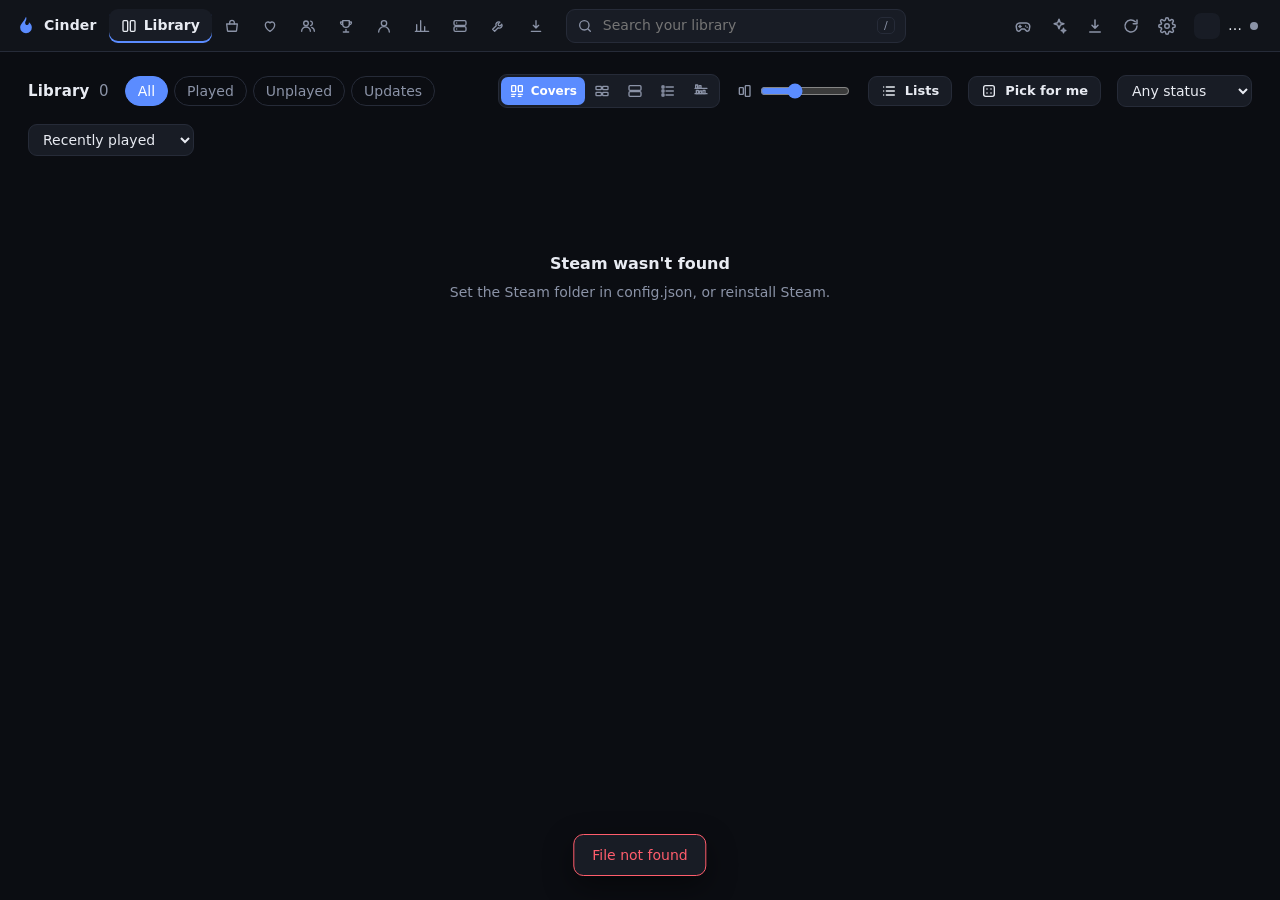
==== ui/index.html @ 08a1b64e "Couch mode, Stats, Storage, ratings/notes/status, launch options - Couch mode (ui/js/couch.js, ui/co" ====
<!doctype html>
<html lang="en">
<head>
<meta charset="utf-8">
<meta name="viewport" content="width=device-width, initial-scale=1">
<title>Cinder</title>
<link rel="stylesheet" href="/ui/app.css">
<link rel="stylesheet" href="/ui/views.css">
<link rel="stylesheet" href="/ui/couch.css">
<link rel="stylesheet" id="theme-css" href="/themes/midnight.css">
<style id="style-vars"></style>
<script>window.CINDER_TOKEN = "{{TOKEN}}";</script>
</head>
<body>
<header class="titlebar" id="titlebar">
  <div class="brand">
    <svg viewBox="0 0 24 24" class="brand-mark" aria-hidden="true"><path d="M12 2c1.5 3.5-1 5-1 7.5 0 1.4 1 2.5 2.3 2.5 1.6 0 2.4-1.3 2.2-3.2C18 10.6 19 13 19 15a7 7 0 0 1-14 0c0-4.6 4.4-6.5 7-13Z"/></svg>
    <span>Cinder</span>
  </div>
  <button class="icon-btn nav-back" id="nav-back" title="Back (Alt+Left)" hidden><svg viewBox="0 0 24 24"><path d="M15 18l-6-6 6-6"/></svg></button>
  <nav class="navtabs" id="nav-top"></nav>
  <label class="search">
    <svg viewBox="0 0 24 24" aria-hidden="true"><circle cx="11" cy="11" r="7"/><path d="m20 20-3.5-3.5"/></svg>
    <input id="search" type="search" placeholder="Search your library" autocomplete="off" spellcheck="false">
    <kbd>/</kbd>
  </label>
  <div class="drag"></div>
  <button class="playing" id="now-playing" hidden title="Now playing (click for the game page)">
    <i></i><span id="np-name"></span><b id="np-time"></b>
  </button>
  <div class="tb-actions">
    <button class="icon-btn" id="btn-couch" title="Couch mode: controller-friendly full screen (F11)"><svg viewBox="0 0 24 24"><path d="M7.5 8h9a4.5 4.5 0 0 1 4.4 5.4l-.7 3.6a2.4 2.4 0 0 1-4.2 1L14 16h-4l-2 2a2.4 2.4 0 0 1-4.2-1l-.7-3.6A4.5 4.5 0 0 1 7.5 8Z"/><path d="M8 11v3M6.5 12.5h3M15.5 12h.01M17.5 13.5h.01"/></svg></button>
    <button class="icon-btn" id="btn-news" title="What's new in Cinder"><svg viewBox="0 0 24 24"><path d="M12 3l1.8 4.7L18.5 9l-4.7 1.8L12 15.5l-1.8-4.7L5.5 9l4.7-1.3z"/><path d="M18 15l.8 2.2L21 18l-2.2.8L18 21l-.8-2.2L15 18l2.2-.8z"/></svg><span class="news-dot" id="news-dot" hidden></span></button>
    <button class="icon-btn" id="btn-downloads" title="Downloads"><svg viewBox="0 0 24 24"><path d="M12 4v11m0 0-4-4m4 4 4-4M5 20h14"/></svg><span class="count-badge" id="dl-badge" hidden></span></button>
    <button class="icon-btn" id="btn-refresh" title="Refresh (F5)"><svg viewBox="0 0 24 24"><path d="M20 12a8 8 0 1 1-2.3-5.7M20 4v5h-5"/></svg></button>
    <button class="icon-btn" id="btn-settings" title="Settings (Ctrl+,)"><svg viewBox="0 0 24 24"><circle cx="12" cy="12" r="3"/><path d="M19.4 15a1.7 1.7 0 0 0 .3 1.8l.1.1a2 2 0 1 1-2.8 2.8l-.1-.1a1.7 1.7 0 0 0-1.8-.3 1.7 1.7 0 0 0-1 1.5V21a2 2 0 1 1-4 0v-.1a1.7 1.7 0 0 0-1.1-1.5 1.7 1.7 0 0 0-1.8.3l-.1.1a2 2 0 1 1-2.8-2.8l.1-.1a1.7 1.7 0 0 0 .3-1.8 1.7 1.7 0 0 0-1.5-1H3a2 2 0 1 1 0-4h.1a1.7 1.7 0 0 0 1.5-1.1 1.7 1.7 0 0 0-.3-1.8l-.1-.1a2 2 0 1 1 2.8-2.8l.1.1a1.7 1.7 0 0 0 1.8.3H9a1.7 1.7 0 0 0 1-1.5V3a2 2 0 1 1 4 0v.1a1.7 1.7 0 0 0 1 1.5 1.7 1.7 0 0 0 1.8-.3l.1-.1a2 2 0 1 1 2.8 2.8l-.1.1a1.7 1.7 0 0 0-.3 1.8V9a1.7 1.7 0 0 0 1.5 1H21a2 2 0 1 1 0 4h-.1a1.7 1.7 0 0 0-1.5 1Z"/></svg></button>
    <button class="user" id="btn-user" title="Status and profile">
      <span class="avatar" id="avatar"></span>
      <span class="user-name" id="user-name">…</span>
      <span class="dot" id="steam-dot" title="Steam status"></span>
    </button>
  </div>
  <div class="winctl">
    <button id="win-min" title="Minimize"><svg viewBox="0 0 12 12"><path d="M2 6h8"/></svg></button>
    <button id="win-max" title="Maximize"><svg viewBox="0 0 12 12"><rect x="2.5" y="2.5" width="7" height="7"/></svg></button>
    <button id="win-close" class="close" title="Close"><svg viewBox="0 0 12 12"><path d="m3 3 6 6M9 3l-6 6"/></svg></button>
  </div>
</header>

<aside class="sidebar" id="sidebar">
  <nav class="navside" id="nav-side"></nav>
  <button class="side-toggle" id="side-toggle" title="Collapse sidebar (Ctrl+B)">
    <svg viewBox="0 0 24 24"><path d="M15 18l-6-6 6-6"/></svg><span>Collapse</span>
  </button>
</aside>

<main id="main">
  <div class="banner" id="banner" hidden>
    <svg viewBox="0 0 24 24" aria-hidden="true"><path d="M12 3v12m0 0-4.5-4.5M12 15l4.5-4.5M4 19h16"/></svg>
    <span id="banner-text"></span>
    <div class="spacer"></div>
    <button class="btn sm primary" id="banner-go"></button>
    <button class="icon-btn" id="banner-x" title="Dismiss"><svg viewBox="0 0 24 24"><path d="M6 6l12 12M18 6 6 18"/></svg></button>
  </div>

  <!-- Library -->
  <section class="view" id="view-library" hidden>
    <section id="recent" class="recent" hidden>
      <h2>Jump back in</h2>
      <div class="recent-row" id="recent-row"></div>
    </section>
    <section class="library">
      <div class="lib-head">
        <h2>Library <span class="count" id="count"></span></h2>
        <span class="list-chip" id="list-chip" hidden><span id="list-chip-name"></span>
          <button id="list-chip-x" title="Show all games"><svg viewBox="0 0 24 24"><path d="M6 6l12 12M18 6 6 18"/></svg></button></span>
        <div class="chips" id="filters">
          <button data-filter="all" class="on">All</button>
          <button data-filter="favorites" id="chip-favorites" hidden>Favorites</button>
          <button data-filter="installed" id="chip-installed" hidden>Installed</button>
          <button data-filter="played">Played</button>
          <button data-filter="unplayed">Unplayed</button>
          <button data-filter="updates">Updates</button>
          <button data-filter="hidden" id="chip-hidden" hidden>Hidden</button>
        </div>
        <div class="spacer"></div>
        <div class="lib-views" id="lib-views" role="group" aria-label="Library layout"></div>
        <label class="lib-zoom" id="lib-zoom-wrap" title="Cover size"><svg viewBox="0 0 24 24"><rect x="5" y="7" width="6" height="10" rx="1"/><rect x="14" y="4" width="7" height="16" rx="1"/></svg>
          <input type="range" id="lib-zoom" min="110" max="300" step="5"></label>
        <button class="btn sm" id="btn-lists" title="Your lists and Steam collections"><svg viewBox="0 0 24 24"><path d="M8 6h12M8 12h12M8 18h12M4 6h.01M4 12h.01M4 18h.01"/></svg>Lists</button>
        <button class="btn sm" id="btn-random" title="Pick a random installed game"><svg viewBox="0 0 24 24"><rect x="4" y="4" width="16" height="16" rx="3"/><circle cx="9" cy="9" r="1.2" class="fill"/><circle cx="15" cy="15" r="1.2" class="fill"/><circle cx="15" cy="9" r="1.2" class="fill"/><circle cx="9" cy="15" r="1.2" class="fill"/></svg>Pick for me</button>
        <select id="status-filter" title="Your status">
          <option value="">Any status</option><option value="playing">Playing</option><option value="backlog">Backlog</option>
          <option value="beaten">Beaten</option><option value="completed">100%</option><option value="dropped">Dropped</option>
          <option value="rated">Rated by you</option><option value="noted">Has notes</option>
        </select>
        <select id="sort" title="Sort">
          <option value="recent">Recently played</option>
          <option value="name">Name</option>
          <option value="playtime">Play time</option>
          <option value="size">Size on disk</option>
          <option value="ach">Achievements</option>
          <option value="rating">Your rating</option>
          <option value="updated">Recently updated</option>
        </select>
      </div>
      <div class="grid" id="grid"></div>
      <div class="empty" id="empty" hidden></div>
    </section>
  </section>

  <section class="view" id="view-store" hidden></section>
  <section class="view" id="view-wishlist" hidden></section>
  <section class="view" id="view-friends" hidden></section>
  <section class="view" id="view-achievements" hidden></section>
  <section class="view" id="view-profile" hidden></section>
  <section class="view" id="view-stats" hidden></section>
  <section class="view" id="view-storage" hidden></section>
  <section class="view" id="view-workshop" hidden></section>
  <section class="view" id="view-downloads" hidden></section>
</main>

<!-- Library game page -->
<div class="overlay" id="detail" hidden>
  <div class="detail">
    <div class="hero"><img id="d-hero" alt="" data-fail="hide"></div>
    <button class="icon-btn d-close" data-close title="Close (Esc)"><svg viewBox="0 0 24 24"><path d="M6 6l12 12M18 6 6 18"/></svg></button>
    <div class="d-body">
      <div class="d-title">
        <img id="d-logo" alt="" data-fail="logo">
        <h1 id="d-name"></h1>
      </div>
      <div class="d-actions">
        <button class="btn primary" id="d-play"></button>
        <button class="btn primary" id="d-update" hidden></button>
        <button class="btn" id="d-folder" title="Open install folder">Folder</button>
        <button class="btn" id="d-props" title="Steam game properties">Properties</button>
        <button class="btn" id="d-store" title="Store page">Store page</button>
        <button class="btn" id="d-fav" title="Keep it at the top of your library"></button>
        <button class="btn" id="d-hide" title="Hide it from your library"></button>
        <button class="btn" id="d-lists" title="Add to one of your lists">Add to list</button>
        <button class="btn" id="d-workshop" title="Mods, maps and more from the Steam Workshop" hidden></button>
        <button class="btn danger" id="d-uninstall">Uninstall</button>
      </div>
      <nav class="d-tabs" id="d-tabs">
        <button data-dtab="overview" class="on">Overview</button>
        <button data-dtab="achievements">Achievements</button>
        <button data-dtab="news">News</button>
        <button data-dtab="dlc">DLC</button>
        <button data-dtab="workshop" id="d-tab-workshop" hidden>Workshop</button>
      </nav>
      <div class="d-pane" id="d-pane" hidden></div>
      <div id="d-overview">
      <dl class="d-stats">
        <div><dt>Play time</dt><dd id="d-playtime"></dd></div>
        <div><dt>Last played</dt><dd id="d-last"></dd></div>
        <div><dt>Size</dt><dd id="d-size"></dd></div>
        <div><dt>App ID</dt><dd id="d-appid"></dd></div>
      </dl>
      <p class="d-path" id="d-path"></p>
      <div class="d-mine">
        <div class="d-mine-row">
          <div class="d-rate" id="d-rate" title="Your rating"></div>
          <div class="seg d-status" id="d-status"></div>
        </div>
        <textarea class="text d-note" id="d-note" rows="3" placeholder="Notes: where you left off, mods you use, codes…" maxlength="4000"></textarea>
        <div class="d-lopts" id="d-lopts-row">
          <label for="d-lopts">Launch options</label>
          <input class="text" id="d-lopts" placeholder="e.g. -novid -high -fullscreen" maxlength="1000" spellcheck="false">
          <button class="btn sm" id="d-lopts-save">Save</button>
          <small id="d-lopts-state"></small>
        </div>
      </div>
      </div>
    </div>
  </div>
</div>

<!-- Couch mode -->
<div id="couch" hidden></div>

<!-- What's new -->
<div class="overlay" id="news" hidden>
  <div class="panel news-panel">
    <div class="news-head"><div><h2>What's new</h2><small id="news-sub"></small></div>
      <button class="icon-btn" data-close title="Close (Esc)"><svg viewBox="0 0 24 24"><path d="M6 6l12 12M18 6 6 18"/></svg></button></div>
    <div class="news-body" id="news-body"></div>
  </div>
</div>

<!-- Workshop item -->
<div class="overlay" id="ws-item" hidden>
  <div class="panel ws-panel">
    <button class="icon-btn d-close" data-close title="Close (Esc)"><svg viewBox="0 0 24 24"><path d="M6 6l12 12M18 6 6 18"/></svg></button>
    <div id="ws-item-body"></div>
  </div>
</div>

<!-- Screenshot viewer -->
<div class="overlay lightbox" id="lightbox" hidden>
  <button class="icon-btn lb-prev" id="lb-prev" title="Previous"><svg viewBox="0 0 24 24"><path d="M15 18l-6-6 6-6"/></svg></button>
  <img id="lb-img" alt="">
  <button class="icon-btn lb-next" id="lb-next" title="Next"><svg viewBox="0 0 24 24"><path d="m9 18 6-6-6-6"/></svg></button>
</div>

<!-- Settings -->
<div class="overlay" id="settings" hidden>
  <div class="panel settings">
    <nav class="set-nav" id="set-nav">
      <h2>Settings</h2>
      <button data-pane="appearance" class="on">Appearance</button>
      <button data-pane="general">General</button>
      <button data-pane="steam">Steam</button>
      <button data-pane="account">Account</button>
      <button data-pane="updates">Updates</button>
      <p class="about">Cinder <span id="version"></span><br>Not affiliated with Valve</p>
    </nav>
    <div class="set-body">
      <button class="icon-btn set-close" data-close title="Close (Esc)"><svg viewBox="0 0 24 24"><path d="M6 6l12 12M18 6 6 18"/></svg></button>

      <!-- Appearance -->
      <div class="pane" data-pane="appearance">
        <h3>Theme</h3>
        <div class="themes" id="themes"></div>
        <button class="link" id="open-themes">Open my themes folder</button>

        <h3>Quick style</h3>
        <div class="row"><div><strong>Accent color</strong><small>Overrides the theme's accent.</small></div>
          <div class="accents" id="st-accent"></div></div>
        <div class="row"><div><strong>Navigation</strong></div>
          <div class="seg" data-style="nav"><button data-v="top">Top bar</button><button data-v="side">Sidebar</button></div></div>
        <div class="row"><div><strong>Cover art</strong></div>
          <div class="seg" data-style="covers"><button data-v="portrait">Tall</button><button data-v="wide">Wide</button></div></div>
        <div class="row"><div><strong>Corners</strong></div>
          <div class="seg" data-style="radius"><button data-v="sharp">Sharp</button><button data-v="soft">Soft</button><button data-v="round">Round</button></div></div>
        <div class="row"><div><strong>Density</strong></div>
          <div class="seg" data-style="density"><button data-v="compact">Compact</button><button data-v="cozy">Cozy</button><button data-v="roomy">Roomy</button></div></div>
        <div class="row"><div><strong>Font</strong></div>
          <div class="seg" data-style="font"><button data-v="segoe">Segoe</button><button data-v="bahnschrift">Bahnschrift</button><button data-v="cascadia">Cascadia</button><button data-v="system">System</button></div></div>
        <div class="row"><div><strong>Background</strong><small>"Game art" uses your last played game.</small></div>
          <div class="seg" data-style="bg"><button data-v="solid">Solid</button><button data-v="glow">Glow</button><button data-v="art">Game art</button></div></div>
        <div class="row"><div><strong>Cover size</strong></div>
          <input type="range" id="set-size" min="120" max="280" step="10"></div>
        <div class="row"><div><strong>Effects</strong></div>
          <div class="checks">
            <label><input type="checkbox" data-style-bool="glow"> Shadows</label>
            <label><input type="checkbox" data-style-bool="blur"> Blur</label>
            <label><input type="checkbox" data-style-bool="motion"> Animations</label>
          </div></div>
        <div class="row"><div><strong>Library extras</strong></div>
          <div class="checks">
            <label><input type="checkbox" data-style-bool="recent"> "Jump back in" row</label>
            <label><input type="checkbox" data-style-bool="labels"> Names under covers</label>
          </div></div>
        <h3>Game cards</h3>
        <div class="row"><div><strong>Under each cover</strong></div>
          <select data-style-select="cardSub">
            <option value="playtime">Play time</option><option value="last">Last played</option>
            <option value="both">Play time and last played</option><option value="ach">Achievements</option>
            <option value="size">Size on disk</option><option value="mine">Your rating and status</option><option value="none">Nothing</option>
          </select></div>
        <div class="row"><div><strong>Play time</strong><small id="fmt-play-ex"></small></div>
          <div class="seg" data-style="playFmt"><button data-v="hours">733 hrs</button><button data-v="hm">733h 20m</button><button data-v="days">30d 13h</button><button data-v="decimal">733.3 h</button></div></div>
        <div class="row"><div><strong>Download speed</strong><small id="fmt-speed-ex"></small></div>
          <div class="seg" data-style="speedFmt"><button data-v="MB">MB/s</button><button data-v="Mbps">Mbps</button><button data-v="both">Both</button></div></div>
        <div class="row"><div><strong>Dates</strong><small id="fmt-date-ex"></small></div>
          <div class="seg" data-style="dateFmt"><button data-v="relative">2 days ago</button><button data-v="short">Oct 26, 2026</button><button data-v="numeric">Numeric</button><button data-v="iso">2026-10-26</button></div></div>
        <div class="row"><div><strong>Achievement progress on covers</strong><small>A trophy badge with your progress; gold at 100%.</small></div>
          <div class="seg" data-style="achBadge"><button data-v="lists">In lists</button><button data-v="always">Always</button><button data-v="never">Never</button></div></div>
        <div class="row"><div><strong>Game names</strong></div>
          <div class="seg" data-style="nameLines"><button data-v="1">One line</button><button data-v="2">Up to two lines</button></div></div>
        <div class="row"><div><strong>Clean up names</strong><small>Hide ™, ® and © in game names.</small></div>
          <label class="switch"><input type="checkbox" data-style-bool="cleanNames"><span></span></label></div>
        <div class="row save-theme">
          <div><strong>Save as theme</strong><small>Turns your current look into a theme file you can share.</small></div>
          <div class="btns"><input id="theme-name" class="text sm" placeholder="Theme name" maxlength="40">
            <button class="btn sm primary" id="theme-save">Save</button>
            <button class="btn sm" id="style-reset">Reset</button></div>
        </div>
      </div>

      <!-- General -->
      <div class="pane" data-pane="general" hidden>
        <h3>General</h3>
        <div class="row"><div><strong>Open Cinder to</strong></div>
          <select id="set-start">
            <option value="library">Library</option><option value="store">Store</option>
            <option value="wishlist">Wishlist</option><option value="friends">Friends</option><option value="achievements">Achievements</option><option value="profile">Profile</option>
          </select></div>
        <div class="row"><div><strong>Start Cinder when Windows starts</strong><small id="startup-note">Opens quietly in the tray, ready when you are.</small></div>
          <label class="switch"><input type="checkbox" id="set-startup"><span></span></label></div>
        <div class="row"><div><strong>Closing Cinder keeps it in the tray</strong><small>Like Steam: the window closes, Cinder stays by the clock. Right-click the tray icon to quit.</small></div>
          <label class="switch"><input type="checkbox" id="set-tray"><span></span></label></div>
        <h3>While you play</h3>
        <div class="row"><div><strong>When a game starts</strong><small>Works for games launched from Cinder or Steam.</small></div>
          <select id="set-playing">
            <option value="minimize">Minimize Cinder</option>
            <option value="tray">Hide Cinder to the tray</option>
            <option value="nothing">Leave Cinder open</option>
          </select></div>
        <div class="row"><div><strong>Bring Cinder back when the game closes</strong></div>
          <label class="switch"><input type="checkbox" id="set-restore"><span></span></label></div>
        <h3>Window</h3>
        <div class="row"><div><strong>Borderless window</strong><small>Custom title bar with snapping. Takes effect next time Cinder opens.</small></div>
          <label class="switch"><input type="checkbox" id="set-frameless"><span></span></label></div>
        <h3>Shortcuts</h3>
        <dl class="keys">
          <div><dt><kbd>/</kbd></dt><dd>Search</dd></div>
          <div><dt><kbd>Ctrl</kbd> <kbd>1</kbd>–<kbd>6</kbd></dt><dd>Switch tabs</dd></div>
          <div><dt><kbd>Alt</kbd> <kbd>←</kbd></dt><dd>Back</dd></div>
          <div><dt><kbd>F5</kbd></dt><dd>Refresh</dd></div>
          <div><dt><kbd>Ctrl</kbd> <kbd>B</kbd></dt><dd>Collapse / expand the sidebar</dd></div>
          <div><dt><kbd>Ctrl</kbd> <kbd>,</kbd></dt><dd>Settings</dd></div>
          <div><dt>Drag title bar to top</dt><dd>Maximize (left/right edge snaps half)</dd></div>
        </dl>
      </div>

      <!-- Steam -->
      <div class="pane" data-pane="steam" hidden>
        <h3>Steam</h3>
        <div class="row"><div><strong>Block Steam client updates</strong><small>Keeps steam.cfg in your Steam folder so the client stays on its current build.</small></div>
          <label class="switch"><input type="checkbox" id="set-freeze"><span></span></label></div>
        <div class="row"><div><strong>Only run Steam when needed</strong><small>Steam stays closed while you browse in Cinder (saves about 800 MB). Play, Update, status changes and Steam's own windows start it in the background. Once no game is running, nothing is downloading and no Steam window is open, Cinder closes it after the time below. While Steam is closed, friends see you as offline and messages wait until it runs again.</small></div>
          <label class="switch"><input type="checkbox" id="set-ondemand"><span></span></label></div>
        <div class="row" id="row-idle"><div><strong>Close Steam after</strong><small>How long Steam waits with nothing to do before closing. Cloud saves finish syncing first.</small></div>
          <select id="set-idle"><option value="2">2 minutes</option><option value="5">5 minutes</option><option value="10">10 minutes</option><option value="30">30 minutes</option><option value="60">1 hour</option></select></div>
        <div class="row" id="row-autostart"><div><strong>Start Steam in the background</strong><small>Launches Steam silently with update-blocking flags when Cinder opens.</small></div>
          <label class="switch"><input type="checkbox" id="set-autostart"><span></span></label></div>
        <div class="row"><div><strong>Keep Steam's window hidden when launching games</strong><small>Hides Steam's library window and its "Starting game" popup when you launch a game. If a Steam popup is still open after 10 seconds it probably needs you (cloud save conflict, launch options, shader processing), so Cinder shows it again.</small></div>
          <label class="switch"><input type="checkbox" id="set-quiet"><span></span></label></div>
        <div class="row"><div><strong>Update games from Cinder</strong><small>Update buttons and download pause/resume go through Steam's own interface, so no Steam window opens. The first time you use it, Steam restarts once in the background. This switches on Steam's local debugging connection, which only programs on this PC can reach.</small></div>
          <label class="switch"><input type="checkbox" id="set-bridge"><span></span></label></div>
        <div class="row"><div><strong>Steam status</strong><small id="steam-info"></small></div>
          <div class="btns">
            <button class="btn sm" data-act="steam_start">Start</button>
            <button class="btn sm" data-act="steam_open">Open Steam</button>
            <button class="btn sm" data-act="steam_exit">Exit Steam</button>
          </div></div>
      </div>

      <!-- Account -->
      <div class="pane" data-pane="account" hidden>
        <h3>Account</h3>
        <div class="row"><div><strong>Store region</strong><small>Prices and availability in the Store and Wishlist tabs.</small></div>
          <select id="set-region"></select></div>
        <div class="row col"><div><strong>Steam Web API key <span class="pill" id="key-state"></span></strong>
          <small>Optional. Adds live friend status, your Steam level and owned-but-not-installed games.
          Get one at steamcommunity.com/dev/apikey (any domain name works). It stays on this PC.</small></div>
          <div class="btns"><input id="set-key" class="text" type="password" placeholder="Paste key" autocomplete="off" spellcheck="false">
            <button class="btn sm primary" id="key-save">Save</button>
            <button class="btn sm" id="key-clear">Remove</button>
            <button class="btn sm" id="key-get">Get a key</button></div></div>
        <div class="row"><div><strong>Wishlist sale alerts</strong><small>Checks your wishlist every few hours and shows a Windows notification when something goes on sale.</small></div>
          <label class="switch"><input type="checkbox" id="set-sales"><span></span></label></div>
        <p class="note">Cinder never asks for your Steam password. Buying, chat and wishlist changes open in the real Steam client.</p>
      </div>

      <!-- Updates -->
      <div class="pane" data-pane="updates" hidden>
        <h3>Updates</h3>
        <div class="row">
          <div><strong>Cinder <span id="u-cur"></span></strong><small id="u-cinder">Not checked yet</small>
            <div class="bar" id="u-bar" hidden><i></i></div></div>
          <div class="btns"><button class="btn sm" id="u-check">Check</button>
            <button class="btn sm primary" id="u-go" hidden>Update</button></div>
        </div>
        <div class="row" id="steam-upd-row" hidden>
          <div><strong>Steam client</strong><small id="u-steam">Not checked yet</small></div>
          <div class="btns"><button class="btn sm" id="s-check">Check</button>
            <button class="btn sm" id="s-go">Update Steam now</button></div>
        </div>
        <div class="row">
          <div><strong>Check for updates when Cinder opens</strong><small>Only checks. Nothing installs until you click Update.</small></div>
          <label class="switch"><input type="checkbox" id="set-checkupd"><span></span></label>
        </div>
        <button class="link" id="steam-upd-toggle">Show Steam client update controls</button>
      </div>
    </div>
  </div>
</div>

<div class="rz rz-n" data-edge="n"></div><div class="rz rz-s" data-edge="s"></div>
<div class="rz rz-e" data-edge="e"></div><div class="rz rz-w" data-edge="w"></div>
<div class="rz rz-ne" data-edge="ne"></div><div class="rz rz-nw" data-edge="nw"></div>
<div class="rz rz-se" data-edge="se"></div><div class="rz rz-sw" data-edge="sw"></div>

<!-- Downloads -->
</div>

<!-- Profile: Edit on Steam menu + customize panel -->
<div class="menu lists" id="steam-edit-menu" hidden></div>
<div class="overlay" id="profile-edit" hidden>
  <div class="panel pe">
    <div class="panel-head"><h2>Customize your profile</h2>
      <button class="icon-btn" data-pe-cancel title="Close"><svg viewBox="0 0 24 24"><path d="M6 6l12 12M18 6 6 18"/></svg></button></div>
    <p class="hint">This changes how your profile looks in Cinder. To change what friends see on Steam, use Edit on Steam.</p>
    <div id="pe-body"></div>
    <div class="pe-foot"><button class="btn" data-pe-cancel>Cancel</button><button class="btn primary" id="pe-save">Save</button></div>
  </div>
</div>

<!-- Lists -->
<div class="menu lists" id="lists-menu" hidden></div>
<div class="menu lists" id="list-picker" hidden></div>

<!-- Right-click menu on games -->
<div class="menu ctx" id="card-menu" hidden></div>

<!-- Status menu (opened from your name in the top bar) -->
<div class="menu" id="status-menu" hidden>
  <div class="menu-head"><span class="avatar" id="sm-avatar"></span>
    <div><strong id="sm-name"></strong><small id="sm-state"></small></div></div>
  <div class="menu-list" id="sm-list"></div>
  <hr>
  <button data-sm="profile">View profile</button>
  <button data-sm="friends">Open Steam friends</button>
</div>

<div class="toast" id="toast" role="status"></div>

<script src="/ui/js/core.js"></script>
<script src="/ui/js/style.js"></script>
<script src="/ui/js/library.js"></script>
<script src="/ui/js/lists.js"></script>
<script src="/ui/js/mine.js"></script>
<script src="/ui/js/store.js"></script>
<script src="/ui/js/wishlist.js"></script>
<script src="/ui/js/friends.js"></script>
<script src="/ui/js/achhub.js"></script>
<script src="/ui/js/profile.js"></script>
<script src="/ui/js/downloads.js"></script>
<script src="/ui/js/workshop.js"></script>
<script src="/ui/js/stats.js"></script>
<script src="/ui/js/storage.js"></script>
<script src="/ui/js/news.js"></script>
<script src="/ui/js/couch.js"></script>
<script src="/ui/js/settings.js"></script>
<script src="/ui/js/activity.js"></script>
<script src="/ui/js/gamepage.js"></script>
<script src="/ui/js/main.js"></script>
</body>
</html>
---- ui/app.css ----
/* Base layout and shared components. Colors come from the active theme; quick-style sets the rest. */
:root {
  --bg: #0b0d12; --bg-elev: #12151c; --surface: #181c25; --surface-hover: #202533;
  --border: #262b38; --text: #e8ebf2; --text-dim: #8b93a7; --accent: #5b8cff;
  --accent-text: #fff; --danger: #ff5d6c; --ok: #3ddc97; --warn: #f5b83d; --shadow: rgba(0,0,0,.45);
  --radius: 12px; --card-radius: 10px; --panel-radius: 16px;
  --font: "Segoe UI Variable Text", "Segoe UI", system-ui, sans-serif;
  --card-w: 180px; --gap: 1; --pad: 28px; --bar-h: 52px; --side-w: 210px;
  --bg-art: none;
}
* { box-sizing: border-box; }
html, body { margin: 0; height: 100%; }
body {
  background: var(--bg); color: var(--text); font: 14px/1.45 var(--font);
  overflow: hidden; -webkit-font-smoothing: antialiased; user-select: none;
  display: grid; grid-template-rows: var(--bar-h) 1fr; grid-template-columns: auto 1fr;
  grid-template-areas: "top top" "side main";
}
button, input, select { font: inherit; color: inherit; }
button { cursor: pointer; background: none; border: 0; padding: 0; }
svg { width: 18px; height: 18px; fill: none; stroke: currentColor; stroke-width: 2; stroke-linecap: round; stroke-linejoin: round; flex: none; }
svg.fill, svg .fill { fill: currentColor; stroke: none; }
[hidden] { display: none !important; }
/* Scrollbars follow the theme: a thin accent-tinted thumb on a clear track. */
:root { color-scheme: dark; --scroll-thumb: color-mix(in srgb, var(--text-dim) 35%, transparent); }
* { scrollbar-width: thin; scrollbar-color: var(--scroll-thumb) transparent; }
*:hover { --scroll-thumb: color-mix(in srgb, var(--text-dim) 55%, transparent); }
/* Horizontal rows: drag to scroll. */
.srow-items, .recent-row, .sp-thumbs, .shelf-row { cursor: grab; }
.srow-items img, .recent-row img, .sp-thumbs img, .shelf-row img { -webkit-user-drag: none; }
.dragging, .gliding { scroll-snap-type: none !important; scroll-behavior: auto !important; }
.dragging { cursor: grabbing; }
.dragging > * { pointer-events: none; }
/* Horizontal rows scroll with their arrows, so their bar only shows while you hover the row. */
.srow-items, .recent-row, .sp-thumbs, .shelf-row { scrollbar-color: transparent transparent; }
.srow-items:hover, .recent-row:hover, .sp-thumbs:hover { scrollbar-color: color-mix(in srgb, var(--accent) 60%, transparent) transparent; }
:focus-visible { outline: 2px solid var(--accent); outline-offset: 2px; }

/* Background styles */
body.bg-glow { background: radial-gradient(1200px 600px at 85% -10%, color-mix(in srgb, var(--accent) 18%, transparent), transparent 60%), var(--bg); }
body.bg-art::before {
  content: ""; position: fixed; inset: -60px; z-index: -1; pointer-events: none;
  background: var(--bg-art) center / cover no-repeat; filter: blur(48px) saturate(1.2); opacity: .22;
  transform: translateZ(0); will-change: transform;  /* own GPU layer: scrolling doesn't repaint the blur */
}

/* ---------- Title bar ---------- */
.titlebar {
  grid-area: top; display: flex; align-items: center; gap: 12px; padding-left: 16px; min-width: 0;
  background: color-mix(in srgb, var(--bg-elev) 92%, transparent); border-bottom: 1px solid var(--border); z-index: 5;
}
.brand { display: flex; align-items: center; gap: 8px; font-weight: 650; letter-spacing: .2px; flex: none; }
.brand-mark { width: 20px; height: 20px; fill: var(--accent); stroke: none; }
.navtabs { display: flex; gap: 2px; flex: none; }
.navtabs button {
  display: flex; align-items: center; gap: 7px; height: 34px; padding: 0 12px; border-radius: 9px;
  color: var(--text-dim); font-weight: 600; transition: background .15s, color .15s;
}
.navtabs button svg { width: 16px; height: 16px; }
.navtabs button:hover { color: var(--text); background: var(--surface-hover); }
.navtabs button.on { color: var(--text); background: var(--surface); box-shadow: inset 0 -2px 0 var(--accent); }
body.nav-side .navtabs { display: none; }
.search {
  display: flex; align-items: center; gap: 8px; width: min(340px, 28vw); min-width: 150px;
  height: 34px; padding: 0 10px; background: var(--surface); border: 1px solid var(--border);
  border-radius: 9px; color: var(--text-dim); transition: border-color .15s;
}
.search:focus-within { border-color: var(--accent); }
.search svg { width: 16px; height: 16px; }
.search input { flex: 1; min-width: 0; background: none; border: 0; outline: 0; color: var(--text); }
.search input::-webkit-search-cancel-button { display: none; }
kbd { font: 11px var(--font); padding: 1px 6px; border: 1px solid var(--border); border-radius: 5px; color: var(--text-dim); }
.drag { flex: 1; align-self: stretch; min-width: 12px; }
.tb-actions { display: flex; align-items: center; gap: 2px; padding-right: 12px; }
.icon-btn {
  width: 34px; height: 34px; display: grid; place-items: center; border-radius: 9px; color: var(--text-dim);
  transition: background .15s, color .15s; flex: none;
}
.icon-btn:hover { background: var(--surface-hover); color: var(--text); }
.user { display: flex; align-items: center; gap: 8px; height: 34px; padding: 0 10px 0 4px; margin-left: 4px; border-radius: 9px; transition: background .15s; }
.user:hover { background: var(--surface-hover); }
.avatar {
  width: 26px; height: 26px; border-radius: 7px; background: var(--surface) center/cover;
  display: grid; place-items: center; font-size: 12px; font-weight: 700; color: var(--text-dim);
}
.user-name { max-width: 140px; overflow: hidden; text-overflow: ellipsis; white-space: nowrap; }
.dot { width: 8px; height: 8px; border-radius: 50%; background: var(--text-dim); }
.dot.on, .dot[data-p="online"] { background: var(--ok); box-shadow: 0 0 8px var(--ok); }
.dot[data-p="away"] { background: var(--warn); box-shadow: 0 0 8px var(--warn); }
.dot[data-p="invisible"] { background: transparent; box-shadow: inset 0 0 0 2px var(--text-dim); }
.dot[data-p="offline"], .dot[data-p="closed"] { background: var(--text-dim); box-shadow: none; }

/* Status menu */
.menu {
  position: fixed; top: calc(var(--bar-h) - 4px); right: 12px; z-index: 30; width: 248px; padding: 8px;
  background: var(--bg-elev); border: 1px solid var(--border); border-radius: var(--radius);
  box-shadow: 0 18px 50px var(--shadow); animation: rise .15s ease;
}
.menu-head { display: flex; align-items: center; gap: 10px; padding: 6px 8px 10px; }
.menu-head .avatar { width: 34px; height: 34px; border-radius: 9px; }
.menu-head strong { display: block; }
.menu-head small { color: var(--text-dim); font-size: 12px; }
.menu-list { display: flex; flex-direction: column; }
.menu button {
  display: flex; align-items: center; gap: 10px; width: 100%; min-height: 34px; padding: 6px 10px; border-radius: 8px;
  text-align: left; color: var(--text); font-weight: 500; line-height: 1.25; transition: background .12s;
}
.menu button:hover { background: var(--surface-hover); }
.menu button .dot { flex: none; }
.menu button .check { margin-left: auto; color: var(--accent); visibility: hidden; }
.menu button.on .check { visibility: visible; }
.menu button small { color: var(--text-dim); font-size: 11px; font-weight: 400; }
.menu hr { border: 0; border-top: 1px solid var(--border); margin: 6px 4px; }
.winctl { display: none; align-self: stretch; }
body.native .winctl { display: flex; }
.winctl button { width: 46px; display: grid; place-items: center; color: var(--text-dim); }
.winctl svg { width: 12px; height: 12px; stroke-width: 1.2; }
.winctl button:hover { background: var(--surface-hover); color: var(--text); }
.winctl .close:hover { background: #e81123; color: #fff; }

/* Resize edges for the borderless window */
.rz { position: fixed; z-index: 50; display: none; }
body.native:not(.win-max) .rz { display: block; }
.rz-n, .rz-s { left: 8px; right: 8px; height: 5px; cursor: ns-resize; }
.rz-n { top: 0; } .rz-s { bottom: 0; }
.rz-e, .rz-w { top: 8px; bottom: 8px; width: 5px; cursor: ew-resize; }
.rz-e { right: 0; } .rz-w { left: 0; }
.rz-ne, .rz-nw, .rz-se, .rz-sw { width: 10px; height: 10px; }
.rz-ne { top: 0; right: 0; cursor: nesw-resize; } .rz-sw { bottom: 0; left: 0; cursor: nesw-resize; }
.rz-nw { top: 0; left: 0; cursor: nwse-resize; } .rz-se { bottom: 0; right: 0; cursor: nwse-resize; }

/* ---------- Sidebar navigation ---------- */
.sidebar {
  grid-area: side; display: none; flex-direction: column; width: var(--side-w); padding: 14px 10px 12px;
  border-right: 1px solid var(--border); background: color-mix(in srgb, var(--bg-elev) 70%, transparent);
  overflow: hidden; transition: width .22s cubic-bezier(.2, .8, .2, 1), padding .22s cubic-bezier(.2, .8, .2, 1);
}
body.nav-side .sidebar { display: flex; }
.navside { display: flex; flex-direction: column; gap: 2px; }
.navside button, .side-toggle {
  display: flex; align-items: center; gap: 12px; height: 40px; padding: 0 12px; border-radius: 10px;
  color: var(--text-dim); font-weight: 600; text-align: left; white-space: nowrap;
  transition: background .15s, color .15s, padding .22s cubic-bezier(.2, .8, .2, 1);
}
.navside button span, .side-toggle span { transition: opacity .15s ease; }
.navside button:hover, .side-toggle:hover { background: var(--surface-hover); color: var(--text); }
.navside button.on { background: var(--surface); color: var(--text); box-shadow: inset 3px 0 0 var(--accent); }
.navside button.on svg { color: var(--accent); }
.side-toggle { margin-top: auto; font-weight: 500; font-size: 13px; }
.side-toggle svg { transition: transform .22s cubic-bezier(.2, .8, .2, 1); }
/* Collapsed: icons only */
body.side-collapsed { --side-w: 60px; }
body.side-collapsed .sidebar { padding-left: 8px; padding-right: 8px; }
body.side-collapsed .navside button, body.side-collapsed .side-toggle { padding: 0 12px; }
body.side-collapsed .navside button span, body.side-collapsed .side-toggle span { opacity: 0; pointer-events: none; }
body.side-collapsed .side-toggle svg { transform: rotate(180deg); }

/* ---------- Main ---------- */
main { grid-area: main; overflow-y: auto; overflow-x: hidden; padding: calc(var(--pad) * .8) var(--pad) 48px; scroll-behavior: smooth; min-width: 0; }
h1 { font-size: 24px; font-weight: 700; margin: 0; letter-spacing: -.2px; }
h2 { font-size: 15px; font-weight: 650; margin: 0; letter-spacing: .2px; }
.count { color: var(--text-dim); font-weight: 500; margin-left: 4px; }
.spacer { flex: 1; }
.page-head { display: flex; align-items: center; gap: 12px; margin-bottom: calc(20px * var(--gap)); flex-wrap: wrap; }
.page-head .count { font-size: 14px; }
.note { color: var(--text-dim); font-size: 13px; padding: 10px 14px; border: 1px dashed var(--border); border-radius: var(--radius); margin: 0 0 18px; }
.note.warn { border-style: solid; border-color: color-mix(in srgb, var(--warn) 50%, transparent); color: var(--text); }
.state { padding: 70px 20px; text-align: center; color: var(--text-dim); display: flex; flex-direction: column; align-items: center; gap: 10px; max-width: 520px; margin: 0 auto; }
.state strong { color: var(--text); font-size: 16px; }
.state.err strong { color: var(--danger); }
.spinner { width: 26px; height: 26px; border-radius: 50%; border: 3px solid var(--border); border-top-color: var(--accent); animation: spin .8s linear infinite; }
@keyframes spin { to { transform: rotate(360deg); } }
.view { animation: viewin .2s ease; }
@keyframes viewin { from { opacity: 0; transform: translateY(6px); } }

.banner {
  display: flex; align-items: center; gap: 12px; padding: 10px 12px 10px 16px; margin-bottom: 22px;
  border-radius: var(--radius); background: var(--surface); border: 1px solid var(--accent); animation: rise .25s ease;
}
.banner > svg { color: var(--accent); }
.banner span { font-weight: 500; }

/* Library */
.recent { margin-bottom: calc(28px * var(--gap)); }
.recent h2 { margin-bottom: 12px; }
body.hide-recent .recent { display: none !important; }
.recent-row { display: grid; grid-auto-flow: column; grid-auto-columns: minmax(260px, 380px); gap: calc(14px * var(--gap)); overflow-x: auto; padding-bottom: 6px; }
.tile {
  position: relative; aspect-ratio: 460 / 215; border-radius: var(--radius); overflow: hidden;
  background: var(--surface); text-align: left; box-shadow: 0 6px 20px var(--shadow);
  transition: transform .18s ease, box-shadow .18s ease;
}
.tile:hover { transform: translateY(-3px); box-shadow: 0 12px 30px var(--shadow), 0 0 0 2px var(--accent); }
.tile img { width: 100%; height: 100%; object-fit: cover; display: block; }
.tile .shade { position: absolute; inset: 0; background: linear-gradient(transparent 40%, rgba(0,0,0,.82)); }
.tile .t-meta { position: absolute; left: 12px; right: 12px; bottom: 10px; color: #fff; }
.tile .t-name { font-weight: 650; white-space: nowrap; overflow: hidden; text-overflow: ellipsis; display: block; }
.tile .t-sub { font-size: 12px; opacity: .78; }

.lib-head { display: flex; align-items: center; gap: 16px; margin-bottom: calc(16px * var(--gap)); flex-wrap: wrap; }
.chips { display: flex; gap: 6px; flex-wrap: wrap; }
.chips button {
  height: 30px; padding: 0 12px; border-radius: 999px; color: var(--text-dim);
  border: 1px solid var(--border); transition: all .15s;
}
.chips button:hover { color: var(--text); background: var(--surface-hover); }
.chips button.on { background: var(--accent); border-color: var(--accent); color: var(--accent-text); }
select, .text {
  height: 32px; padding: 0 10px; border-radius: 9px; background: var(--surface);
  border: 1px solid var(--border); outline: 0;
}
.text { min-width: 220px; user-select: text; }
.text.sm { min-width: 140px; height: 30px; }
.text:focus, select:focus { border-color: var(--accent); }

.grid { display: grid; grid-template-columns: repeat(auto-fill, minmax(var(--card-w), 1fr)); gap: calc(22px * var(--gap)) calc(16px * var(--gap)); }
.grid.wide { grid-template-columns: repeat(auto-fill, minmax(calc(var(--card-w) * 1.55), 1fr)); }
.card { text-align: left; min-width: 0; outline: none; content-visibility: auto;
  contain-intrinsic-size: auto calc(var(--card-w) * 1.5 + 48px); }  /* close to the real height: no jumps while scrolling */
.grid.wide .card { contain-intrinsic-size: auto calc(var(--card-w) * 0.73 + 48px); }
.grid.tiles .card { contain-intrinsic-size: auto calc(var(--card-w) * 0.75); }
.art {
  position: relative; aspect-ratio: 2 / 3; border-radius: var(--card-radius); overflow: hidden;
  background: var(--surface); box-shadow: 0 6px 18px var(--shadow);
  transition: transform .18s ease, box-shadow .18s ease;
}
.grid.wide .art { aspect-ratio: 460 / 215; }
.art img { width: 100%; height: 100%; object-fit: cover; display: block; transition: opacity .3s; }
img:not([data-loaded]) { opacity: 0; }
img[data-loaded] { opacity: 1; transition: opacity .3s; }
.art.missing img { display: none; }
.art.from-header::before {
  content: ""; position: absolute; inset: -24px; background: var(--fb) center / cover;
  filter: blur(18px) brightness(.55) saturate(1.2);
}
.art.from-header img { position: relative; object-fit: contain; }
.art.missing::after {
  content: attr(data-name); position: absolute; inset: 0; display: grid; place-items: center;
  padding: 16px; text-align: center; font-weight: 650; font-size: 15px; color: var(--text-dim);
  background: linear-gradient(160deg, var(--surface-hover), var(--surface));
}
.card.not-installed .art img { filter: grayscale(.7) brightness(.75); }
.card:hover .art, .card:focus-visible .art { transform: translateY(-4px); box-shadow: 0 14px 30px var(--shadow), 0 0 0 2px var(--accent); }
.card.not-installed:hover .art img { filter: none; }
.play {
  position: absolute; right: 10px; bottom: 10px; width: 42px; height: 42px; border-radius: 50%;
  display: grid; place-items: center; background: var(--accent); color: var(--accent-text);
  opacity: 0; transform: translateY(6px) scale(.9); transition: all .18s ease; box-shadow: 0 6px 16px var(--shadow);
}
.play svg.fill { margin-left: 2px; }
.card:hover .play, .card:focus-visible .play { opacity: 1; transform: none; }
.play:hover { filter: brightness(1.12); }
.badge {
  position: absolute; left: 8px; top: 8px; padding: 2px 8px; border-radius: 6px; font-size: 11px; font-weight: 650;
  background: var(--accent); color: var(--accent-text);
}
.badge.muted { background: rgba(0,0,0,.65); color: #fff; }
.badge.upd { display: inline-flex; align-items: center; gap: 3px; cursor: pointer; padding-left: 5px; transition: filter .15s, transform .15s; }
.badge.upd svg { width: 12px; height: 12px; fill: none; stroke: currentColor; stroke-width: 2.4; stroke-linecap: round; stroke-linejoin: round; }
.badge.upd:hover { filter: brightness(1.15); transform: scale(1.05); }
.meta { padding: 8px 2px 0; }
body.hide-labels .meta { display: none; }
.name { display: block; font-weight: 600; white-space: nowrap; overflow: hidden; text-overflow: ellipsis; }
.sub { display: block; font-size: 12px; color: var(--text-dim); }
body.names-2 .card .name { white-space: normal; display: -webkit-box; -webkit-line-clamp: 2; -webkit-box-orient: vertical; line-height: 1.25; }

/* ---------- Achievement progress on cards ---------- */
.ach-badge {
  position: absolute; left: 8px; bottom: 10px; display: inline-flex; align-items: center; gap: 4px;
  padding: 2px 8px 2px 6px; border-radius: 99px; font-size: 11px; font-weight: 700; font-variant-numeric: tabular-nums;
  background: rgba(0,0,0,.7); color: #fff; pointer-events: none;
}
.ach-badge svg { width: 13px; height: 13px; fill: none; stroke: currentColor; stroke-width: 2; stroke-linecap: round; stroke-linejoin: round; }
.ach-badge.perfect { background: linear-gradient(135deg, #f6c453, #d99a1e); color: #2a1a00; }
.ach-line { position: absolute; left: 0; right: 0; bottom: 0; height: 4px; background: rgba(0,0,0,.45); pointer-events: none; }
.ach-line i { display: block; height: 100%; background: var(--accent); border-radius: 0 2px 2px 0; }
.ach-line.perfect i { background: #f6c453; }
.card.launching .art { animation: pulse .9s ease 2; }
@keyframes pulse { 50% { box-shadow: 0 0 0 4px var(--accent), 0 0 40px var(--accent); } }
.empty { padding: 80px 20px; text-align: center; color: var(--text-dim); }
.empty strong { display: block; color: var(--text); font-size: 16px; margin-bottom: 6px; }

/* ---------- Buttons, inputs ---------- */
.btn {
  height: 38px; padding: 0 16px; border-radius: 9px; background: var(--surface); border: 1px solid var(--border);
  display: inline-flex; align-items: center; justify-content: center; gap: 8px; font-weight: 600; transition: all .15s; white-space: nowrap;
}
.btn svg { width: 16px; height: 16px; }
.btn:hover { background: var(--surface-hover); }
.btn.primary { background: var(--accent); border-color: var(--accent); color: var(--accent-text); }
.btn.primary:hover { filter: brightness(1.1); }
.btn.lg { height: 44px; padding: 0 26px; font-size: 15px; }
.btn.danger:hover { color: var(--danger); border-color: var(--danger); }
.btn.sm { height: 30px; padding: 0 12px; font-size: 13px; }
.btn:disabled { opacity: .5; cursor: default; }
.link { color: var(--accent); margin-top: 10px; font-size: 13px; }
.link:hover { text-decoration: underline; }
.pill { display: inline-flex; align-items: center; height: 22px; padding: 0 9px; border-radius: 99px; font-size: 12px; font-weight: 600; background: var(--surface-hover); color: var(--text-dim); }
.pill.online { background: color-mix(in srgb, var(--ok) 18%, transparent); color: var(--ok); }
.pill.ingame { background: color-mix(in srgb, var(--accent) 22%, transparent); color: var(--accent); }
.pill.danger { background: color-mix(in srgb, var(--danger) 18%, transparent); color: var(--danger); }
.btns { display: flex; gap: 6px; flex: none; align-items: center; flex-wrap: wrap; }

/* ---------- Overlays ---------- */
.overlay {
  position: fixed; inset: var(--bar-h) 0 0; background: rgba(0,0,0,.55); backdrop-filter: blur(6px);
  display: grid; place-items: center; z-index: 10; animation: fade .15s ease;
}
@keyframes fade { from { opacity: 0; } }
@keyframes rise { from { transform: translateY(12px); opacity: 0; } }
.detail {
  position: relative; width: min(980px, 92vw); max-height: 88%; overflow: auto; border-radius: var(--panel-radius);
  background: var(--bg-elev); border: 1px solid var(--border); box-shadow: 0 30px 80px var(--shadow); animation: rise .2s ease;
}
.hero { height: 300px; background: var(--surface); position: relative; }
.hero img { width: 100%; height: 100%; object-fit: cover; display: block; }
.hero::after { content: ""; position: absolute; inset: 0; background: linear-gradient(transparent 30%, var(--bg-elev)); }
.d-close { position: absolute; top: 12px; right: 12px; background: rgba(0,0,0,.45); color: #fff; z-index: 2; }
.d-body { padding: 0 32px 28px; margin-top: -90px; position: relative; z-index: 1; }
.d-title { min-height: 90px; display: flex; align-items: flex-end; margin-bottom: 18px; }
.d-title img { max-width: 360px; max-height: 110px; object-fit: contain; filter: drop-shadow(0 4px 12px rgba(0,0,0,.6)); }
.d-title h1 { font-size: 30px; display: none; text-shadow: 0 2px 12px rgba(0,0,0,.6); }
.d-title.no-logo img { display: none; }
.d-title.no-logo h1 { display: block; }
.d-actions { display: flex; gap: 8px; flex-wrap: wrap; margin-bottom: 22px; }
.d-actions .primary { padding: 0 26px; }
.d-stats { display: grid; grid-template-columns: repeat(4, 1fr); gap: 12px; margin: 0 0 14px; }
.d-stats div { background: var(--surface); border: 1px solid var(--border); border-radius: 10px; padding: 12px 14px; }
.d-stats dt { font-size: 12px; color: var(--text-dim); }
.d-stats dd { margin: 2px 0 0; font-weight: 650; font-size: 16px; }
.d-path { margin: 0; font-size: 12px; color: var(--text-dim); word-break: break-all; user-select: text; }

.toast {
  position: fixed; left: 50%; bottom: 24px; transform: translate(-50%, 20px); opacity: 0; pointer-events: none;
  padding: 10px 18px; border-radius: 10px; background: var(--surface); border: 1px solid var(--border);
  box-shadow: 0 10px 30px var(--shadow); transition: all .2s ease; z-index: 60; font-weight: 500;
}
.toast.show { opacity: 1; transform: translate(-50%, 0); }
.toast.err { border-color: var(--danger); color: var(--danger); }
.bar { height: 4px; border-radius: 4px; background: var(--border); margin-top: 8px; overflow: hidden; width: 220px; }
.bar i { display: block; height: 100%; width: 0; background: var(--accent); transition: width .3s; }
.bar.indeterminate i { width: 35%; animation: slide 1.1s ease-in-out infinite; }
@keyframes slide { from { transform: translateX(-100%); } to { transform: translateX(300%); } }

/* Quick-style toggles */
body.no-glow .art, body.no-glow .tile, body.no-glow .scard-art, body.no-glow .play,
body.no-glow .detail, body.no-glow .panel { box-shadow: none !important; }
body.no-glow .card:hover .art, body.no-glow .tile:hover { box-shadow: 0 0 0 2px var(--accent) !important; }
body.no-blur .overlay { backdrop-filter: none; }
body.no-blur.bg-art::before { filter: blur(0) saturate(1); opacity: .12; }
body.no-motion *, body.no-motion *::before { animation: none !important; transition: none !important; scroll-behavior: auto !important; }

@media (max-width: 1100px) {
  .navtabs button span { display: none; }
  .user-name, kbd { display: none; }
}
@media (max-width: 760px) {
  .brand span { display: none; }
  main { padding: 16px; }
  .d-stats { grid-template-columns: repeat(2, 1fr); }
}
@media (prefers-reduced-motion: reduce) { * { animation: none !important; transition: none !important; } }

/* ---------- Now playing ---------- */
.playing {
  display: flex; align-items: center; gap: 8px; height: 30px; padding: 0 12px 0 10px; margin-right: 6px; border-radius: 99px;
  background: color-mix(in srgb, var(--ok) 14%, var(--surface)); border: 1px solid color-mix(in srgb, var(--ok) 40%, transparent);
  font-size: 13px; font-weight: 600; max-width: 320px; flex: none; transition: filter .15s;
}
.playing:hover { filter: brightness(1.15); }
.playing i { width: 8px; height: 8px; border-radius: 50%; background: var(--ok); box-shadow: 0 0 8px var(--ok); animation: beat 1.6s ease-in-out infinite; flex: none; }
@keyframes beat { 50% { opacity: .35; } }
.playing span { white-space: nowrap; overflow: hidden; text-overflow: ellipsis; }
.playing b { font-weight: 600; color: var(--text-dim); font-variant-numeric: tabular-nums; }

/* ---------- Count badge on the downloads button ---------- */
#btn-downloads { position: relative; }
.count-badge {
  position: absolute; top: 3px; right: 2px; min-width: 16px; height: 16px; padding: 0 4px; border-radius: 99px;
  background: var(--accent); color: var(--accent-text); font-size: 10px; font-weight: 800; display: grid; place-items: center;
}

/* ---------- Favorites ---------- */
.star {
  position: absolute; right: 8px; top: 8px; width: 26px; height: 26px; border-radius: 50%; display: grid; place-items: center;
  background: rgba(0,0,0,.62); color: #ffd25e;
}
.star svg { width: 15px; height: 15px; }
.btn.on { border-color: color-mix(in srgb, #ffd25e 60%, transparent); color: #ffd25e; }

/* ---------- Right-click menu ---------- */
.menu.ctx { width: 220px; top: auto; right: auto; padding: 6px; }
.menu.ctx button svg { width: 15px; height: 15px; }

/* ---------- Downloads tab ---------- */
.dlp-live { font-size: 11px; font-weight: 800; letter-spacing: .06em; text-transform: uppercase; color: var(--ok, #3ddc97);
  display: inline-flex; align-items: center; gap: 6px; }
.dlp-live::before { content: ""; width: 7px; height: 7px; border-radius: 50%; background: currentColor; box-shadow: 0 0 8px currentColor; animation: blink 1.6s ease infinite; }
@keyframes blink { 50% { opacity: .35; } }
.dlp-banner { display: flex; align-items: center; justify-content: space-between; gap: 16px; padding: 14px 16px; margin-bottom: 18px;
  border-radius: var(--card-radius); border: 1px solid color-mix(in srgb, var(--accent) 45%, var(--border));
  background: color-mix(in srgb, var(--accent) 10%, var(--surface)); }
.dlp-banner.muted { border-color: var(--border); background: var(--surface); }
.dlp-banner small { display: block; color: var(--text-dim); font-size: 12px; margin-top: 2px; }
.dlp-empty svg { width: 34px; height: 34px; color: var(--text-dim); margin-bottom: 6px; }
.dlp-hero { position: relative; overflow: hidden; border-radius: var(--panel-radius); border: 1px solid var(--border);
  background: var(--surface); margin-bottom: 26px; min-height: 260px; cursor: default; }
.dlp-bg { position: absolute; inset: 0; width: 100%; height: 100%; object-fit: cover; filter: saturate(1.1); }
.dlp-shade { position: absolute; inset: 0; background: linear-gradient(90deg, var(--bg-elev) 0%, color-mix(in srgb, var(--bg-elev) 82%, transparent) 45%, color-mix(in srgb, var(--bg-elev) 35%, transparent) 100%),
  linear-gradient(0deg, var(--bg-elev) 0%, transparent 60%); }
.dlp-body { position: relative; padding: 24px 26px 22px; display: flex; flex-direction: column; gap: 16px; }
.dlp-title { display: flex; align-items: center; gap: 16px; }
.dlp-cap { width: 150px; aspect-ratio: 460 / 215; object-fit: cover; border-radius: 8px; box-shadow: 0 10px 28px var(--shadow); }
.dlp-title small { color: var(--accent); font-weight: 700; font-size: 12px; text-transform: uppercase; letter-spacing: .06em; }
.dlp-title h2 { font-size: 26px; line-height: 1.15; margin-top: 2px; text-shadow: 0 2px 14px var(--shadow); }
.dlp-bar { height: 10px; border-radius: 99px; background: color-mix(in srgb, var(--text) 12%, transparent); overflow: hidden; }
.dlp-bar i { display: block; height: 100%; border-radius: inherit; background: var(--accent); transition: width .6s ease;
  box-shadow: 0 0 16px color-mix(in srgb, var(--accent) 60%, transparent); }
.dlp-bar.downloading i { background-image: linear-gradient(90deg, transparent, rgba(255,255,255,.28), transparent);
  background-color: var(--accent); background-size: 200px 100%; background-repeat: no-repeat; animation: sheen 1.8s linear infinite; }
@keyframes sheen { from { background-position: -200px 0; } to { background-position: calc(100% + 200px) 0; } }
.dlp-bar.paused i, .dlp-bar.queued i { background: var(--text-dim); box-shadow: none; }
body.no-motion .dlp-bar i { animation: none; }
.dlp-stats { display: grid; grid-template-columns: repeat(3, minmax(110px, 1fr)) minmax(180px, 2fr); gap: 18px; align-items: end; }
.dlp-stats span { display: block; font-size: 12px; color: var(--text-dim); font-weight: 600; }
.dlp-stats b { display: block; font-size: 22px; font-variant-numeric: tabular-nums; margin: 2px 0; }
.dlp-stats small { display: block; font-size: 12px; color: var(--text-dim); min-height: 15px; font-variant-numeric: tabular-nums; }
.dlp-spark { width: 100%; height: 54px; display: block; }
.dlp-spark polygon { stroke: none; fill: color-mix(in srgb, var(--accent) 22%, transparent); }
.dlp-spark polyline { fill: none; stroke: var(--accent); stroke-width: 2; vector-effect: non-scaling-stroke; stroke-linejoin: round; }
.dlp-actions { display: flex; gap: 8px; margin-top: 4px; }
.dlp-list { display: flex; flex-direction: column; gap: 6px; }
.dlp-row { display: grid; grid-template-columns: 120px 1fr auto; gap: 14px; align-items: center; padding: 8px; border-radius: var(--card-radius);
  background: var(--surface); border: 1px solid var(--border); cursor: pointer; transition: background .15s; }
.dlp-row:hover { background: var(--surface-hover); }
.dlp-row img { width: 120px; aspect-ratio: 460 / 215; object-fit: cover; border-radius: 7px; }
.dlp-main { min-width: 0; }
.dlp-top { display: flex; justify-content: space-between; gap: 10px; }
.dlp-top .name { font-weight: 600; }
.dlp-state { font-size: 12px; font-weight: 700; color: var(--accent); flex: none; }
.dlp-state.queued, .dlp-state.paused { color: var(--text-dim); }
.dlp-state.done { color: var(--ok, #3ddc97); }
.dlp-row .bar { width: 100%; margin: 7px 0 5px; }
.dlp-row.paused .bar i, .dlp-row.queued .bar i { background: var(--text-dim); }
.dlp-row .sub { font-size: 12px; color: var(--text-dim); font-variant-numeric: tabular-nums; }
.dlp-row .err { color: var(--danger); }
.dlp-row.done { opacity: .8; }
.dlp-acts { display: flex; align-items: center; gap: 4px; }
.dlp-acts svg, .dlp-actions svg { width: 15px; height: 15px; }
@media (max-width: 760px) {
  .dlp-stats { grid-template-columns: repeat(3, 1fr); }
  .dlp-graph { grid-column: 1 / -1; }
  .dlp-cap { display: none; }
  .dlp-row { grid-template-columns: 84px 1fr; }
  .dlp-row img { width: 84px; }
  .dlp-acts { grid-column: 1 / -1; justify-content: flex-end; }
}

/* ---------- Library layouts ---------- */
.lib-views { display: inline-flex; background: var(--surface); border: 1px solid var(--border); border-radius: 9px; padding: 2px; gap: 1px; }
.lib-views button { height: 28px; padding: 0 8px; border-radius: 7px; color: var(--text-dim); display: inline-flex; align-items: center; gap: 6px;
  font-size: 12px; font-weight: 600; transition: all .15s; }
.lib-views button svg { width: 16px; height: 16px; }
.lib-views button span { display: none; }
.lib-views button:hover { color: var(--text); background: var(--surface-hover); }
.lib-views button.on { background: var(--accent); color: var(--accent-text); }
.lib-views button.on span { display: inline; }
.lib-zoom { display: inline-flex; align-items: center; gap: 6px; color: var(--text-dim); }
.lib-zoom svg { width: 16px; height: 16px; }
.lib-zoom input { width: 90px !important; min-width: 0; flex: none; accent-color: var(--accent); }
.lib-zoom[hidden] { display: none; }

/* Tiles */
.grid.tiles { grid-template-columns: repeat(auto-fill, minmax(calc(var(--card-w) * 1.6), 1fr)); gap: calc(14px * var(--gap)); }
.tilecard .art { aspect-ratio: 460 / 215; }
.tilecard .shade { position: absolute; inset: 0; background: linear-gradient(transparent 35%, rgba(0,0,0,.85)); pointer-events: none; }
.tilecard .t-meta { position: absolute; left: 12px; right: 60px; bottom: 10px; color: #fff; pointer-events: none; }
.tilecard .t-name { display: block; font-weight: 650; white-space: nowrap; overflow: hidden; text-overflow: ellipsis; }
.tilecard .t-sub { display: block; font-size: 12px; opacity: .8; }
.tilecard .ach-badge { top: 8px; bottom: auto; left: auto; right: 8px; }
.tilecard.fav .ach-badge { right: 42px; }

/* List */
.lib-list { display: flex; flex-direction: column; gap: 4px; }
.lrow { display: grid; grid-template-columns: 112px minmax(180px, 3fr) 1fr 1fr minmax(120px, 1.3fr) minmax(90px, 1fr) .8fr 44px; align-items: center; gap: 14px;
  padding: 6px 10px 6px 6px; border-radius: var(--card-radius); cursor: pointer; transition: background .12s; content-visibility: auto; contain-intrinsic-size: auto 66px; }
.lrow:not(.lhead):hover, .lrow:focus-visible { background: var(--surface); outline: none; }
.lrow img { width: 112px; aspect-ratio: 460 / 215; object-fit: cover; border-radius: 6px; display: block; background: var(--surface); }
.lrow.not-installed img { filter: grayscale(.7) brightness(.75); }
.lrow > span { font-size: 13px; color: var(--text-dim); font-variant-numeric: tabular-nums; min-width: 0; }
.lrow .lcol-name { display: flex; align-items: center; gap: 8px; color: var(--text); }
.lrow .lcol-name .name { font-weight: 600; font-size: 14px; white-space: nowrap; overflow: hidden; text-overflow: ellipsis; }
.lhead { cursor: default; position: sticky; top: 0; z-index: 2; background: var(--bg); padding-top: 4px; padding-bottom: 8px; border-bottom: 1px solid var(--border); border-radius: 0; }
.lhead button { text-align: left; font-size: 12px; font-weight: 700; color: var(--text-dim); text-transform: uppercase; letter-spacing: .04em; }
.lhead button:hover, .lhead button.on { color: var(--text); }
.ltag { flex: none; font-size: 11px; font-weight: 700; padding: 1px 7px; border-radius: 6px; background: var(--accent); color: var(--accent-text); }
.ltag.dim { background: var(--surface-hover); color: var(--text-dim); }
.ltag.upd { cursor: pointer; }
.ltag.fav { background: none; color: #ffd25e; padding: 0; display: inline-flex; }
.ltag.fav svg { width: 14px; height: 14px; }
.lcol-ach { display: flex; align-items: center; gap: 8px; }
.lcol-ach .bar { flex: 1; max-width: 120px; }
.lcol-ach .bar.gold i { background: #f6c453; }
.lplay { width: 34px; height: 34px; border-radius: 50%; display: grid; place-items: center; background: var(--accent); color: var(--accent-text);
  opacity: 0; transition: opacity .15s; }
.lplay svg { width: 15px; height: 15px; }
.lrow:hover .lplay, .lrow:focus-visible .lplay { opacity: 1; }
@media (max-width: 900px) {
  .lrow { grid-template-columns: 84px 1fr auto 44px; }
  .lrow img { width: 84px; }
  .lrow .lcol-recent, .lrow .lcol-ach, .lrow .lcol-size, .lrow .lcol-rating { display: none; }
}

/* Shelves */
.shelves { display: flex; flex-direction: column; gap: calc(26px * var(--gap)); }
.shelf h3 { font-size: 16px; margin-bottom: 10px; }
.shelf h3 .count { color: var(--text-dim); font-size: 13px; font-weight: 600; }
.shelf-row { display: grid; grid-auto-flow: column; grid-auto-columns: var(--card-w); gap: calc(16px * var(--gap)); overflow-x: auto; padding: 6px 2px 8px; }
.shelf-row .card { content-visibility: visible; }
.count-pill { display: inline-grid; place-items: center; min-width: 20px; height: 18px; padding: 0 6px; margin-left: 2px; border-radius: 99px;
  background: var(--surface-hover); color: var(--text-dim); font-size: 11px; font-weight: 700; }
.count-pill.hot { background: var(--accent); color: var(--accent-text); }
.dlp-speed { cursor: pointer; border-radius: 8px; }
.dlp-speed span em { font-style: normal; font-weight: 700; color: var(--accent); margin-left: 4px; font-size: 11px; }
.dlp-speed:hover b { color: var(--accent); }

/* ---------- What's new ---------- */
#btn-news { position: relative; }
.news-dot { position: absolute; top: 6px; right: 6px; width: 8px; height: 8px; border-radius: 50%; background: var(--accent);
  box-shadow: 0 0 0 2px var(--bg-elev), 0 0 10px var(--accent); }
.news-panel { width: min(620px, 94vw); height: min(720px, 88%); display: flex; flex-direction: column; }
.news-head { display: flex; align-items: flex-start; justify-content: space-between; gap: 12px; padding: 20px 22px 14px; border-bottom: 1px solid var(--border); }
.news-head h2 { font-size: 20px; }
.news-head small { color: var(--text-dim); font-size: 12px; }
.news-body { overflow-y: auto; padding: 8px 22px 22px; }
.cl-note { display: grid; grid-template-columns: 18px 1fr; gap: 12px; }
.cl-rail { position: relative; display: flex; justify-content: center; }
.cl-rail::before { content: ""; position: absolute; top: 0; bottom: 0; width: 2px; background: var(--border); }
.cl-note:first-child .cl-rail::before { top: 22px; }
.cl-note:last-child .cl-rail::before { bottom: calc(100% - 22px); }
.cl-rail i { position: relative; margin-top: 18px; width: 10px; height: 10px; border-radius: 50%; background: var(--surface-hover); border: 2px solid var(--border); }
.cl-note.unseen .cl-rail i, .cl-note.current .cl-rail i { background: var(--accent); border-color: color-mix(in srgb, var(--accent) 40%, transparent); }
.cl-main { padding: 12px 0 14px; border-bottom: 1px solid color-mix(in srgb, var(--border) 60%, transparent); }
.cl-note:last-child .cl-main { border-bottom: 0; }
.cl-top { display: flex; align-items: center; gap: 8px; }
.cl-top small { margin-left: auto; color: var(--text-dim); font-size: 12px; }
.cl-ver { font-size: 12px; font-variant-numeric: tabular-nums; color: var(--text-dim); }
.cl-tag { font-size: 10px; font-weight: 800; text-transform: uppercase; letter-spacing: .05em; padding: 1px 7px; border-radius: 99px;
  background: var(--surface-hover); color: var(--text-dim); }
.cl-tag.new { background: var(--accent); color: var(--accent-text); }
.cl-tag.cur { background: color-mix(in srgb, var(--ok, #3ddc97) 22%, transparent); color: var(--ok, #3ddc97); }
.cl-note h3 { font-size: 15px; margin: 4px 0 6px; }
.cl-note ul { margin: 0; padding-left: 18px; color: var(--text-dim); font-size: 13px; line-height: 1.55; }
.cl-note li + li { margin-top: 2px; }

/* ---------- Your rating, status, notes, launch options ---------- */
.stars { color: #ffd25e; letter-spacing: 1px; font-size: 13px; }
.stars i { font-style: normal; color: var(--border); }
.lcol-rating { display: flex; flex-direction: column; gap: 1px; }
.lstatus { color: var(--text-dim); font-size: 11px; }
.d-mine { margin-top: 16px; display: flex; flex-direction: column; gap: 10px; }
.d-mine-row { display: flex; align-items: center; gap: 14px; flex-wrap: wrap; }
.d-rate { display: inline-flex; gap: 2px; }
.d-rate button { width: 30px; height: 30px; display: grid; place-items: center; border-radius: 8px; color: var(--border); transition: color .12s, transform .12s; }
.d-rate button svg { width: 20px; height: 20px; fill: currentColor; stroke: none; }
.d-rate button.on { color: #ffd25e; }
.d-rate:hover button { color: #ffd25e; }
.d-rate button:hover ~ button { color: var(--border); }
.d-rate button:active { transform: scale(.88); }
.d-note { width: 100%; min-height: 64px; resize: vertical; padding: 10px 12px; line-height: 1.45; font: inherit; font-size: 13px; }
.d-lopts { display: flex; align-items: center; gap: 10px; flex-wrap: wrap; }
.d-lopts label { font-size: 12px; font-weight: 700; color: var(--text-dim); text-transform: uppercase; letter-spacing: .04em; }
.d-lopts input { flex: 1; min-width: 200px; font-family: "Cascadia Mono", Consolas, monospace; font-size: 12.5px; }
.d-lopts small { color: var(--text-dim); font-size: 12px; flex-basis: 100%; }
.d-lopts small:empty { display: none; }

/* With many tabs, the top bar shows icons and only the current tab's name when space is tight. */
@media (max-width: 1640px) {
  body:not(.nav-side) .navtabs button:not(.on) span { display: none; }
  body:not(.nav-side) .navtabs button:not(.on) { padding: 0 10px; }
}
---- ui/views.css ----
/* Store, Wishlist, Friends, Profile, Settings. */

/* ---------- Prices ---------- */
.price { display: inline-flex; align-items: center; gap: 6px; font-weight: 650; white-space: nowrap; }
.price b { font-weight: 700; }
.price s { color: var(--text-dim); font-size: .85em; font-weight: 500; }
.price em {
  font-style: normal; font-weight: 800; font-size: .85em; padding: 1px 6px; border-radius: 6px;
  background: color-mix(in srgb, var(--ok) 22%, transparent); color: var(--ok);
}
.price.sm { font-size: 13px; }
.price.lg { font-size: 18px; }
.price.na { color: var(--text-dim); font-weight: 500; }

/* ---------- Store home ---------- */
.spotlight { display: grid; grid-template-columns: 2fr 1fr; gap: calc(14px * var(--gap)); margin-bottom: calc(30px * var(--gap)); }
.spot-main {
  position: relative; aspect-ratio: 616 / 353; border-radius: var(--radius); overflow: hidden; text-align: left;
  background: var(--surface); box-shadow: 0 10px 30px var(--shadow); transition: transform .2s ease, box-shadow .2s ease;
}
.spot-main:hover { transform: translateY(-3px); box-shadow: 0 16px 40px var(--shadow), 0 0 0 2px var(--accent); }
.spot-main img { width: 100%; height: 100%; object-fit: cover; display: block; }
.spot-main .shade { position: absolute; inset: 0; background: linear-gradient(transparent 45%, rgba(0,0,0,.85)); }
.spot-meta { position: absolute; left: 20px; right: 20px; bottom: 18px; color: #fff; display: flex; flex-direction: column; gap: 6px; align-items: flex-start; }
.spot-tag { font-size: 11px; font-weight: 700; text-transform: uppercase; letter-spacing: 1px; color: var(--accent); }
.spot-name { font-size: 24px; font-weight: 700; text-shadow: 0 2px 10px rgba(0,0,0,.5); }
.spot-meta .price s { color: rgba(255,255,255,.65); }
.spot-side { display: grid; grid-template-rows: repeat(3, 1fr); gap: calc(10px * var(--gap)); min-height: 0; }
.spot-mini {
  display: grid; grid-template-columns: 46% 1fr; gap: 12px; align-items: center; text-align: left;
  border-radius: var(--radius); overflow: hidden; background: var(--surface); border: 1px solid var(--border);
  transition: background .15s, border-color .15s; min-height: 0;
}
.spot-mini:hover { background: var(--surface-hover); border-color: var(--accent); }
.spot-mini img { width: 100%; height: 100%; object-fit: cover; display: block; }
.spot-mini-meta { display: flex; flex-direction: column; gap: 4px; min-width: 0; padding-right: 12px; }

.srow { margin-bottom: calc(28px * var(--gap)); }
.srow-head { display: flex; align-items: center; justify-content: space-between; margin-bottom: 12px; }
.srow-items {
  display: grid; grid-auto-flow: column; grid-auto-columns: minmax(230px, 270px); gap: calc(14px * var(--gap));
  overflow-x: auto; scroll-snap-type: x proximity; padding: 4px 2px 10px;
}
.scard { text-align: left; scroll-snap-align: start; min-width: 0; }
.scard-art {
  aspect-ratio: 460 / 215; border-radius: var(--card-radius); overflow: hidden; background: var(--surface);
  box-shadow: 0 6px 18px var(--shadow); transition: transform .18s ease, box-shadow .18s ease;
}
.scard-art img { width: 100%; height: 100%; object-fit: cover; display: block; }
.scard:hover .scard-art, .scard:focus-visible .scard-art { transform: translateY(-3px); box-shadow: 0 12px 26px var(--shadow), 0 0 0 2px var(--accent); }
.scard-meta { padding: 8px 2px 0; display: flex; flex-direction: column; gap: 3px; }
.sgrid { display: grid; grid-template-columns: repeat(auto-fill, minmax(240px, 1fr)); gap: calc(20px * var(--gap)) calc(14px * var(--gap)); }

/* ---------- Store app page ---------- */
.sp-bg {
  position: absolute; left: calc(var(--pad) * -1); right: calc(var(--pad) * -1); top: calc(var(--pad) * -.8); height: 560px; pointer-events: none; z-index: 0;
  background: var(--sp-bg) center top / cover no-repeat; opacity: .35;
  mask-image: linear-gradient(#000, transparent); -webkit-mask-image: linear-gradient(#000, transparent);
}
#view-store { position: relative; }
.sp { position: relative; z-index: 1; max-width: 1180px; margin: 0 auto; }
.sp-title { min-height: 70px; display: flex; align-items: flex-end; margin-bottom: 18px; }
.sp-title img { max-height: 96px; max-width: 420px; object-fit: contain; filter: drop-shadow(0 4px 14px rgba(0,0,0,.6)); }
.sp-title h1 { display: none; font-size: 30px; }
.sp-title.no-logo img { display: none; }
.sp-title.no-logo h1 { display: block; }
.sp-grid { display: grid; grid-template-columns: minmax(0, 1.8fr) minmax(260px, 1fr); gap: calc(20px * var(--gap)); margin-bottom: 18px; }
.sp-shot { display: block; width: 100%; aspect-ratio: 16 / 9; border-radius: var(--radius); overflow: hidden; background: var(--surface); box-shadow: 0 10px 30px var(--shadow); }
.sp-shot img { width: 100%; height: 100%; object-fit: cover; display: block; }
.sp-thumbs { display: grid; grid-auto-flow: column; grid-auto-columns: 132px; gap: 8px; overflow-x: auto; padding: 10px 2px 6px; }
.sp-thumbs button { aspect-ratio: 16 / 9; border-radius: 8px; overflow: hidden; opacity: .6; border: 2px solid transparent; transition: all .15s; }
.sp-thumbs button img { width: 100%; height: 100%; object-fit: cover; display: block; }
.sp-thumbs button:hover { opacity: 1; }
.sp-thumbs button.on { opacity: 1; border-color: var(--accent); }
.sp-info { background: color-mix(in srgb, var(--bg-elev) 85%, transparent); border: 1px solid var(--border); border-radius: var(--radius); padding: 14px; display: flex; flex-direction: column; gap: 12px; align-self: start; }
.sp-header { width: 100%; border-radius: 8px; display: block; }
.sp-short { margin: 0; color: var(--text); line-height: 1.55; user-select: text; }
.sp-meta { margin: 0; display: grid; gap: 6px; font-size: 13px; }
.sp-meta div { display: grid; grid-template-columns: 96px 1fr; gap: 8px; }
.sp-meta dt { color: var(--text-dim); }
.sp-meta dd { margin: 0; user-select: text; }
.meta-score { display: inline-grid; place-items: center; min-width: 30px; height: 22px; border-radius: 5px; background: var(--ok); color: #062014; font-weight: 800; }
.tags { display: flex; flex-wrap: wrap; gap: 6px; }
.tags span { padding: 3px 10px; border-radius: 99px; background: var(--surface); border: 1px solid var(--border); font-size: 12px; color: var(--text-dim); }
.buybox {
  display: flex; align-items: center; gap: 14px; flex-wrap: wrap; padding: 16px 18px; margin-bottom: 26px;
  border-radius: var(--radius); background: var(--surface); border: 1px solid var(--border);
}
.buybox strong { font-size: 16px; display: block; }
.buybox small { color: var(--text-dim); }
.sp-about { margin-bottom: 24px; }
.sp-about h2 { margin-bottom: 10px; }
.prose { color: var(--text); line-height: 1.6; max-width: 820px; user-select: text; opacity: .92; }

.lightbox { inset: var(--bar-h) 0 0; background: rgba(0,0,0,.88); grid-template-columns: 60px 1fr 60px; }
.lightbox img { max-width: 100%; max-height: 82vh; border-radius: 10px; justify-self: center; box-shadow: 0 20px 60px rgba(0,0,0,.6); }
.lightbox .icon-btn { color: #fff; justify-self: center; width: 44px; height: 44px; background: rgba(255,255,255,.08); }

/* ---------- Wishlist ---------- */
.wlist { display: flex; flex-direction: column; gap: calc(10px * var(--gap)); }
.wrow {
  display: grid; grid-template-columns: 184px 1fr auto auto; gap: 16px; align-items: center; cursor: pointer;
  padding: 8px 14px 8px 8px; border-radius: var(--radius); background: var(--surface); border: 1px solid var(--border);
  transition: background .15s, border-color .15s;
}
.wrow:hover { background: var(--surface-hover); border-color: var(--accent); }
.wrow img { width: 184px; aspect-ratio: 460 / 215; object-fit: cover; border-radius: 8px; display: block; }
.w-main { min-width: 0; }
.w-main small { color: var(--text-dim); font-size: 12px; }

/* ---------- Friends ---------- */
.fgroup { margin-bottom: 22px; }
.fgroup h2 { margin-bottom: 10px; font-size: 13px; text-transform: uppercase; letter-spacing: .8px; color: var(--text-dim); }
.flist { display: grid; grid-template-columns: repeat(auto-fill, minmax(260px, 1fr)); gap: calc(10px * var(--gap)); }
.friend {
  display: flex; align-items: center; gap: 12px; padding: 10px; border-radius: var(--radius); cursor: pointer;
  background: var(--surface); border: 1px solid var(--border); transition: background .15s, border-color .15s; min-width: 0;
}
.friend:hover { background: var(--surface-hover); border-color: var(--accent); }
.f-av { position: relative; width: 44px; height: 44px; flex: none; }
.f-av b, .p-av b { position: absolute; inset: 0; display: grid; place-items: center; font-weight: 700; color: var(--text-dim); background: var(--surface-hover); border-radius: 10px; }
.f-av img { position: relative; width: 44px; height: 44px; border-radius: 10px; display: block; }
.f-av i { position: absolute; right: -2px; bottom: -2px; width: 12px; height: 12px; border-radius: 50%; border: 2px solid var(--surface); background: var(--text-dim); display: none; }
.friend.online .f-av i, .friend.ingame .f-av i, .friend.offline .f-av i { display: block; }
.friend.online .f-av i { background: var(--ok); }
.friend.ingame .f-av i { background: var(--accent); }
.friend.offline { opacity: .7; }
.friend.offline:hover { opacity: 1; }
.f-main { flex: 1; min-width: 0; }
.f-main small { display: block; color: var(--text-dim); font-size: 12px; white-space: nowrap; overflow: hidden; text-overflow: ellipsis; }
.friend.ingame .f-main small { color: var(--accent); }
.f-actions { display: flex; gap: 2px; opacity: 0; transition: opacity .15s; }
.friend:hover .f-actions, .friend:focus-within .f-actions { opacity: 1; }

/* ---------- Profile ---------- */
.phero {
  position: relative; border-radius: var(--panel-radius); overflow: hidden; margin-bottom: 18px; border: 1px solid var(--border);
  background: linear-gradient(120deg, color-mix(in srgb, var(--accent) 30%, var(--surface)), var(--surface));
}
.phero::before { content: ""; position: absolute; inset: 0; background: var(--phero, none) center / cover; opacity: .45; }
.phero::after { content: ""; position: absolute; inset: 0; background: linear-gradient(90deg, rgba(0,0,0,.7), rgba(0,0,0,.15)); }
.phero-inner { position: relative; z-index: 1; display: flex; align-items: center; gap: 20px; padding: 34px 28px; flex-wrap: wrap; color: #fff; }
.p-av { position: relative; width: 112px; height: 112px; border-radius: 18px; padding: 3px; background: rgba(255,255,255,.25); flex: none; }
.p-av b { inset: 3px; border-radius: 15px; font-size: 42px; color: #fff; background: rgba(0,0,0,.35); }
.p-av.online { background: var(--ok); }
.p-av.ingame { background: var(--accent); }
.p-av img { position: relative; width: 100%; height: 100%; border-radius: 15px; display: block; }
.p-id h1 { font-size: 30px; text-shadow: 0 2px 10px rgba(0,0,0,.5); user-select: text; }
.p-sub { display: flex; gap: 10px; align-items: center; flex-wrap: wrap; margin-top: 6px; color: rgba(255,255,255,.8); font-size: 13px; }
.phero .btn { background: rgba(255,255,255,.12); border-color: rgba(255,255,255,.2); color: #fff; backdrop-filter: blur(8px); }
.phero .btn:hover { background: rgba(255,255,255,.22); }
.pstats { display: grid; grid-template-columns: repeat(auto-fill, minmax(150px, 1fr)); gap: calc(10px * var(--gap)); margin-bottom: 24px; }
.pstat { background: var(--surface); border: 1px solid var(--border); border-radius: var(--radius); padding: 14px 16px; display: flex; flex-direction: column; gap: 2px; }
.pstat span { font-size: 12px; color: var(--text-dim); }
.pstat b { font-size: 20px; font-weight: 700; }
.lvl { display: inline-grid; place-items: center; min-width: 34px; height: 34px; border-radius: 50%; border: 2px solid var(--accent); color: var(--accent); font-size: 15px; }
.psection { margin-bottom: 26px; }
.psection h2 { margin-bottom: 12px; }
.plist { display: grid; grid-template-columns: repeat(auto-fill, minmax(320px, 1fr)); gap: calc(10px * var(--gap)); }
.prow {
  display: grid; grid-template-columns: 120px 1fr; grid-template-rows: auto auto; column-gap: 14px; align-items: center; text-align: left;
  padding: 8px; border-radius: var(--radius); background: var(--surface); border: 1px solid var(--border); transition: all .15s;
}
.prow:hover { background: var(--surface-hover); border-color: var(--accent); }
.prow img { grid-row: span 2; width: 120px; aspect-ratio: 460 / 215; object-fit: cover; border-radius: 7px; }
.prow .name { align-self: end; }
.prow .sub { align-self: start; }

/* ---------- Settings ---------- */
.panel-head { display: flex; align-items: center; justify-content: space-between; gap: 12px; margin-bottom: 6px; }
.panel {
  max-height: 88%; overflow: hidden; border-radius: var(--panel-radius);
  background: var(--bg-elev); border: 1px solid var(--border); box-shadow: 0 30px 80px var(--shadow); animation: rise .2s ease;
}
.settings { width: min(900px, 94vw); height: min(680px, 88%); display: grid; grid-template-columns: 200px 1fr; }
.set-nav { border-right: 1px solid var(--border); padding: 22px 12px; display: flex; flex-direction: column; gap: 2px; background: color-mix(in srgb, var(--surface) 40%, transparent); }
.set-nav h2 { font-size: 18px; padding: 0 10px 14px; }
.set-nav button { text-align: left; height: 36px; padding: 0 12px; border-radius: 8px; color: var(--text-dim); font-weight: 600; transition: all .15s; }
.set-nav button:hover { background: var(--surface-hover); color: var(--text); }
.set-nav button.on { background: var(--surface); color: var(--text); box-shadow: inset 3px 0 0 var(--accent); }
.set-nav .about { margin-top: auto; padding: 0 10px; color: var(--text-dim); font-size: 12px; line-height: 1.6; }
.set-body { position: relative; overflow-y: auto; padding: 18px 28px 28px; }
.set-close { position: absolute; top: 14px; right: 14px; }
.pane h3 { font-size: 12px; text-transform: uppercase; letter-spacing: 1px; color: var(--text-dim); margin: 18px 0 10px; }
.pane h3:first-child { margin-top: 6px; }
.themes { display: grid; grid-template-columns: repeat(auto-fill, minmax(128px, 1fr)); gap: 10px; }
.theme { text-align: left; padding: 10px; border-radius: 10px; border: 1px solid var(--border); background: var(--surface); transition: all .15s; }
.theme:hover { background: var(--surface-hover); }
.theme.on { border-color: var(--accent); box-shadow: 0 0 0 1px var(--accent); }
.swatch { display: flex; height: 26px; border-radius: 6px; overflow: hidden; margin-bottom: 8px; }
.swatch i { flex: 1; }
.theme span { font-weight: 600; font-size: 13px; }
.row { display: flex; align-items: center; justify-content: space-between; gap: 16px; padding: 12px 0; border-top: 1px solid var(--border); }
.pane h3 + .row { border-top: 0; }
.row.col { flex-direction: column; align-items: stretch; }
.row.save-theme { flex-wrap: wrap; }
.row strong { display: flex; align-items: center; gap: 8px; font-weight: 600; }
.row small { display: block; color: var(--text-dim); font-size: 12px; margin-top: 2px; max-width: 460px; }
.seg { display: inline-flex; background: var(--surface); border: 1px solid var(--border); border-radius: 9px; padding: 2px; flex: none; }
.seg button { height: 28px; padding: 0 12px; border-radius: 7px; color: var(--text-dim); font-size: 13px; font-weight: 600; transition: all .15s; }
.seg button:hover { color: var(--text); }
.seg button.on { background: var(--accent); color: var(--accent-text); }
.accents { display: flex; flex-wrap: wrap; gap: 6px; justify-content: flex-end; max-width: 330px; }
.accents button, .accents .custom { width: 24px; height: 24px; border-radius: 50%; border: 2px solid var(--bg-elev); box-shadow: 0 0 0 1px var(--border); transition: transform .12s; }
.accents button:hover { transform: scale(1.12); }
.accents button.on { box-shadow: 0 0 0 2px var(--text); }
.accents .auto { background: conic-gradient(var(--accent) 0 50%, var(--surface-hover) 0); }
.accents .custom { position: relative; overflow: hidden; cursor: pointer; background: conic-gradient(red, yellow, lime, cyan, blue, magenta, red); }
.accents .custom input { position: absolute; inset: 0; opacity: 0; cursor: pointer; }
.checks { display: flex; gap: 16px; flex-wrap: wrap; justify-content: flex-end; }
.checks label { display: flex; align-items: center; gap: 6px; font-size: 13px; cursor: pointer; }
.checks input { accent-color: var(--accent); width: 16px; height: 16px; }
.switch { position: relative; width: 42px; height: 24px; flex: none; }
.switch input { opacity: 0; width: 0; height: 0; }
.switch span { position: absolute; inset: 0; border-radius: 99px; background: var(--border); cursor: pointer; transition: .2s; }
.switch span::before { content: ""; position: absolute; left: 3px; top: 3px; width: 18px; height: 18px; border-radius: 50%; background: #fff; transition: .2s; }
.switch input:checked + span { background: var(--accent); }
.switch input:checked + span::before { transform: translateX(18px); }
input[type=range] { accent-color: var(--accent); width: 200px; }
.keys { display: grid; gap: 8px; margin: 0; }
.keys div { display: grid; grid-template-columns: 200px 1fr; gap: 10px; align-items: center; }
.keys dd { margin: 0; color: var(--text-dim); }

@media (max-width: 900px) {
  .spotlight, .sp-grid { grid-template-columns: 1fr; }
  .spot-side { grid-template-rows: none; grid-template-columns: repeat(3, 1fr); }
  .spot-mini { grid-template-columns: 1fr; }
  .spot-mini-meta { padding: 0 10px 10px; }
  .wrow { grid-template-columns: 120px 1fr; }
  .wrow img { width: 120px; }
  .settings { grid-template-columns: 1fr; height: 88%; }
  .set-nav { flex-direction: row; flex-wrap: wrap; border-right: 0; border-bottom: 1px solid var(--border); padding: 12px; }
  .set-nav h2, .set-nav .about { display: none; }
}

/* ---------- Game page tabs ---------- */
.d-tabs { display: flex; gap: 4px; margin: 0 0 16px; border-bottom: 1px solid var(--border); }
.d-tabs button { padding: 8px 14px; color: var(--text-dim); font-weight: 600; border-bottom: 2px solid transparent; margin-bottom: -1px; }
.d-tabs button:hover { color: var(--text); }
.d-tabs button.on { color: var(--text); border-bottom-color: var(--accent); }
.d-pane .state { padding: 30px 10px; }
.ach-head { display: flex; justify-content: space-between; align-items: baseline; margin-bottom: 6px; }
.ach-head span { color: var(--text-dim); font-size: 13px; }
.bar.wide { width: 100%; margin: 0 0 14px; }
.ach-list { display: flex; flex-direction: column; gap: 6px; max-height: 46vh; overflow-y: auto; padding-right: 4px; }
.ach { display: grid; grid-template-columns: 44px 1fr auto; gap: 12px; align-items: center; padding: 8px; border-radius: 10px; background: var(--surface); }
.ach img { width: 44px; height: 44px; border-radius: 8px; filter: grayscale(1) brightness(.6); }
.ach.got img { filter: none; }
.ach strong { display: block; font-size: 14px; }
.ach small { color: var(--text-dim); font-size: 12px; }
.ach:not(.got) strong { color: var(--text-dim); }
.ach-meta { text-align: right; font-size: 12px; color: var(--text-dim); display: flex; flex-direction: column; gap: 2px; }
.ach-meta em { font-style: normal; }
.news-list { display: flex; flex-direction: column; gap: 10px; max-height: 50vh; overflow-y: auto; padding-right: 4px; }
.news { display: block; padding: 12px 14px; border-radius: 10px; background: var(--surface); border: 1px solid var(--border); color: inherit; text-decoration: none; transition: border-color .15s; }
.news:hover { border-color: var(--accent); }
.news-top { display: flex; justify-content: space-between; align-items: center; margin-bottom: 6px; }
.news-top small { color: var(--text-dim); }
.news strong { display: block; margin-bottom: 4px; }
.news p { margin: 0; color: var(--text-dim); font-size: 13px; line-height: 1.5; user-select: text; }
.dlc-list { display: grid; grid-template-columns: repeat(auto-fill, minmax(230px, 1fr)); gap: 10px; max-height: 50vh; overflow-y: auto; padding-right: 4px; }
.dlc { display: flex; flex-direction: column; gap: 6px; text-align: left; padding: 8px; border-radius: 10px; background: var(--surface); border: 1px solid var(--border); transition: border-color .15s; }
.dlc:hover { border-color: var(--accent); }
.dlc img { width: 100%; aspect-ratio: 460 / 215; object-fit: cover; border-radius: 6px; }
.dlc .pill { align-self: flex-start; }

/* ---------- Lists ---------- */
.menu.lists { width: 280px; top: auto; right: auto; padding: 8px; }
.menu h4 { margin: 8px 8px 4px; font-size: 11px; text-transform: uppercase; letter-spacing: .8px; color: var(--text-dim); }
.menu .hint, .panel .hint { color: var(--text-dim); font-size: 12px; margin: 4px 8px 6px; }
.list-row { display: flex; align-items: center; gap: 6px; min-height: 34px; padding: 0 6px 0 10px; border-radius: 8px; cursor: pointer; }
.list-row:hover { background: var(--surface-hover); }
.list-row.on { background: var(--surface); box-shadow: inset 3px 0 0 var(--accent); }
.list-row .name { flex: 1; min-width: 0; white-space: nowrap; overflow: hidden; text-overflow: ellipsis; font-weight: 500; }
.list-row .cnt { font-size: 12px; color: var(--text-dim); }
.list-row .icon-btn { opacity: 0; }
.list-row:hover .icon-btn { opacity: 1; }
.list-row.editing { padding: 4px; }
.list-row.editing input { width: 100%; min-width: 0; }
.icon-btn.xs { width: 26px; height: 26px; }
.icon-btn.xs svg { width: 14px; height: 14px; }
.menu .link { margin: 4px 8px 6px; }
.pick-row { display: flex; align-items: center; gap: 8px; padding: 6px 10px; border-radius: 8px; cursor: pointer; font-weight: 500; }
.pick-row:hover { background: var(--surface-hover); }
.pick-row input { accent-color: var(--accent); width: 16px; height: 16px; }
.pick-new { display: flex; gap: 6px; padding: 8px 6px 4px; border-top: 1px solid var(--border); margin-top: 6px; }
.pick-new .text { flex: 1; min-width: 0; }
.list-chip { display: inline-flex; align-items: center; gap: 4px; height: 28px; padding: 0 4px 0 12px; border-radius: 99px; background: var(--accent); color: var(--accent-text); font-weight: 600; font-size: 13px; }
.list-chip button { width: 22px; height: 22px; display: grid; place-items: center; border-radius: 50%; color: inherit; }
.list-chip button:hover { background: rgba(0,0,0,.2); }
.list-chip svg { width: 13px; height: 13px; }
#btn-lists.on { border-color: var(--accent); color: var(--accent); }

/* ---------- Achievements hub ---------- */
.scan { display: inline-flex; align-items: center; gap: 8px; color: var(--text-dim); font-size: 13px; }
.spinner.sm { width: 14px; height: 14px; border-width: 2px; }
.pstat small { font-size: 12px; color: var(--text-dim); }
.ach-row { grid-auto-columns: 200px !important; }
.ach-tile {
  display: flex; flex-direction: column; gap: 4px; padding: 12px; border-radius: var(--radius); text-align: left;
  background: var(--surface); border: 1px solid var(--border); transition: border-color .15s, transform .15s;
}
.ach-tile:hover { border-color: var(--accent); transform: translateY(-2px); }
.ach-tile img { width: 52px; height: 52px; border-radius: 10px; margin-bottom: 4px; }
.ach-tile.rare img { box-shadow: 0 0 0 2px #6aa8ff; }
.ach-tile.ultra img { box-shadow: 0 0 0 2px #ffd25e, 0 0 16px rgba(255, 210, 94, .45); }
.at-name { font-weight: 650; white-space: nowrap; overflow: hidden; text-overflow: ellipsis; }
.at-game { font-size: 12px; color: var(--text-dim); white-space: nowrap; overflow: hidden; text-overflow: ellipsis; }
.at-meta { font-size: 11px; color: var(--text-dim); margin-top: auto; }
.ach-tile.ultra .at-meta { color: #ffd25e; }
.ach-games { display: grid; grid-template-columns: repeat(auto-fill, minmax(340px, 1fr)); gap: calc(10px * var(--gap)); }
.ach-game {
  display: grid; grid-template-columns: 120px 1fr auto; gap: 12px; align-items: center; padding: 8px 14px 8px 8px; text-align: left;
  border-radius: var(--radius); background: var(--surface); border: 1px solid var(--border); transition: border-color .15s;
}
.ach-game:hover { border-color: var(--accent); }
.ach-game img { width: 120px; aspect-ratio: 460 / 215; object-fit: cover; border-radius: 7px; }
.ag-main { min-width: 0; display: flex; flex-direction: column; gap: 5px; }
.ag-main .bar { width: 100%; margin: 0; }
.ag-pct { font-size: 18px; font-variant-numeric: tabular-nums; }
.ach-game.perfect .bar i { background: #ffd25e; }
.ach-game.perfect .ag-pct { color: #ffd25e; }

/* ---------- Profile customization ---------- */
.phero.compact .phero-inner { padding: 18px 24px; }
.phero.compact .p-av { width: 72px; height: 72px; border-radius: 14px; }
.phero.compact .p-id h1 { font-size: 24px; }
.showcase { display: grid; grid-template-columns: repeat(4, minmax(0, 1fr)); gap: calc(14px * var(--gap)); }
.sc-card { text-align: left; min-width: 0; }
.sc-card .art { aspect-ratio: 2 / 3; }
.sc-card:hover .art { transform: translateY(-4px); box-shadow: 0 14px 30px var(--shadow), 0 0 0 2px var(--accent); }
.sc-card .name { padding-top: 8px; }
.ach-summary { display: grid; grid-template-columns: repeat(3, minmax(120px, 160px)) 1fr; gap: 10px; align-items: stretch; }
.ach-icons { display: flex; gap: 8px; align-items: center; flex-wrap: wrap; padding: 10px 14px; border-radius: var(--radius); background: var(--surface); border: 1px solid var(--border); }
.ach-icons img { width: 40px; height: 40px; border-radius: 8px; }
.panel.pe { width: min(860px, 94vw); max-height: 88%; display: flex; flex-direction: column; padding: 20px 24px; }
.panel.pe .hint { margin: 0 0 12px; }
#pe-body { flex: 1; min-height: 0; overflow-y: auto; }
.pe-tools { display: flex; gap: 10px; align-items: center; margin-bottom: 12px; flex-wrap: wrap; }
.pe-tools .text { flex: 1; }
.pe-tools .btn.on { border-color: var(--accent); color: var(--accent); }
.pe-grid { display: grid; grid-template-columns: repeat(auto-fill, minmax(180px, 1fr)); gap: 10px; }
.pe-game { text-align: left; border-radius: 10px; overflow: hidden; background: var(--surface); border: 2px solid transparent; transition: border-color .15s; }
.pe-game img { width: 100%; aspect-ratio: 460 / 215; object-fit: cover; display: block; }
.pe-grid.background .pe-game img { aspect-ratio: 16 / 6; }
.pe-game span { display: block; padding: 6px 8px; font-size: 12px; font-weight: 600; white-space: nowrap; overflow: hidden; text-overflow: ellipsis; }
.pe-game:hover { border-color: var(--border); }
.pe-game.on { border-color: var(--accent); }
.pe-foot { display: flex; justify-content: flex-end; gap: 8px; padding-top: 14px; border-top: 1px solid var(--border); margin-top: 12px; }
.checks.left { justify-content: flex-start; margin-top: 8px; }
@media (max-width: 900px) { .showcase { grid-template-columns: repeat(2, 1fr); } .ach-summary { grid-template-columns: repeat(3, 1fr); } .ach-icons { grid-column: 1 / -1; } }

/* ---------- Workshop ---------- */
.ws-games { display: grid; grid-template-columns: repeat(auto-fill, minmax(250px, 1fr)); gap: calc(14px * var(--gap)); }
.ws-games.small { grid-template-columns: repeat(auto-fill, minmax(190px, 1fr)); }
.ws-game { position: relative; text-align: left; border-radius: var(--card-radius); overflow: hidden; background: var(--surface);
  border: 1px solid var(--border); transition: transform .15s, border-color .15s; }
.ws-game:hover { transform: translateY(-2px); border-color: color-mix(in srgb, var(--accent) 50%, var(--border)); }
.ws-game img { width: 100%; aspect-ratio: 460 / 215; object-fit: cover; display: block; }
.ws-gmeta { display: block; padding: 9px 11px 10px; }
.ws-gmeta small { display: block; color: var(--text-dim); font-size: 12px; margin-top: 2px; }
.ws-hero { position: relative; overflow: hidden; border-radius: var(--panel-radius); border: 1px solid var(--border); margin-bottom: 16px; min-height: 210px; }
.ws-bg { position: absolute; inset: 0; width: 100%; height: 100%; object-fit: cover; }
.ws-shade { position: absolute; inset: 0; background: linear-gradient(90deg, var(--bg-elev) 0%, color-mix(in srgb, var(--bg-elev) 70%, transparent) 55%, transparent 100%),
  linear-gradient(0deg, var(--bg-elev), transparent 70%); }
.ws-hbody { position: relative; padding: 18px 24px 22px; display: flex; flex-direction: column; gap: 10px; }
.ws-back { align-self: flex-start; margin: 0; color: var(--text-dim); font-weight: 600; }
.ws-back:hover { color: var(--text); }
.ws-hbody h1 { font-size: 30px; text-shadow: 0 2px 14px var(--shadow); }
.ws-hstats { display: flex; gap: 18px; color: var(--text-dim); font-size: 13px; }
.ws-hstats b { color: var(--text); }
.ws-upd b, .ws-upd { color: var(--accent); }
.ws-tabs .count { color: var(--text-dim); font-size: 12px; margin-left: 2px; }
.ws-sorts { margin-bottom: 14px; flex-wrap: wrap; }
.ws-grid { display: grid; grid-template-columns: repeat(auto-fill, minmax(180px, 1fr)); gap: calc(14px * var(--gap)); }
.ws-item { text-align: left; display: flex; flex-direction: column; gap: 4px; padding: 0 0 8px; border-radius: var(--card-radius); }
.ws-thumb { position: relative; display: block; aspect-ratio: 1; border-radius: var(--card-radius); overflow: hidden;
  background: var(--surface); border: 1px solid var(--border); transition: transform .15s, box-shadow .15s; }
.ws-thumb img { width: 100%; height: 100%; object-fit: cover; display: block; }
.ws-item:hover .ws-thumb { transform: translateY(-2px); box-shadow: 0 10px 26px var(--shadow); }
.ws-title { font-weight: 600; font-size: 13px; line-height: 1.3; display: -webkit-box; -webkit-line-clamp: 2; -webkit-box-orient: vertical; overflow: hidden; }
.ws-item small { color: var(--text-dim); font-size: 12px; }
.ws-more { display: flex; justify-content: center; padding: 18px 0 6px; }
.ws-note { color: var(--text-dim); font-size: 12px; margin: 6px 0 12px; }
.ws-panel { position: relative; width: min(940px, 94vw); max-height: 88%; display: grid; grid-template-columns: minmax(240px, 42%) 1fr; overflow: hidden; }
#ws-item-body { display: contents; }
#ws-item-body > .state { grid-column: 1 / -1; padding: 60px 20px; }
.wsi-media { background: var(--surface); display: flex; align-items: flex-start; justify-content: center; overflow: hidden; }
.wsi-media img { width: 100%; height: auto; display: block; }
.wsi-body { padding: 22px 26px 24px; overflow-y: auto; display: flex; flex-direction: column; gap: 10px; }
.wsi-game { color: var(--accent); font-weight: 700; font-size: 12px; text-transform: uppercase; letter-spacing: .05em; }
.wsi-body h2 { font-size: 22px; line-height: 1.2; padding-right: 30px; }
.wsi-stats { display: flex; flex-wrap: wrap; gap: 6px 16px; color: var(--text-dim); font-size: 13px; }
.wsi-stats b { color: var(--text); }
.wsi-actions { flex-wrap: wrap; }
.wsi-desc { white-space: pre-wrap; color: var(--text-dim); font-size: 13px; line-height: 1.55; border-top: 1px solid var(--border); padding-top: 12px; }
@media (max-width: 760px) {
  .ws-panel { grid-template-columns: 1fr; overflow-y: auto; }
  .wsi-body { overflow: visible; }
}
.row[hidden] { display: none; }
.row.disabled { opacity: .5; }

/* ---------- Stats ---------- */
.st-kpis { grid-template-columns: repeat(auto-fit, minmax(150px, 1fr)); }
.chart { position: relative; padding-bottom: 22px; }
.chart svg { width: 100%; height: 160px; display: block; overflow: visible; }
.st-cols .chart svg { height: 120px; }
.chart svg * { stroke: none; }
.chart .b { fill: var(--accent); opacity: .85; transition: opacity .12s; }
.chart .b.hot { opacity: 1; }
.chart .hit { fill: transparent; }
.chart .bar-hit:hover .b { opacity: 1; }
.chart svg .base { stroke: var(--border); stroke-width: 1; vector-effect: non-scaling-stroke; }
.chart-x { position: absolute; left: 0; right: 0; bottom: 0; height: 18px; }
.chart-x span { position: absolute; transform: translateX(-50%); font-size: 11px; color: var(--text-dim); white-space: nowrap; }
.chart-tip { position: absolute; top: -6px; transform: translate(-50%, -100%); pointer-events: none; white-space: nowrap;
  background: var(--bg-elev); border: 1px solid var(--border); border-radius: 8px; padding: 5px 9px; font-size: 12px; box-shadow: 0 6px 18px var(--shadow); }
.st-cols { display: grid; grid-template-columns: repeat(auto-fit, minmax(380px, 1fr)); gap: 0 calc(28px * var(--gap)); }
.st-empty { color: var(--text-dim); font-size: 13px; padding: 18px 0; }
.st-top { display: flex; flex-direction: column; gap: 4px; }
.st-row { display: grid; grid-template-columns: 76px minmax(0, 1.2fr) 1fr 64px; gap: 12px; align-items: center; text-align: left; padding: 4px; border-radius: 8px; }
.st-row:hover { background: var(--surface); }
.st-row img { width: 76px; aspect-ratio: 460 / 215; object-fit: cover; border-radius: 5px; }
.st-name { font-weight: 600; font-size: 13px; white-space: nowrap; overflow: hidden; text-overflow: ellipsis; }
.st-bar { height: 8px; border-radius: 99px; background: var(--surface); overflow: hidden; }
.st-bar i { display: block; height: 100%; background: var(--accent); border-radius: 0 4px 4px 0; }
.st-row b { text-align: right; font-size: 13px; font-variant-numeric: tabular-nums; }
.st-lib { display: flex; gap: 22px; align-items: center; }
.st-lib p { margin: 0 0 6px; font-size: 13px; color: var(--text-dim); }
.st-lib p b { color: var(--text); }
.st-st { display: flex; justify-content: space-between; gap: 30px; max-width: 220px; }
.st-long { margin-top: 10px !important; }
.st-ring { --p: 0; flex: none; width: 120px; height: 120px; border-radius: 50%; display: grid; place-content: center; text-align: center;
  background: radial-gradient(closest-side, var(--bg) 78%, transparent 79%), conic-gradient(var(--accent) calc(var(--p) * 1%), var(--surface) 0); }
.st-ring b { font-size: 24px; }
.st-ring small { color: var(--text-dim); font-size: 12px; }
.st-sess { display: flex; flex-direction: column; }
.st-srow { display: grid; grid-template-columns: 1fr auto 70px; gap: 12px; padding: 8px 6px; border-bottom: 1px solid var(--border); text-align: left; font-size: 13px; }
.st-srow:hover { background: var(--surface); }
.st-srow small { color: var(--text-dim); }
.st-srow b { text-align: right; font-variant-numeric: tabular-nums; }

/* ---------- Storage ---------- */
.sdrives { display: grid; grid-template-columns: repeat(auto-fill, minmax(250px, 1fr)); gap: calc(12px * var(--gap)); margin-bottom: 22px; }
.sd { text-align: left; padding: 14px 16px; border-radius: var(--card-radius); background: var(--surface); border: 1px solid var(--border);
  display: flex; flex-direction: column; gap: 10px; transition: border-color .15s, transform .15s; }
.sd:hover { transform: translateY(-2px); }
.sd.on { border-color: var(--accent); box-shadow: 0 0 0 1px var(--accent); }
.sd-top { display: flex; align-items: baseline; gap: 10px; min-width: 0; }
.sd-top b { font-size: 20px; }
.sd-top small { color: var(--text-dim); font-size: 12px; white-space: nowrap; overflow: hidden; text-overflow: ellipsis; }
.sd-bar { display: flex; height: 10px; border-radius: 99px; background: color-mix(in srgb, var(--text) 8%, transparent); overflow: hidden; gap: 2px; }
.sd-bar i { display: block; height: 100%; }
.sd-bar .g { background: var(--accent); }
.sd-bar .o { background: color-mix(in srgb, var(--text) 28%, transparent); }
.sd-meta { display: flex; justify-content: space-between; gap: 10px; font-size: 12px; color: var(--text-dim); flex-wrap: wrap; }
.sd-meta b { color: var(--text); }
.sd-meta .warn, .sd-meta .warn b { color: var(--danger); }
.chip-x { height: 30px; padding: 0 12px; border-radius: 99px; background: var(--accent); color: var(--accent-text); font-size: 13px; font-weight: 600; }
.srws { display: flex; flex-direction: column; gap: 4px; }
.srw { display: grid; grid-template-columns: 112px minmax(0, 1fr) 50px 90px auto; gap: 14px; align-items: center; padding: 6px 10px 6px 6px;
  border-radius: var(--card-radius); cursor: pointer; }
.srw:hover { background: var(--surface); }
.srw img { width: 112px; aspect-ratio: 460 / 215; object-fit: cover; border-radius: 6px; background: var(--surface); }
.srw-main { min-width: 0; display: flex; flex-direction: column; }
.srw-main .name { font-weight: 600; white-space: nowrap; overflow: hidden; text-overflow: ellipsis; }
.srw-main small { color: var(--text-dim); font-size: 12px; }
.srw-drive { font-weight: 700; color: var(--text-dim); font-size: 13px; }
.srw-size { text-align: right; font-variant-numeric: tabular-nums; }
.srw-acts { display: flex; gap: 6px; justify-content: flex-end; }
.srw-move { position: relative; }
.menu.srw-menu { position: absolute; right: 0; top: calc(100% + 6px); z-index: 20; min-width: 190px; display: flex; flex-direction: column; padding: 6px; }
.srw-menu button { display: flex; justify-content: space-between; gap: 14px; align-items: center; padding: 8px 10px; border-radius: 8px; text-align: left; }
.srw-menu button:hover:not([disabled]) { background: var(--surface-hover); }
.srw-menu button[disabled] { opacity: .45; cursor: not-allowed; }
.srw-menu small { color: var(--text-dim); font-size: 12px; }
@media (max-width: 760px) { .srw { grid-template-columns: 84px 1fr auto; } .srw img { width: 84px; } .srw-drive, .srw-size { display: none; } }
---- ui/couch.css ----
/* ---------- Couch mode ---------- */
#couch {
  --cw: 170px; --ease: cubic-bezier(.2, .8, .2, 1);
  position: fixed; inset: 0; z-index: 200; overflow: hidden; background: #06070a; color: #f4f5f7;
  font-family: var(--font); opacity: 0; transition: opacity .22s ease; user-select: none;
}
#couch.open { opacity: 1; }
body.couch-on { overflow: hidden; }

/* Background: the focused game's art, blurred at half size (cheap), crossfading. */
.cbg { position: absolute; inset: 0; overflow: hidden; }
.cbg-l {
  position: absolute; left: 0; top: 0; width: 50%; height: 50%; transform: scale(2.06); transform-origin: 0 0;
  background: center / cover no-repeat; filter: blur(12px) saturate(1.25) brightness(.5);
  opacity: 0; transition: opacity .7s ease; will-change: opacity;
}
.cbg-l.on { opacity: 1; }
.cbg::after {
  content: ""; position: absolute; inset: 0;
  background: radial-gradient(120% 90% at 30% 20%, transparent 0%, rgba(6,7,10,.35) 55%, rgba(6,7,10,.92) 100%),
              linear-gradient(180deg, rgba(6,7,10,.2) 0%, rgba(6,7,10,.15) 40%, rgba(6,7,10,.88) 72%, #06070a 100%);
}
.cbg-scan { position: absolute; inset: 0; z-index: 1; pointer-events: none; opacity: .07;
  background: repeating-linear-gradient(0deg, #000 0 1px, transparent 1px 3px); }

/* Top bar */
.ctop { position: absolute; z-index: 3; left: 0; right: 0; top: 0; height: 64px; padding: 0 3.2vw;
  display: flex; align-items: center; justify-content: space-between; }
.cbrand { display: flex; align-items: center; gap: 10px; font-weight: 800; letter-spacing: .14em; text-transform: uppercase; font-size: 13px; opacity: .85; }
.cdot { width: 9px; height: 9px; border-radius: 50%; background: var(--accent); box-shadow: 0 0 14px var(--accent); }
.ctop-r { display: flex; align-items: center; gap: 18px; }
.cclock { font-size: 18px; font-weight: 600; font-variant-numeric: tabular-nums; opacity: .9; }
.cpad { width: 22px; height: 14px; border-radius: 7px; border: 2px solid rgba(255,255,255,.25); position: relative; transition: border-color .2s; }
.cpad.on { border-color: var(--accent); }
.cx { width: 40px; height: 40px; border-radius: 50%; display: grid; place-items: center; color: #fff;
  background: rgba(255,255,255,.08); border: 1px solid rgba(255,255,255,.12); transition: background .15s, transform .15s; }
.cx:hover { background: rgba(255,255,255,.18); transform: scale(1.06); }
.cx svg { width: 18px; height: 18px; }

/* Focused game info */
.cinfo { position: absolute; z-index: 2; left: 6vw; right: 40vw; top: 9vh; height: 25vh; display: flex; flex-direction: column; justify-content: flex-end; gap: 14px; }
.ci-logo { display: flex; align-items: flex-end; min-height: 0; flex: 1; }
.ci-logo img { max-height: 17vh; max-width: 36vw; object-fit: contain; object-position: left bottom; filter: drop-shadow(0 6px 24px rgba(0,0,0,.6)); display: none; }
.ci-logo.has img { display: block; }
.ci-logo.has h1 { display: none; }
.ci-logo h1 { font-size: clamp(30px, 3.6vw, 64px); line-height: 1.04; font-weight: 800; letter-spacing: -.01em; text-shadow: 0 4px 30px rgba(0,0,0,.6); }
.ci-meta { display: flex; flex-wrap: wrap; gap: 8px; }
.ci-meta span { font-size: 14px; padding: 5px 12px; border-radius: 99px; background: rgba(255,255,255,.09); border: 1px solid rgba(255,255,255,.1); color: rgba(255,255,255,.88); }
.ci-meta .ci-stars { color: #ffd25e; letter-spacing: 2px; }
.ci-meta .ci-tag { background: var(--accent); color: var(--accent-text); border-color: transparent; font-weight: 700; }

/* Shelves */
.crows { position: absolute; z-index: 2; left: 6vw; right: 0; top: 39vh; transition: transform .34s var(--ease); will-change: transform; }
.crows.instant, .crows.instant .ctrack { transition: none; }
.crow { height: calc(var(--cw) * 1.62 + 112px); opacity: 0; transition: opacity .3s ease; }
.crow.on { opacity: 1; }
.crow.near { opacity: .32; }
.crow h3 { font-size: 15px; font-weight: 700; letter-spacing: .1em; text-transform: uppercase; color: rgba(255,255,255,.75); margin: 0 0 54px; height: 20px; }
.crow h3 span { color: rgba(255,255,255,.4); font-weight: 600; margin-left: 6px; }
.ctrack { display: flex; gap: 26px; transition: transform .3s var(--ease); will-change: transform; }

/* The game case */
.cc { flex: none; width: var(--cw); transition: transform .24s var(--ease), filter .24s ease; transform-origin: 50% 85%;
  filter: brightness(.6) saturate(.85); cursor: pointer; }
.crow.on .cc { filter: brightness(.78) saturate(.9); }
.crow.on .cc.on { transform: translateY(-12px) scale(1.12); filter: none; z-index: 2; }
.cc.ni .cc-art img { filter: grayscale(.7); }
.cc-shell {
  position: relative; aspect-ratio: 5 / 7.2; border-radius: 7px 9px 9px 7px; overflow: hidden;
  background: linear-gradient(160deg, #23262d, #0d0e12 60%);
  box-shadow: 0 14px 30px rgba(0,0,0,.55), inset 0 0 0 1px rgba(255,255,255,.09);
}
.crow.on .cc.on .cc-shell {
  box-shadow: 0 26px 60px rgba(0,0,0,.65), 0 0 0 2px var(--accent), 0 0 36px color-mix(in srgb, var(--accent) 45%, transparent);
  -webkit-box-reflect: below 8px linear-gradient(transparent 76%, rgba(255,255,255,.16));
}
/* Top band, like the label strip on a retro case */
.cc-band { position: absolute; left: 0; right: 0; top: 0; height: 10.5%; z-index: 2; display: flex; align-items: center; justify-content: space-between;
  padding: 0 8% 0 11%; background: linear-gradient(180deg, #16181d, #0a0b0e); border-bottom: 2px solid var(--accent); }
.cc-logo { font-family: Bahnschrift, "Segoe UI", system-ui, sans-serif; font-weight: 700; font-style: italic; letter-spacing: .12em;
  font-size: calc(var(--cw) * .072); color: #f2f3f5; }
.cc-pc { font-size: calc(var(--cw) * .058); font-weight: 800; padding: 1px 5px; border: 1.5px solid rgba(255,255,255,.75); border-radius: 3px; color: #fff; }
.cc-art { position: absolute; left: 0; right: 0; top: 10.5%; bottom: 0; background: #111; }
.cc-art img { width: 100%; height: 100%; object-fit: cover; display: block; }
.cc-art.missing img { display: none; }
.cc-art.missing::after { content: attr(data-name); position: absolute; inset: 0; display: grid; place-items: center; padding: 14%;
  text-align: center; font-weight: 700; font-size: calc(var(--cw) * .085); color: rgba(255,255,255,.75);
  background: linear-gradient(160deg, #2a2d35, #121318); }
.cc-art.from-header::before { content: ""; position: absolute; inset: -20px; background: var(--fb) center / cover; filter: blur(14px) brightness(.55); }
.cc-art.from-header img { position: relative; object-fit: contain; }
/* Hinge on the left edge */
.cc-spine { position: absolute; left: 0; top: 0; bottom: 0; width: 7%; z-index: 3;
  background: linear-gradient(90deg, rgba(0,0,0,.65), rgba(0,0,0,.25) 60%, rgba(255,255,255,.07)),
              repeating-linear-gradient(180deg, rgba(255,255,255,.07) 0 2px, transparent 2px 7px); }
/* Plastic sheen */
.cc-gloss { position: absolute; inset: 0; z-index: 4; pointer-events: none;
  background: linear-gradient(118deg, rgba(255,255,255,.2) 0%, rgba(255,255,255,.05) 26%, transparent 42%, transparent 78%, rgba(255,255,255,.06) 100%); }
.crow.on .cc.on .cc-gloss::after { content: ""; position: absolute; inset: -20% -60%; transform: translateX(-60%);
  background: linear-gradient(105deg, transparent 40%, rgba(255,255,255,.22) 50%, transparent 60%); animation: sheen-sweep 1.1s var(--ease) .1s 1 both; }
@keyframes sheen-sweep { to { transform: translateX(60%); } }
.cc-fav { position: absolute; z-index: 5; right: 7%; top: 13%; color: #ffd25e; font-size: calc(var(--cw) * .12); text-shadow: 0 2px 8px rgba(0,0,0,.8); }
.cc-done { position: absolute; z-index: 5; left: 11%; bottom: 4%; font-size: calc(var(--cw) * .065); font-weight: 800; padding: 2px 6px; border-radius: 4px;
  background: linear-gradient(135deg, #f6c453, #d99a1e); color: #2a1a00; }
.cc.bump .cc-shell { animation: cc-bump .28s ease; }
@keyframes cc-bump { 30% { transform: translateX(-5px); } 70% { transform: translateX(4px); } }
.cc.go .cc-shell { animation: cc-go .6s ease; }
@keyframes cc-go { 40% { transform: scale(1.06); box-shadow: 0 0 0 3px var(--accent), 0 0 80px var(--accent); } }

/* Button hints */
.chints { position: absolute; z-index: 3; right: 3.2vw; bottom: 2.6vh; padding: 8px 14px; border-radius: 99px;
  background: rgba(6,7,10,.72); box-shadow: 0 0 40px 20px rgba(6,7,10,.6); display: flex; gap: 22px; font-size: 14px; color: rgba(255,255,255,.75); }
.chints span { display: inline-flex; align-items: center; gap: 8px; }
.chints i { font-style: normal; width: 24px; height: 24px; border-radius: 50%; display: grid; place-items: center; font-size: 12px; font-weight: 800; color: #0b0c10; }
.bA { background: #5bd46b; } .bB { background: #ff6a6a; } .bX { background: #4ea4ff; } .bY { background: #ffd34e; }

/* Details sheet */
.csheet { position: absolute; z-index: 5; right: 0; top: 0; bottom: 0; width: min(560px, 42vw); display: flex; flex-direction: column;
  background: rgba(12,13,17,.86); backdrop-filter: blur(22px); border-left: 1px solid rgba(255,255,255,.08);
  transform: translateX(100%); transition: transform .26s var(--ease); box-shadow: -30px 0 80px rgba(0,0,0,.5); }
.csheet.open { transform: none; }
.cs-art { aspect-ratio: 460 / 215; background: #111; overflow: hidden; }
.cs-art img { width: 100%; height: 100%; object-fit: cover; display: block; }
.cs-body { padding: 26px 30px; display: flex; flex-direction: column; gap: 18px; overflow-y: auto; }
.cs-body h2 { font-size: 30px; line-height: 1.1; }
.cs-stats { display: grid; grid-template-columns: 1fr 1fr; gap: 10px; }
.cs-stats div { padding: 12px 14px; border-radius: 12px; background: rgba(255,255,255,.06); }
.cs-stats span { display: block; font-size: 12px; color: rgba(255,255,255,.6); }
.cs-stats b { font-size: 18px; }
.cs-note { font-size: 14px; color: rgba(255,255,255,.75); white-space: pre-wrap; padding: 12px 14px; border-radius: 12px; background: rgba(255,255,255,.04); }
.cs-btns { display: flex; flex-direction: column; gap: 8px; }
.cs-btns button { display: flex; align-items: center; gap: 12px; height: 54px; padding: 0 20px; border-radius: 14px; font-size: 17px; font-weight: 700;
  background: rgba(255,255,255,.07); color: #fff; border: 2px solid transparent; transition: transform .14s var(--ease), background .14s, border-color .14s; }
.cs-btns button svg { width: 20px; height: 20px; }
.cs-btns button.lit { color: #ffd25e; }
.cs-btns button.pri { background: var(--accent); color: var(--accent-text); }
.cs-btns button.focus { border-color: #fff; transform: scale(1.02); box-shadow: 0 0 0 4px color-mix(in srgb, var(--accent) 35%, transparent); }
.cs-btns button:hover { transform: scale(1.02); }

body.no-motion #couch * { transition: none !important; animation: none !important; }
---- themes/midnight.css ----
/*
  @name   Midnight
  @author Cinder
  @swatch #0b0d12 #181c25 #5b8cff
*/
:root {
  --bg: #0b0d12;
  --bg-elev: #12151c;
  --surface: #181c25;
  --surface-hover: #212634;
  --border: #262b38;
  --text: #e8ebf2;
  --text-dim: #8b93a7;
  --accent: #5b8cff;
  --accent-text: #ffffff;
  --shadow: rgba(0,0,0,.45);
}
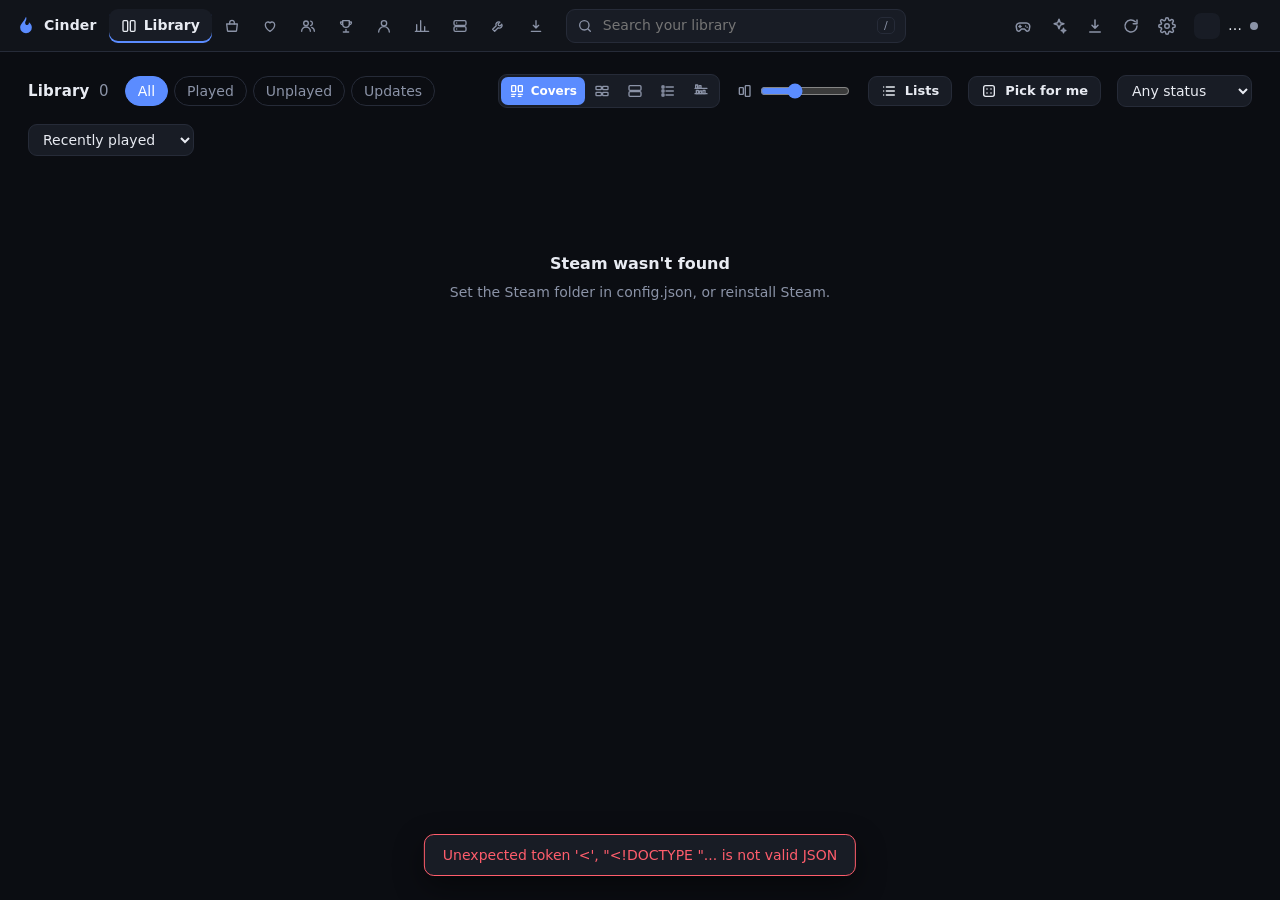
==== commit 621998d6: "Steam reviews; edge-to-edge couch mode - storeapi.reviews / review_summary (store appreviews endpoin" ====
--- a/ui/index.html
+++ b/ui/index.html
@@ -146,6 +146,7 @@
         <button data-dtab="overview" class="on">Overview</button>
         <button data-dtab="achievements">Achievements</button>
         <button data-dtab="news">News</button>
+        <button data-dtab="reviews">Reviews</button>
         <button data-dtab="dlc">DLC</button>
         <button data-dtab="workshop" id="d-tab-workshop" hidden>Workshop</button>
       </nav>
@@ -156,6 +157,7 @@
         <div><dt>Last played</dt><dd id="d-last"></dd></div>
         <div><dt>Size</dt><dd id="d-size"></dd></div>
         <div><dt>App ID</dt><dd id="d-appid"></dd></div>
+        <div id="d-rv-box"><dt>Steam reviews</dt><dd id="d-rv">—</dd></div>
       </dl>
       <p class="d-path" id="d-path"></p>
       <div class="d-mine">
@@ -420,6 +422,7 @@
 
 <script src="/ui/js/core.js"></script>
 <script src="/ui/js/style.js"></script>
+<script src="/ui/js/reviews.js"></script>
 <script src="/ui/js/library.js"></script>
 <script src="/ui/js/lists.js"></script>
 <script src="/ui/js/mine.js"></script>
--- a/ui/app.css
+++ b/ui/app.css
@@ -324,7 +324,8 @@
 .d-title.no-logo h1 { display: block; }
 .d-actions { display: flex; gap: 8px; flex-wrap: wrap; margin-bottom: 22px; }
 .d-actions .primary { padding: 0 26px; }
-.d-stats { display: grid; grid-template-columns: repeat(4, 1fr); gap: 12px; margin: 0 0 14px; }
+.d-stats { display: grid; grid-template-columns: repeat(auto-fit, minmax(140px, 1fr)); gap: 12px; margin: 0 0 14px; }
+.d-stats div[hidden] { display: none; }
 .d-stats div { background: var(--surface); border: 1px solid var(--border); border-radius: 10px; padding: 12px 14px; }
 .d-stats dt { font-size: 12px; color: var(--text-dim); }
 .d-stats dd { margin: 2px 0 0; font-weight: 650; font-size: 16px; }
@@ -579,3 +580,36 @@
   body:not(.nav-side) .navtabs button:not(.on) span { display: none; }
   body:not(.nav-side) .navtabs button:not(.on) { padding: 0 10px; }
 }
+
+/* ---------- Steam reviews ---------- */
+.rv-badge { display: inline-flex; align-items: baseline; gap: 8px; flex-wrap: wrap; }
+.rv-badge b { font-weight: 700; }
+.rv-badge span { font-size: 12px; color: var(--text-dim); font-weight: 500; }
+.rv-badge.pos b { color: #66c0f4; }
+.rv-badge.mixed b { color: #c9a95c; }
+.rv-badge.neg b { color: #e2694a; }
+.rv-badge.big b { font-size: 20px; }
+.rv-badge.big span { font-size: 13px; }
+.rv-head { display: flex; align-items: center; gap: 18px; flex-wrap: wrap; margin-bottom: 14px; }
+.rv-split { width: 160px; height: 8px; border-radius: 99px; background: #a34c25; overflow: hidden; }
+.rv-split i { display: block; height: 100%; background: #66c0f4; border-right: 2px solid var(--bg-elev); }
+.rv-sorts { margin-left: auto; }
+.rv-list { display: flex; flex-direction: column; gap: 10px; }
+#d-pane .rv-list { max-height: 52vh; overflow-y: auto; padding-right: 4px; }
+.rv { padding: 14px 16px; border-radius: 12px; background: var(--surface); border: 1px solid var(--border); }
+.rv header { display: flex; align-items: center; gap: 12px; margin-bottom: 8px; }
+.rv header b { display: block; }
+.rv header small { color: var(--text-dim); font-size: 12px; }
+.rv .rv-date { margin-left: auto; flex: none; }
+.rv-thumb { width: 34px; height: 34px; border-radius: 8px; display: grid; place-items: center; flex: none; }
+.rv-thumb svg { width: 18px; height: 18px; }
+.rv.up .rv-thumb { background: color-mix(in srgb, #66c0f4 20%, transparent); color: #66c0f4; }
+.rv.down .rv-thumb { background: color-mix(in srgb, #e2694a 20%, transparent); color: #e2694a; }
+.rv.down .rv-thumb svg { transform: scaleY(-1); }
+.rv-tags { display: flex; gap: 6px; margin-bottom: 8px; }
+.rv-tags span { font-size: 11px; font-weight: 700; padding: 2px 8px; border-radius: 99px; background: var(--surface-hover); color: var(--text-dim); }
+.rv-text { white-space: pre-wrap; font-size: 14px; line-height: 1.55; overflow-wrap: anywhere; }
+.rv-text.clamp { display: -webkit-box; -webkit-line-clamp: 9; -webkit-box-orient: vertical; overflow: hidden; }
+.rv-more { margin: 6px 0 0; padding: 0; font-size: 13px; }
+.rv footer { margin-top: 10px; font-size: 12px; color: var(--text-dim); }
+.rv footer:empty { display: none; }
--- a/ui/couch.css
+++ b/ui/couch.css
@@ -6,6 +6,9 @@
 }
 #couch.open { opacity: 1; }
 body.couch-on { overflow: hidden; }
+/* Nothing of the normal window may show at the edges (rounding at odd DPI scales can leave a pixel). */
+html:has(body.couch-on), body.couch-on { background: #06070a !important; }
+#couch { inset: -1px; }
 
 /* Background: the focused game's art, blurred at half size (cheap), crossfading. */
 .cbg { position: absolute; inset: 0; overflow: hidden; }
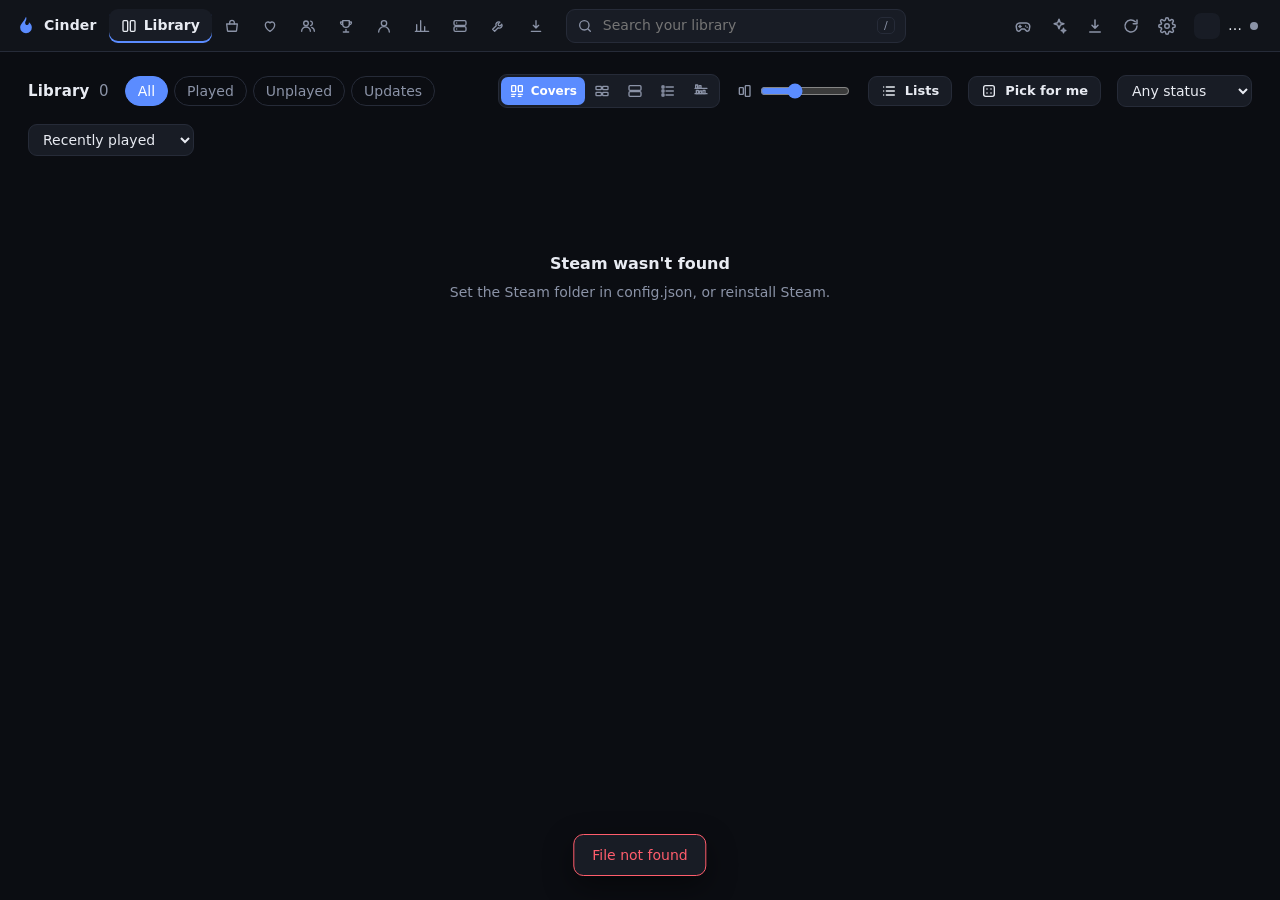
==== commit d6dffce0: "Fix reviews loading; specs; borderless couch full screen - Steam JSON is decoded as utf-8-sig with s" ====
--- a/ui/index.html
+++ b/ui/index.html
@@ -129,6 +129,7 @@
       <div class="d-title">
         <img id="d-logo" alt="" data-fail="logo">
         <h1 id="d-name"></h1>
+        <span class="d-rvtop" id="d-rvtop"></span>
       </div>
       <div class="d-actions">
         <button class="btn primary" id="d-play"></button>
@@ -147,6 +148,7 @@
         <button data-dtab="achievements">Achievements</button>
         <button data-dtab="news">News</button>
         <button data-dtab="reviews">Reviews</button>
+        <button data-dtab="specs">Specs</button>
         <button data-dtab="dlc">DLC</button>
         <button data-dtab="workshop" id="d-tab-workshop" hidden>Workshop</button>
       </nav>
--- a/ui/app.css
+++ b/ui/app.css
@@ -317,7 +317,7 @@
 .hero::after { content: ""; position: absolute; inset: 0; background: linear-gradient(transparent 30%, var(--bg-elev)); }
 .d-close { position: absolute; top: 12px; right: 12px; background: rgba(0,0,0,.45); color: #fff; z-index: 2; }
 .d-body { padding: 0 32px 28px; margin-top: -90px; position: relative; z-index: 1; }
-.d-title { min-height: 90px; display: flex; align-items: flex-end; margin-bottom: 18px; }
+.d-title { min-height: 90px; display: flex; flex-direction: column; align-items: flex-start; justify-content: flex-end; margin-bottom: 18px; }
 .d-title img { max-width: 360px; max-height: 110px; object-fit: contain; filter: drop-shadow(0 4px 12px rgba(0,0,0,.6)); }
 .d-title h1 { font-size: 30px; display: none; text-shadow: 0 2px 12px rgba(0,0,0,.6); }
 .d-title.no-logo img { display: none; }
@@ -613,3 +613,16 @@
 .rv-more { margin: 6px 0 0; padding: 0; font-size: 13px; }
 .rv footer { margin-top: 10px; font-size: 12px; color: var(--text-dim); }
 .rv footer:empty { display: none; }
+
+/* Review score next to titles, and system requirements */
+.d-rvtop, .sp-rv-top { display: block; margin-top: 6px; text-shadow: 0 2px 12px rgba(0,0,0,.6); }
+.d-rvtop:empty, .sp-rv-top:empty { display: none; }
+.specs { display: grid; grid-template-columns: repeat(auto-fit, minmax(280px, 1fr)); gap: 14px; }
+.specs-col { padding: 14px 16px; border-radius: 12px; background: var(--surface); border: 1px solid var(--border); }
+.specs-col h3 { font-size: 13px; text-transform: uppercase; letter-spacing: .06em; color: var(--text-dim); margin: 0 0 10px; }
+.specs dl { margin: 0; display: flex; flex-direction: column; gap: 8px; }
+.specs dl div { display: grid; grid-template-columns: 110px 1fr; gap: 10px; font-size: 13px; }
+.specs dl div.note-row { grid-template-columns: 1fr; color: var(--text-dim); font-style: italic; }
+.specs dt { color: var(--text-dim); }
+.specs dd { margin: 0; overflow-wrap: anywhere; }
+.specs-none { color: var(--text-dim); font-size: 13px; margin: 0; }
--- a/ui/views.css
+++ b/ui/views.css
@@ -59,7 +59,7 @@
 }
 #view-store { position: relative; }
 .sp { position: relative; z-index: 1; max-width: 1180px; margin: 0 auto; }
-.sp-title { min-height: 70px; display: flex; align-items: flex-end; margin-bottom: 18px; }
+.sp-title { min-height: 70px; display: flex; flex-direction: column; align-items: flex-start; justify-content: flex-end; margin-bottom: 18px; }
 .sp-title img { max-height: 96px; max-width: 420px; object-fit: contain; filter: drop-shadow(0 4px 14px rgba(0,0,0,.6)); }
 .sp-title h1 { display: none; font-size: 30px; }
 .sp-title.no-logo img { display: none; }
--- a/ui/couch.css
+++ b/ui/couch.css
@@ -140,3 +140,4 @@
 .cs-btns button:hover { transform: scale(1.02); }
 
 body.no-motion #couch * { transition: none !important; animation: none !important; }
+.ci-meta .ci-rv .rv-badge span { color: rgba(255,255,255,.7); }
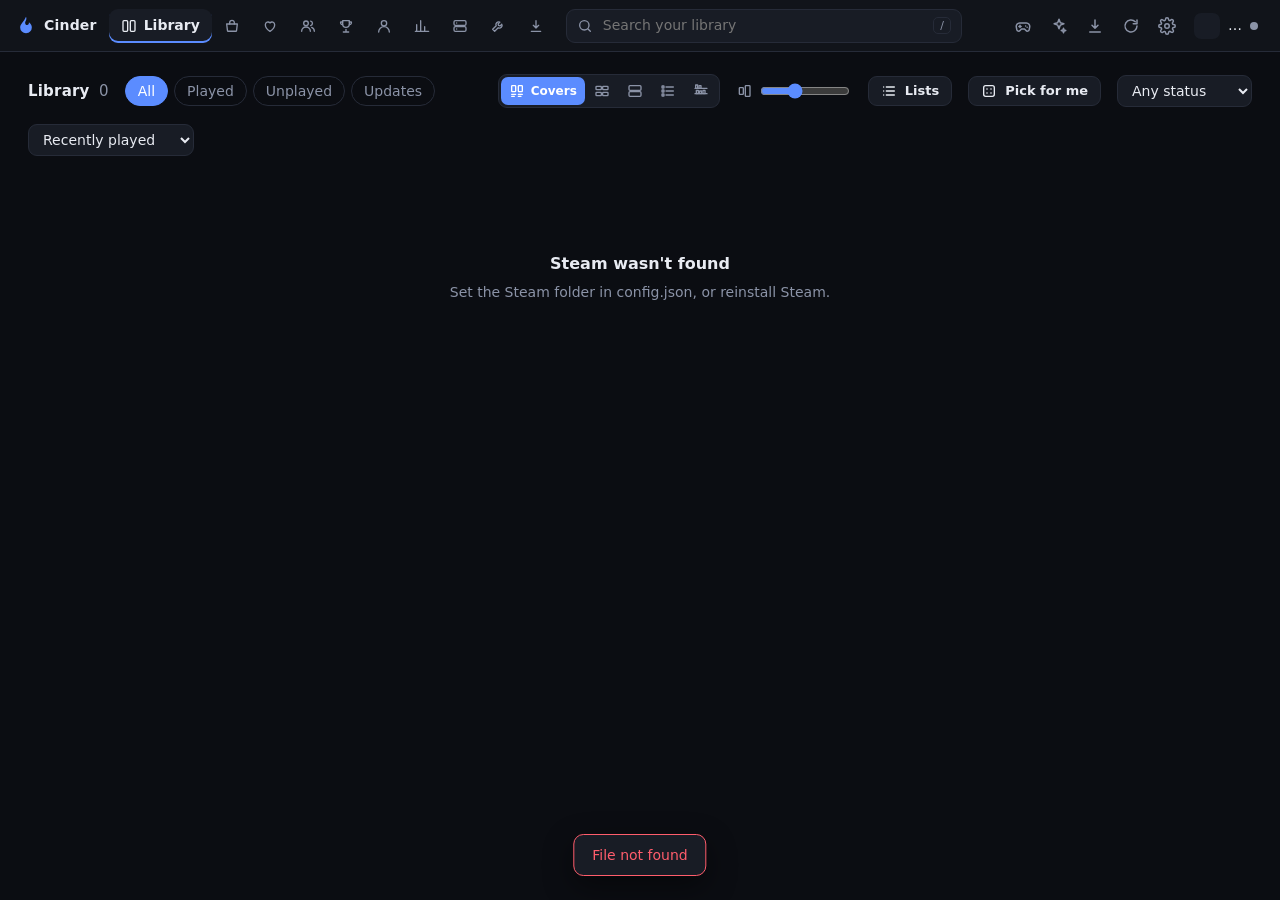
==== commit 40969e17: "Couch sounds and shelves, year in review, launch hooks, save backups, custom art - couch.js: Web Aud" ====
--- a/ui/index.html
+++ b/ui/index.html
@@ -151,6 +151,7 @@
         <button data-dtab="specs">Specs</button>
         <button data-dtab="dlc">DLC</button>
         <button data-dtab="workshop" id="d-tab-workshop" hidden>Workshop</button>
+        <button data-dtab="setup">Setup</button>
       </nav>
       <div class="d-pane" id="d-pane" hidden></div>
       <div id="d-overview">
@@ -161,6 +162,7 @@
         <div><dt>App ID</dt><dd id="d-appid"></dd></div>
         <div id="d-rv-box"><dt>Steam reviews</dt><dd id="d-rv">—</dd></div>
       </dl>
+      <div class="hltb" id="d-hltb" hidden></div>
       <p class="d-path" id="d-path"></p>
       <div class="d-mine">
         <div class="d-mine-row">
@@ -191,6 +193,27 @@
     <div class="news-body" id="news-body"></div>
   </div>
 </div>
+
+<!-- Steam guide reader -->
+<div class="overlay" id="guide" hidden>
+  <div class="panel guide-panel">
+    <button class="icon-btn d-close" data-gclose title="Close (Esc)"><svg viewBox="0 0 24 24"><path d="M6 6l12 12M18 6 6 18"/></svg></button>
+    <div class="guide-body" id="guide-body"></div>
+  </div>
+</div>
+
+<!-- Year in review -->
+<div class="overlay" id="review" hidden>
+  <div class="panel review-panel">
+    <div class="news-head"><div><h2>Year in review</h2></div><div class="spacer"></div>
+      <select id="review-period"></select>
+      <button class="icon-btn" data-close title="Close (Esc)"><svg viewBox="0 0 24 24"><path d="M6 6l12 12M18 6 6 18"/></svg></button></div>
+    <div class="review-body" id="review-body"></div>
+  </div>
+</div>
+
+<!-- Session recap -->
+<div class="recap" id="recap" hidden></div>
 
 <!-- Workshop item -->
 <div class="overlay" id="ws-item" hidden>
@@ -354,8 +377,16 @@
             <button class="btn sm primary" id="key-save">Save</button>
             <button class="btn sm" id="key-clear">Remove</button>
             <button class="btn sm" id="key-get">Get a key</button></div></div>
-        <div class="row"><div><strong>Wishlist sale alerts</strong><small>Checks your wishlist every few hours and shows a Windows notification when something goes on sale.</small></div>
+        <div class="row"><div><strong>Wishlist sale alerts</strong><small>Checks your wishlist every few hours and shows a Windows notification when something goes on sale, hits its lowest price, or drops to a price you set.</small></div>
           <label class="switch"><input type="checkbox" id="set-sales"><span></span></label></div>
+        <div class="row"><div><strong>Back up saves before updates</strong><small>Before a game updates, copy its Steam Cloud saves and any save folders you've added (game page → Setup). Keeps the last three.</small></div>
+          <label class="switch"><input type="checkbox" id="set-backup"><span></span></label></div>
+        <div class="row"><div><strong>Include Workshop mods in backups</strong><small>Up to 2 GB of mods per game.</small></div>
+          <label class="switch"><input type="checkbox" id="set-backup-ws"><span></span></label></div>
+        <div class="row"><div><strong>Couch mode sounds</strong><small>Soft sounds as you move around couch mode, matched to each theme. M mutes them while you're in it.</small></div>
+          <label class="switch"><input type="checkbox" id="set-csounds"><span></span></label></div>
+        <div class="row"><div><strong>Session recap</strong><small>After you close a game, show how long you played, what you unlocked and your new total.</small></div>
+          <label class="switch"><input type="checkbox" id="set-recap"><span></span></label></div>
         <p class="note">Cinder never asks for your Steam password. Buying, chat and wishlist changes open in the real Steam client.</p>
       </div>
 
@@ -442,6 +473,8 @@
 <script src="/ui/js/settings.js"></script>
 <script src="/ui/js/activity.js"></script>
 <script src="/ui/js/gamepage.js"></script>
+<script src="/ui/js/extras.js"></script>
+<script src="/ui/js/setup.js"></script>
 <script src="/ui/js/main.js"></script>
 </body>
 </html>
--- a/ui/app.css
+++ b/ui/app.css
@@ -61,7 +61,7 @@
 .navtabs button.on { color: var(--text); background: var(--surface); box-shadow: inset 0 -2px 0 var(--accent); }
 body.nav-side .navtabs { display: none; }
 .search {
-  display: flex; align-items: center; gap: 8px; width: min(340px, 28vw); min-width: 150px;
+  display: flex; align-items: center; gap: 8px; flex: 1 1 400px; max-width: 820px; min-width: 150px;
   height: 34px; padding: 0 10px; background: var(--surface); border: 1px solid var(--border);
   border-radius: 9px; color: var(--text-dim); transition: border-color .15s;
 }
@@ -70,7 +70,7 @@
 .search input { flex: 1; min-width: 0; background: none; border: 0; outline: 0; color: var(--text); }
 .search input::-webkit-search-cancel-button { display: none; }
 kbd { font: 11px var(--font); padding: 1px 6px; border: 1px solid var(--border); border-radius: 5px; color: var(--text-dim); }
-.drag { flex: 1; align-self: stretch; min-width: 12px; }
+.drag { flex: .01 0 20px; align-self: stretch; }  /* whatever the search bar leaves; always room to drag the window */
 .tb-actions { display: flex; align-items: center; gap: 2px; padding-right: 12px; }
 .icon-btn {
   width: 34px; height: 34px; display: grid; place-items: center; border-radius: 9px; color: var(--text-dim);
@@ -601,6 +601,18 @@
 .rv header b { display: block; }
 .rv header small { color: var(--text-dim); font-size: 12px; }
 .rv .rv-date { margin-left: auto; flex: none; }
+.rv-who { display: flex; align-items: center; gap: 10px; width: 190px; flex: none; min-width: 0; padding: 4px 8px 4px 4px; margin: -4px 4px -4px -4px;
+  border-radius: 10px; background: none; border: 0; color: inherit; font: inherit; text-align: left; }
+button.rv-who { cursor: pointer; }
+button.rv-who:hover { background: var(--surface-hover); }
+button.rv-who:hover .rv-name b { color: var(--accent, #66c0f4); text-decoration: underline; }
+.rv-av { position: relative; width: 40px; height: 40px; flex: none; }
+.rv .rv-av b { position: absolute; inset: 0; display: grid; place-items: center; font-weight: 700; color: var(--text-dim); background: var(--surface-hover); border-radius: 8px; }
+.rv-av img { position: relative; width: 40px; height: 40px; border-radius: 8px; display: block; object-fit: cover; }
+.rv-name { min-width: 0; display: flex; flex-direction: column; }
+.rv-name b { white-space: nowrap; overflow: hidden; text-overflow: ellipsis; }
+.rv-who + .rv-thumb { border-left: 0; }
+@media (max-width: 640px) { .rv-who { width: auto; max-width: 45%; } }
 .rv-thumb { width: 34px; height: 34px; border-radius: 8px; display: grid; place-items: center; flex: none; }
 .rv-thumb svg { width: 18px; height: 18px; }
 .rv.up .rv-thumb { background: color-mix(in srgb, #66c0f4 20%, transparent); color: #66c0f4; }
--- a/ui/views.css
+++ b/ui/views.css
@@ -99,7 +99,7 @@
 /* ---------- Wishlist ---------- */
 .wlist { display: flex; flex-direction: column; gap: calc(10px * var(--gap)); }
 .wrow {
-  display: grid; grid-template-columns: 184px 1fr auto auto; gap: 16px; align-items: center; cursor: pointer;
+  display: grid; grid-template-columns: 184px 1fr auto auto auto; gap: 16px; align-items: center; cursor: pointer;
   padding: 8px 14px 8px 8px; border-radius: var(--radius); background: var(--surface); border: 1px solid var(--border);
   transition: background .15s, border-color .15s;
 }
@@ -476,3 +476,199 @@
 .srw-menu button[disabled] { opacity: .45; cursor: not-allowed; }
 .srw-menu small { color: var(--text-dim); font-size: 12px; }
 @media (max-width: 760px) { .srw { grid-template-columns: 84px 1fr auto; } .srw img { width: 84px; } .srw-drive, .srw-size { display: none; } }
+
+/* ---------- Wishlist prices ---------- */
+.pill.ok { background: color-mix(in srgb, var(--ok) 18%, transparent); color: var(--ok); }
+.w-price { display: flex; flex-direction: column; align-items: flex-end; gap: 4px; }
+.w-low { display: flex; gap: 8px; align-items: center; justify-content: flex-end; }
+.w-low small { color: var(--text-dim); font-size: 12px; }
+.w-bell { color: var(--text-dim); }
+.w-bell.on { color: var(--accent); }
+.w-bell.on svg { fill: color-mix(in srgb, var(--accent) 30%, transparent); }
+.wl-pop {
+  position: fixed; z-index: 60; width: 260px; padding: 14px; border-radius: 12px; display: flex; flex-direction: column; gap: 8px;
+  background: var(--bg-elev); border: 1px solid var(--border); box-shadow: 0 18px 50px var(--shadow); animation: rise .15s ease;
+}
+.wl-pop small { color: var(--text-dim); font-size: 12px; }
+.wl-pop-row { display: flex; align-items: center; gap: 8px; }
+.wl-pop .btns { display: flex; gap: 8px; }
+.money-in input {
+  width: 110px; height: 34px; padding: 0 10px; border-radius: 8px; border: 1px solid var(--border);
+  background: var(--surface); color: var(--text); font-variant-numeric: tabular-nums; user-select: text;
+}
+.money-in input:focus { outline: none; border-color: var(--accent); }
+
+/* ---------- Store page: how long to beat + price history ---------- */
+.sp-extras { display: grid; grid-template-columns: repeat(auto-fit, minmax(320px, 1fr)); gap: 16px; margin-bottom: 24px; align-items: start; }
+.sp-extras:empty { display: none; }
+.sp-price, .sp-extras .hltb { background: var(--surface); border: 1px solid var(--border); border-radius: var(--radius); padding: 16px 18px; }
+.sp-price h2 { font-size: 15px; margin: 0 0 10px; }
+.pdeals { display: flex; flex-direction: column; gap: 8px; }
+.pdeal { display: flex; align-items: baseline; gap: 8px; flex-wrap: wrap; }
+.pdeal > span:first-child { color: var(--text-dim); font-size: 13px; min-width: 150px; }
+.pdeal b { font-size: 16px; font-variant-numeric: tabular-nums; }
+.pdeal em { font-style: normal; font-size: 12px; font-weight: 700; color: #beee11; background: #4c6b22; padding: 1px 6px; border-radius: 4px; }
+.pdeal small { color: var(--text-dim); font-size: 12px; }
+.pdeal a, .ptarget-more { color: var(--accent); font-size: 13px; text-decoration: none; }
+.pdeal .pill { height: 20px; }
+.pchart { margin-top: 14px; }
+.pchart svg { width: 100%; height: 90px; display: block; overflow: visible; }
+.pchart .pc-line { fill: none; stroke: var(--accent); stroke-width: 2; vector-effect: non-scaling-stroke; }
+.pchart .pc-area { fill: color-mix(in srgb, var(--accent) 14%, transparent); stroke: none; }
+.pchart .pc-target { fill: none; stroke: var(--ok); stroke-width: 1.5; stroke-dasharray: 5 4; vector-effect: non-scaling-stroke; }
+.pc-axis { display: flex; justify-content: space-between; color: var(--text-dim); font-size: 11px; margin-top: 4px; }
+.pchart small { color: var(--text-dim); font-size: 11px; }
+.ptarget { display: flex; align-items: center; gap: 10px; flex-wrap: wrap; margin-top: 14px; padding-top: 14px; border-top: 1px solid var(--border); }
+.ptarget label { display: flex; align-items: center; gap: 8px; font-size: 13px; color: var(--text-dim); flex-wrap: wrap; }
+.ptarget .ptarget-more { margin-left: auto; }
+
+/* ---------- How long to beat ---------- */
+.hltb { margin: 0 0 14px; }
+#d-overview .hltb { background: var(--surface); border: 1px solid var(--border); border-radius: 10px; padding: 12px 14px; }
+.hltb-head { display: flex; justify-content: space-between; align-items: baseline; margin-bottom: 10px; }
+.hltb-head b { font-size: 14px; }
+.hltb-head a { color: var(--text-dim); font-size: 12px; text-decoration: none; }
+.hltb-head a:hover { color: var(--accent); }
+.hltb-rows { display: flex; flex-direction: column; gap: 8px; }
+.hltb-row { display: grid; grid-template-columns: 110px 1fr 64px; gap: 10px; align-items: center; font-size: 13px; }
+.hltb-row span { color: var(--text-dim); }
+.hltb-row b { text-align: right; font-variant-numeric: tabular-nums; }
+.hltb-bar { position: relative; height: 8px; border-radius: 99px; background: var(--border); }
+.hltb-bar i { display: block; height: 100%; border-radius: 99px; background: color-mix(in srgb, var(--accent) 70%, transparent); }
+.hltb-bar em { position: absolute; top: -3px; width: 3px; height: 14px; margin-left: -1px; border-radius: 2px; background: var(--ok); }
+.hltb-you { display: flex; align-items: center; gap: 6px; margin-top: 10px; color: var(--text-dim); font-size: 12px; }
+.hltb-you em { width: 3px; height: 12px; border-radius: 2px; background: var(--ok); }
+
+/* ---------- Achievements: hidden, tips, guides ---------- */
+.ach-tips { grid-column: 1 / -1; padding: 10px 12px; margin: 4px 0 2px; border-radius: 8px; background: var(--bg-elev); border: 1px solid var(--border); user-select: text; }
+.ach-tipbtn { margin: 2px 0 0; align-self: flex-end; font-size: 12px; }
+.ach-hidden { display: flex; gap: 6px; align-items: center; cursor: pointer; }
+.ach-hidden span { flex: none; font-size: 10px; font-weight: 700; text-transform: uppercase; letter-spacing: .04em; padding: 1px 6px; border-radius: 4px; background: var(--surface-hover); color: var(--text-dim); }
+.ach-hidden i { font-style: normal; filter: blur(5px); transition: filter .2s; }
+.ach-hidden:hover i { filter: blur(3.5px); }
+.ach-hidden.open i { filter: none; }
+.ach-hidden.none { cursor: default; }
+.ach-guides { margin: 0 0 12px; }
+.guide-head { display: flex; align-items: baseline; gap: 8px; margin-bottom: 8px; }
+.guide-head small { color: var(--text-dim); font-size: 12px; }
+.guide-list { display: grid; grid-template-columns: repeat(auto-fill, minmax(260px, 1fr)); gap: 8px; }
+.guide { display: grid; grid-template-columns: 64px 1fr; gap: 10px; align-items: center; text-align: left; padding: 8px; border-radius: 10px; background: var(--surface); border: 1px solid var(--border); transition: border-color .15s, background .15s; }
+.guide:hover { border-color: var(--accent); background: var(--surface-hover); }
+.guide img, .guide-ph { width: 64px; height: 64px; border-radius: 8px; object-fit: cover; background: var(--surface-hover); }
+.guide b { display: -webkit-box; -webkit-line-clamp: 2; -webkit-box-orient: vertical; overflow: hidden; font-size: 13px; }
+.guide small { display: -webkit-box; -webkit-line-clamp: 2; -webkit-box-orient: vertical; overflow: hidden; color: var(--text-dim); font-size: 12px; }
+.guide em { font-style: normal; color: #f5b83d; font-size: 11px; letter-spacing: 1px; }
+.tip + .tip { margin-top: 12px; padding-top: 12px; border-top: 1px solid var(--border); }
+.tip-src { font-size: 12px; color: var(--text-dim); margin-bottom: 6px; }
+.tip-src .link { margin: 0; font-size: 12px; }
+.tip-text { font-size: 13px; max-height: 340px; overflow-y: auto; }
+.prose img { max-width: 100%; border-radius: 8px; display: block; margin: 8px 0; }
+.prose .spoiler { background: var(--text-dim); color: transparent; border-radius: 3px; cursor: pointer; }
+.prose .spoiler.open { background: none; color: inherit; }
+.prose pre { white-space: pre-wrap; background: var(--surface); padding: 10px; border-radius: 8px; font-size: 12px; }
+.prose blockquote { margin: 8px 0; padding: 6px 12px; border-left: 3px solid var(--border); color: var(--text-dim); }
+.prose table { border-collapse: collapse; margin: 8px 0; }
+.prose td, .prose th { border: 1px solid var(--border); padding: 4px 8px; }
+.prose a { color: var(--accent); }
+
+/* Guide reader */
+.guide-panel { position: relative; width: min(860px, 94vw); height: min(820px, 90%); display: flex; flex-direction: column; }
+.guide-body { overflow-y: auto; padding: 28px 34px 40px; }
+.guide-body h2 { margin: 0 40px 4px 0; font-size: 22px; }
+.guide-by { color: var(--text-dim); font-size: 13px; margin-bottom: 16px; }
+.guide-by:empty { display: none; }
+.guide-toc { display: flex; flex-wrap: wrap; gap: 4px 14px; padding: 12px 14px; margin-bottom: 20px; border-radius: 10px; background: var(--surface); }
+.guide-toc .link { margin: 0; }
+.guide-sec { margin-bottom: 24px; scroll-margin-top: 12px; }
+.guide-sec h3 { font-size: 17px; margin: 0 0 8px; padding-bottom: 6px; border-bottom: 1px solid var(--border); }
+.guide-body .prose { max-width: none; }
+
+/* ---------- Session recap ---------- */
+.recap {
+  position: fixed; right: 22px; bottom: 22px; z-index: 70; width: 360px; overflow: hidden; border-radius: 16px;
+  background: var(--bg-elev); border: 1px solid var(--border); box-shadow: 0 30px 70px var(--shadow);
+  transform: translateY(24px); opacity: 0; transition: transform .25s ease, opacity .25s ease;
+}
+.recap.in { transform: none; opacity: 1; }
+.rc-art { height: 110px; background: var(--rc) center / cover, var(--surface); -webkit-mask-image: linear-gradient(#000 40%, transparent); mask-image: linear-gradient(#000 40%, transparent); }
+.rc-x { position: absolute; top: 10px; right: 10px; background: rgba(0,0,0,.45); color: #fff; }
+.rc-body { padding: 0 18px 18px; margin-top: -34px; position: relative; }
+.rc-kicker { color: var(--accent); font-size: 11px; font-weight: 700; text-transform: uppercase; letter-spacing: .06em; }
+.rc-body h3 { margin: 2px 0 12px; font-size: 18px; }
+.rc-stats { display: grid; grid-template-columns: repeat(3, 1fr); gap: 8px; margin-bottom: 12px; }
+.rc-stats div { background: var(--surface); border-radius: 10px; padding: 8px 10px; }
+.rc-stats b { display: block; font-size: 16px; font-variant-numeric: tabular-nums; }
+.rc-stats span { color: var(--text-dim); font-size: 11px; }
+.rc-badge { margin-bottom: 12px; }
+.rc-ach small { color: var(--text-dim); font-size: 12px; }
+.rc-icons { display: flex; gap: 6px; margin: 6px 0; align-items: center; }
+.rc-icons img { width: 36px; height: 36px; border-radius: 6px; display: block; }
+.rc-icons i { font-style: normal; color: var(--text-dim); font-size: 12px; }
+.rc-ach p { margin: 0 0 6px; font-size: 13px; }
+.recap .bar.wide { margin: 6px 0 14px; }
+.recap .btns { display: flex; gap: 8px; }
+.guide-intro { margin-bottom: 22px; }
+
+/* ---------- Game page: Setup tab ---------- */
+.su-sec { margin-bottom: 26px; }
+.su-sec h3 { font-size: 15px; margin: 0 0 4px; }
+.su-note { color: var(--text-dim); font-size: 13px; margin: 0 0 12px; }
+.su-art { display: grid; grid-template-columns: 0.7fr 1.3fr 1.3fr 1fr; gap: 10px; align-items: end; }
+.su-tile { background: var(--surface); border: 1px solid var(--border); border-radius: 10px; padding: 8px; display: flex; flex-direction: column; gap: 8px; }
+.su-img { border-radius: 6px; overflow: hidden; background: repeating-conic-gradient(var(--surface-hover) 0 25%, transparent 0 50%) 0 0 / 14px 14px; display: grid; place-items: center; }
+.su-img img { width: 100%; height: 100%; object-fit: cover; display: block; }
+.su-portrait .su-img { aspect-ratio: 2 / 3; }
+.su-header .su-img { aspect-ratio: 460 / 215; }
+.su-hero .su-img { aspect-ratio: 1920 / 620; }
+.su-logo .su-img { aspect-ratio: 16 / 9; }
+.su-logo .su-img img { object-fit: contain; padding: 8px; }
+.su-meta { display: flex; align-items: center; justify-content: space-between; gap: 6px; font-size: 13px; }
+.su-meta small { color: var(--text-dim); font-size: 11px; }
+.su-tile .btns { display: flex; gap: 6px; }
+.su-scope { margin-bottom: 8px; }
+.su-hooks, .su-folders, .su-bk { display: flex; flex-direction: column; gap: 6px; margin-bottom: 10px; }
+.su-hook, .su-bkrow { display: flex; align-items: center; justify-content: space-between; gap: 10px; padding: 8px 10px; border-radius: 8px; background: var(--surface); font-size: 13px; }
+.su-hook small, .su-bkrow small { color: var(--text-dim); margin-left: 6px; }
+.su-bkrow > div:first-child { display: flex; flex-direction: column; gap: 2px; }
+.su-bkrow > div:first-child small { margin-left: 0; }
+.su-bkrow .btns { display: flex; gap: 6px; align-items: center; }
+.su-empty { color: var(--text-dim); font-size: 13px; padding: 6px 2px; }
+.su-add { display: flex; flex-direction: column; gap: 8px; }
+.su-add select { width: max-content; }
+.su-inline { display: flex; align-items: center; gap: 8px; flex-wrap: wrap; }
+.su-inline .text { flex: 1; min-width: 220px; height: 34px; }
+.su-inline label { display: flex; align-items: center; gap: 6px; font-size: 13px; color: var(--text-dim); }
+.btn.danger { border-color: var(--danger); color: var(--danger); }
+
+/* ---------- Year in review ---------- */
+.review-panel { width: min(980px, 94vw); height: min(860px, 92%); display: flex; flex-direction: column; }
+.review-panel .news-head { display: flex; align-items: center; gap: 10px; }
+.review-body { overflow-y: auto; padding: 0 26px 26px; }
+.yr-hero { position: relative; border-radius: 16px; overflow: hidden; padding: 34px 30px; margin: 4px 0 16px;
+  background: linear-gradient(90deg, rgba(0,0,0,.75), rgba(0,0,0,.25)), var(--yr, linear-gradient(135deg, var(--accent), var(--surface))) center / cover; color: #fff; }
+.yr-hero small { text-transform: uppercase; letter-spacing: .1em; font-weight: 700; opacity: .8; font-size: 12px; }
+.yr-hero h2 { font-size: 56px; margin: 4px 0; line-height: 1; letter-spacing: -.02em; }
+.yr-hero p { margin: 0; opacity: .85; }
+.yr-grid { display: grid; grid-template-columns: repeat(auto-fill, minmax(210px, 1fr)); gap: 10px; }
+.yr-card { background: var(--surface); border: 1px solid var(--border); border-radius: 12px; padding: 14px 16px; display: flex; flex-direction: column; gap: 2px; }
+.yr-card small { color: var(--text-dim); font-size: 12px; }
+.yr-card b { font-size: 22px; line-height: 1.2; }
+.yr-card span { color: var(--text-dim); font-size: 12px; }
+.yr-top, .yr-rare { flex-direction: row; align-items: center; gap: 12px; grid-column: span 2; }
+.yr-top { cursor: pointer; }
+.yr-top img { width: 64px; aspect-ratio: 2 / 3; object-fit: cover; border-radius: 6px; }
+.yr-rare img { width: 52px; height: 52px; border-radius: 8px; }
+.yr-top > div, .yr-rare > div { display: flex; flex-direction: column; gap: 2px; min-width: 0; }
+.yr-h { font-size: 15px; margin: 22px 0 10px; }
+.yr-list { display: flex; flex-direction: column; gap: 6px; }
+.yr-row { display: grid; grid-template-columns: 24px 92px minmax(120px, 1fr) 2fr auto; gap: 12px; align-items: center; padding: 6px 10px; border-radius: 10px; background: var(--surface); cursor: pointer; font-size: 13px; }
+.yr-row:hover { background: var(--surface-hover); }
+.yr-n { color: var(--text-dim); font-weight: 700; text-align: center; }
+.yr-row img { width: 92px; aspect-ratio: 460 / 215; object-fit: cover; border-radius: 5px; }
+.yr-row b { white-space: nowrap; overflow: hidden; text-overflow: ellipsis; }
+.yr-bar { height: 6px; border-radius: 99px; background: var(--border); overflow: hidden; }
+.yr-bar i { display: block; height: 100%; background: var(--accent); border-radius: 99px; }
+.yr-hours { display: flex; align-items: flex-end; gap: 3px; height: 90px; }
+.yr-hours i { flex: 1; background: var(--accent); border-radius: 3px 3px 0 0; opacity: .85; }
+.yr-hx { display: flex; justify-content: space-between; color: var(--text-dim); font-size: 11px; margin-top: 4px; }
+.yr-foot { color: var(--text-dim); font-size: 12px; margin-top: 18px; }
--- a/ui/couch.css
+++ b/ui/couch.css
@@ -141,3 +141,385 @@
 
 body.no-motion #couch * { transition: none !important; animation: none !important; }
 .ci-meta .ci-rv .rv-badge span { color: rgba(255,255,255,.7); }
+/* Click and drag a shelf. */
+#couch .crow { cursor: grab; }
+#couch.grabbing, #couch.grabbing * { cursor: grabbing !important; }
+.ctrack.dragging { transition: none !important; }
+#couch .cc img { -webkit-user-drag: none; user-select: none; }
+
+/* ---------- Theme picker ---------- */
+.bV { background: #d7dbe4; font-size: 13px !important; }
+.cc-name { display: none; }
+.cthemes { position: absolute; z-index: 6; left: 50%; bottom: 7vh; transform: translate(-50%, 24px); opacity: 0;
+  transition: transform .22s var(--ease), opacity .22s ease; padding: 18px 20px 20px; border-radius: 20px;
+  background: rgba(10,11,15,.88); backdrop-filter: blur(20px); border: 1px solid rgba(255,255,255,.1); box-shadow: 0 30px 80px rgba(0,0,0,.6); }
+.cthemes.open { transform: translate(-50%, 0); opacity: 1; }
+.ct-head { display: flex; align-items: baseline; justify-content: space-between; gap: 30px; margin-bottom: 14px; font-family: var(--font); }
+.ct-head b { font-size: 18px; letter-spacing: 0; text-transform: none; }
+.ct-head small { color: rgba(255,255,255,.55); font-size: 13px; }
+.ct-list { display: flex; gap: 12px; }
+.ct { width: 168px; padding: 12px; border-radius: 14px; text-align: left; display: flex; flex-direction: column; gap: 4px; font-family: var(--font);
+  background: rgba(255,255,255,.06); border: 2px solid transparent; color: #fff; transition: transform .14s var(--ease), border-color .14s, background .14s; }
+.ct:hover { background: rgba(255,255,255,.1); }
+.ct.focus { border-color: #fff; transform: translateY(-4px); background: rgba(255,255,255,.12); }
+.ct.cur b::after { content: " ✓"; color: var(--accent); }
+.ct b { font-size: 15px; letter-spacing: 0; text-transform: none; }
+.ct small { font-size: 12px; color: rgba(255,255,255,.6); }
+.ct-sw { display: flex; height: 34px; border-radius: 8px; overflow: hidden; margin-bottom: 6px; border: 1px solid rgba(255,255,255,.12); }
+.ct-sw i { flex: 1; }
+
+/* ================= Cartridge: 16-bit carts on a CRT ================= */
+#couch[data-theme="cart"] { --accent: #ffd34e; --px: "Lucida Console", Consolas, "Courier New", monospace; background: #120a24; }
+#couch[data-theme="cart"] .cbg-l { width: 6.25%; height: 6.25%; transform: scale(16.2); image-rendering: pixelated; filter: saturate(1.3) contrast(1.15) brightness(.42); }
+#couch[data-theme="cart"] .cbg::after {
+  background: radial-gradient(110% 90% at 50% 40%, transparent 45%, rgba(10,4,24,.75) 85%, #07030f 100%),
+              linear-gradient(180deg, rgba(18,10,36,.1) 0%, rgba(18,10,36,.3) 45%, rgba(18,10,36,.94) 75%, #120a24 100%); }
+#couch[data-theme="cart"] .cbg-scan { opacity: .28; background: repeating-linear-gradient(0deg, rgba(0,0,0,.9) 0 2px, transparent 2px 4px),
+  repeating-linear-gradient(90deg, rgba(255,0,60,.06) 0 1px, rgba(0,255,120,.05) 1px 2px, rgba(40,90,255,.06) 2px 3px); }
+#couch[data-theme="cart"] .cbrand, #couch[data-theme="cart"] .cclock, #couch[data-theme="cart"] .crow h3,
+#couch[data-theme="cart"] .ci-meta span, #couch[data-theme="cart"] .ci-logo h1, #couch[data-theme="cart"] .chints { font-family: var(--px); }
+#couch[data-theme="cart"] .cdot { border-radius: 0; animation: cart-blink 1s steps(2) infinite; }
+@keyframes cart-blink { 50% { opacity: 0; } }
+#couch[data-theme="cart"] .ci-logo h1 { text-transform: uppercase; color: #fff; text-shadow: 4px 4px 0 #e0306a, 8px 8px 0 #000; letter-spacing: .02em; }
+#couch[data-theme="cart"] .ci-logo img { filter: drop-shadow(4px 4px 0 #000); }
+#couch[data-theme="cart"] .ci-meta span { border-radius: 0; background: #1d1238; border: 2px solid #fff; box-shadow: 4px 4px 0 #000; font-size: 13px; text-transform: uppercase; }
+#couch[data-theme="cart"] .ci-meta { align-items: center; }
+#couch[data-theme="cart"] .ci-meta .ci-rv { padding: 2px 8px; }
+#couch[data-theme="cart"] .ci-meta .ci-rv .rv-badge span { border: 0; box-shadow: none; padding: 0; background: none; }
+#couch[data-theme="cart"] .ci-meta .ci-tag { background: #ffd34e; color: #1d1238; border-color: #fff; }
+#couch[data-theme="cart"] .crow h3 { color: #ffd34e; text-shadow: 3px 3px 0 #000; letter-spacing: .08em; }
+#couch[data-theme="cart"] .crow h3::before { content: "▶ "; }
+#couch[data-theme="cart"] .crow h3 span { color: #fff; opacity: .55; }
+/* The cart: grey plastic, grip ridges on top, a sticker label with the art */
+#couch[data-theme="cart"] .cc-shell { border-radius: 10px 10px 4px 4px; background: linear-gradient(180deg, #a6a8ae, #8a8c93 40%, #74767c);
+  box-shadow: inset 0 2px 0 rgba(255,255,255,.45), inset 0 -4px 0 rgba(0,0,0,.25), 6px 6px 0 rgba(0,0,0,.55); }
+#couch[data-theme="cart"] .cc-band { height: 15%; background: repeating-linear-gradient(90deg, rgba(0,0,0,.22) 0 3px, rgba(255,255,255,.12) 3px 5px, transparent 5px 9px), linear-gradient(180deg, #9a9ca2, #85878d);
+  border-bottom: 3px solid #5f6166; padding: 0 9%; }
+#couch[data-theme="cart"] .cc-logo { font-family: var(--px); font-style: normal; color: #4c4e54; text-shadow: 0 1px 0 rgba(255,255,255,.4); letter-spacing: .2em; }
+#couch[data-theme="cart"] .cc-pc { border-color: #4c4e54; color: #4c4e54; border-radius: 0; }
+#couch[data-theme="cart"] .cc-art { left: 9%; right: 9%; top: 20%; bottom: 9%; border: 3px solid #2c2d31; border-radius: 3px; box-shadow: inset 0 0 0 2px rgba(255,255,255,.15); }
+#couch[data-theme="cart"] .cc-spine { display: none; }
+#couch[data-theme="cart"] .cc-gloss { background: linear-gradient(120deg, rgba(255,255,255,.12) 0%, transparent 30%); }
+#couch[data-theme="cart"] .cc { filter: brightness(.55) saturate(.6); }
+#couch[data-theme="cart"] .crow.on .cc { filter: brightness(.75) saturate(.8); }
+#couch[data-theme="cart"] .crow.on .cc.on { transform: translateY(-14px) scale(1.1); filter: none; }
+#couch[data-theme="cart"] .crow.on .cc.on .cc-shell { box-shadow: inset 0 2px 0 rgba(255,255,255,.45), 0 0 0 4px #fff, 0 0 0 8px #000, 10px 12px 0 8px rgba(0,0,0,.45); -webkit-box-reflect: none; }
+#couch[data-theme="cart"] .crow.on .cc.on::before { content: "▼"; position: absolute; left: 50%; top: -24px; transform: translateX(-50%); color: #ffd34e;
+  font-size: 16px; text-shadow: 3px 3px 0 #000; animation: cart-bob .6s steps(2) infinite; }
+@keyframes cart-bob { 50% { transform: translate(-50%, 5px); } }
+#couch[data-theme="cart"] .cc { position: relative; }
+#couch[data-theme="cart"] .chints { border-radius: 0; background: #1d1238; border: 2px solid #fff; box-shadow: 6px 6px 0 #000; text-transform: uppercase; font-size: 12px; }
+#couch[data-theme="cart"] .chints i { border-radius: 0; box-shadow: 2px 2px 0 #000; }
+#couch[data-theme="cart"] .cx { border-radius: 0; border: 2px solid #fff; background: #1d1238; box-shadow: 4px 4px 0 #000; }
+#couch[data-theme="cart"] .csheet { background: rgba(18,10,36,.95); border-left: 4px solid #fff; backdrop-filter: none; }
+#couch[data-theme="cart"] .cs-btns button { border-radius: 0; font-family: var(--px); text-transform: uppercase; font-size: 15px; box-shadow: 4px 4px 0 #000; }
+#couch[data-theme="cart"] .cs-btns button.pri { background: #ffd34e; color: #1d1238; }
+
+/* ================= Modern: clean and rounded ================= */
+#couch[data-theme="modern"] { background: #0b0d12; }
+#couch[data-theme="modern"] .cbg-l { filter: blur(26px) saturate(1.4) brightness(.6); }
+#couch[data-theme="modern"] .cbg::after { background: linear-gradient(90deg, rgba(11,13,18,.7) 0%, rgba(11,13,18,.15) 60%),
+  linear-gradient(180deg, transparent 0%, rgba(11,13,18,.25) 40%, rgba(11,13,18,.9) 70%, #0b0d12 100%); }
+#couch[data-theme="modern"] .cbg-scan, #couch[data-theme="modern"] .cc-band, #couch[data-theme="modern"] .cc-spine,
+#couch[data-theme="modern"] .cc-gloss { display: none; }
+#couch[data-theme="modern"] .cc-art { top: 0; }
+#couch[data-theme="modern"] .cc-shell { border-radius: 16px; box-shadow: 0 12px 30px rgba(0,0,0,.4); background: #1b1f29; }
+#couch[data-theme="modern"] .cc { filter: brightness(.7); }
+#couch[data-theme="modern"] .crow.on .cc { filter: brightness(.85); }
+#couch[data-theme="modern"] .crow.on .cc.on { transform: translateY(-8px) scale(1.08); filter: none; }
+#couch[data-theme="modern"] .crow.on .cc.on .cc-shell { box-shadow: 0 0 0 3px #0b0d12, 0 0 0 6px #fff, 0 24px 50px rgba(0,0,0,.55); -webkit-box-reflect: none; }
+#couch[data-theme="modern"] .cc-name { display: block; margin-top: 14px; font-size: 14px; font-weight: 600; text-align: center;
+  white-space: nowrap; overflow: hidden; text-overflow: ellipsis; opacity: 0; transition: opacity .2s; }
+#couch[data-theme="modern"] .crow.on .cc.on .cc-name { opacity: 1; }
+#couch[data-theme="modern"] .crow h3 { text-transform: none; letter-spacing: 0; font-size: 20px; font-weight: 650; color: #fff; }
+#couch[data-theme="modern"] .ci-meta span { backdrop-filter: blur(12px); background: rgba(255,255,255,.12); border-color: rgba(255,255,255,.14); }
+#couch[data-theme="modern"] .chints { backdrop-filter: blur(16px); background: rgba(255,255,255,.08); box-shadow: none; border: 1px solid rgba(255,255,255,.1); }
+#couch[data-theme="modern"] .cbrand { text-transform: none; letter-spacing: 0; font-size: 16px; }
+
+/* ================= Synthwave: neon grid ================= */
+#couch[data-theme="neon"] { --accent: #ff2fd0; background: #12002a; }
+#couch[data-theme="neon"] .cbg-l { filter: blur(16px) saturate(1.6) hue-rotate(-20deg) brightness(.38); mix-blend-mode: screen; }
+#couch[data-theme="neon"] .cbg { background: linear-gradient(180deg, #12002a 0%, #2b0750 45%, #12002a 75%); }
+#couch[data-theme="neon"] .cbg::before { content: ""; position: absolute; z-index: 2; left: -50%; right: -50%; bottom: -10%; height: 55%;
+  background: linear-gradient(transparent 0 calc(100% - 2px), rgba(0,229,255,.75) 0) 0 0 / 100% 60px,
+              linear-gradient(90deg, transparent 0 calc(100% - 2px), rgba(255,47,208,.7) 0) 0 0 / 80px 100%;
+  transform: perspective(500px) rotateX(62deg); transform-origin: 50% 100%; -webkit-mask-image: linear-gradient(transparent, #000 60%); mask-image: linear-gradient(transparent, #000 60%); }
+#couch[data-theme="neon"] .cbg::after { z-index: 1; background: radial-gradient(40vh 40vh at 78% 30%, rgba(255,120,60,.35), transparent 70%),
+  linear-gradient(180deg, transparent 0%, rgba(18,0,42,.15) 45%, rgba(18,0,42,.45) 80%, rgba(18,0,42,.6) 100%); }
+#couch[data-theme="neon"] .cbg-scan { opacity: .05; }
+#couch[data-theme="neon"] .cc-band, #couch[data-theme="neon"] .cc-spine { display: none; }
+#couch[data-theme="neon"] .cc-art { top: 0; }
+#couch[data-theme="neon"] .cc-shell { border-radius: 6px; box-shadow: 0 0 0 2px rgba(0,229,255,.55), 0 0 18px rgba(0,229,255,.25); }
+#couch[data-theme="neon"] .crow.on .cc.on .cc-shell { box-shadow: 0 0 0 3px #ff2fd0, 0 0 30px #ff2fd0, 0 0 70px rgba(0,229,255,.6);
+  -webkit-box-reflect: below 10px linear-gradient(transparent 70%, rgba(255,47,208,.25)); }
+#couch[data-theme="neon"] .crow h3 { font-style: italic; letter-spacing: .18em; background: linear-gradient(90deg, #ff2fd0, #00e5ff); -webkit-background-clip: text; background-clip: text; color: transparent; }
+#couch[data-theme="neon"] .crow h3 span { color: #00e5ff; -webkit-text-fill-color: #00e5ff; }
+#couch[data-theme="neon"] .ci-logo h1 { font-style: italic; text-transform: uppercase; background: linear-gradient(180deg, #fff 0%, #b5f3ff 45%, #ff2fd0 52%, #ffb3ee 100%);
+  -webkit-background-clip: text; background-clip: text; color: transparent; filter: drop-shadow(0 0 18px rgba(255,47,208,.6)); }
+#couch[data-theme="neon"] .ci-logo img { filter: drop-shadow(0 0 22px rgba(255,47,208,.7)); }
+#couch[data-theme="neon"] .ci-meta span { background: rgba(18,0,42,.6); border-color: rgba(0,229,255,.5); color: #d9fbff; box-shadow: 0 0 12px rgba(0,229,255,.2); }
+#couch[data-theme="neon"] .cdot { background: #00e5ff; box-shadow: 0 0 14px #00e5ff; }
+#couch[data-theme="neon"] .chints { background: rgba(18,0,42,.8); box-shadow: 0 0 0 1px rgba(255,47,208,.5), 0 0 30px rgba(255,47,208,.25); }
+
+/* ================= VHS: rental tapes on a worn-out VCR ================= */
+#couch[data-theme="vhs"] { --accent: #d6262f; --osd: "Lucida Console", Consolas, "Courier New", monospace; background: #0b0b0d; }
+#couch[data-theme="vhs"] .cbg-l { filter: blur(7px) saturate(.75) sepia(.25) contrast(1.1) brightness(.42); }
+#couch[data-theme="vhs"] .cbg::after { background: radial-gradient(120% 95% at 45% 35%, transparent 40%, rgba(11,11,13,.8) 90%),
+  linear-gradient(180deg, rgba(11,11,13,.1) 0%, rgba(11,11,13,.25) 42%, rgba(11,11,13,.92) 74%, #0b0b0d 100%); }
+#couch[data-theme="vhs"] .cbg-scan { opacity: .16; background: repeating-linear-gradient(0deg, #000 0 1px, transparent 1px 3px); }
+/* A tracking-error band that drifts down the screen now and then */
+#couch[data-theme="vhs"] .cbg-scan::after { content: ""; position: absolute; left: 0; right: 0; top: 0; height: 9vh; opacity: .9;
+  background: repeating-linear-gradient(90deg, rgba(255,255,255,.5) 0 2px, transparent 2px 7px, rgba(255,255,255,.25) 7px 8px, transparent 8px 13px),
+              linear-gradient(180deg, transparent, rgba(255,255,255,.35) 45%, rgba(255,255,255,.15) 55%, transparent);
+  -webkit-mask-image: linear-gradient(180deg, transparent, #000 40%, #000 60%, transparent); mask-image: linear-gradient(180deg, transparent, #000 40%, #000 60%, transparent);
+  animation: vhs-track 9s linear infinite; will-change: transform; }
+@keyframes vhs-track { 0%, 62% { transform: translateY(-12vh); } 100% { transform: translateY(110vh); } }
+/* On-screen display, like a VCR */
+#couch[data-theme="vhs"] .cbrand, #couch[data-theme="vhs"] .cclock, #couch[data-theme="vhs"] .crow h3, #couch[data-theme="vhs"] .ci-meta span,
+#couch[data-theme="vhs"] .ci-logo h1, #couch[data-theme="vhs"] .chints, #couch[data-theme="vhs"] .cc-name {
+  font-family: var(--osd); text-transform: uppercase; color: #fff; text-shadow: -2px 0 rgba(255,40,60,.75), 2px 0 rgba(40,200,255,.7); }
+#couch[data-theme="vhs"] .cdot { display: none; }
+#couch[data-theme="vhs"] .cbrand { font-size: 22px; letter-spacing: .1em; opacity: 1; }
+#couch[data-theme="vhs"] .cbrand::before { content: "PLAY ▶"; margin-right: 18px; }
+#couch[data-theme="vhs"] .cclock { font-size: 22px; }
+#couch[data-theme="vhs"] .cclock::before { content: "SP  "; opacity: .8; }
+#couch[data-theme="vhs"] .ci-logo h1 { letter-spacing: .04em; font-size: clamp(30px, 3.4vw, 60px); }
+#couch[data-theme="vhs"] .ci-logo img { filter: drop-shadow(-3px 0 rgba(255,40,60,.6)) drop-shadow(3px 0 rgba(40,200,255,.55)); }
+#couch[data-theme="vhs"] .ci-meta span { background: none; border: 0; border-radius: 0; padding: 2px 0; margin-right: 18px; font-size: 15px; }
+#couch[data-theme="vhs"] .ci-meta span:not(:last-child)::after { content: "  ·"; }
+#couch[data-theme="vhs"] .ci-meta .ci-tag { background: #fff; color: #0b0b0d; text-shadow: none; padding: 2px 8px; }
+#couch[data-theme="vhs"] .ci-meta .rv-badge span { text-shadow: none; }
+#couch[data-theme="vhs"] .crow h3 { font-size: 17px; letter-spacing: .12em; }
+#couch[data-theme="vhs"] .crow h3::before { content: "CH "; opacity: .7; }
+/* The tape case: black clamshell, rental sticker on top, art behind a clear plastic sleeve, ribbed spine */
+#couch[data-theme="vhs"] .cc-shell { border-radius: 4px; background: #121214; box-shadow: 0 16px 34px rgba(0,0,0,.6), inset 0 0 0 1px rgba(255,255,255,.08); }
+#couch[data-theme="vhs"] .cc-band { top: auto; bottom: 5%; left: 14%; right: 6%; height: 9%; border: 0; padding: 0 6%; border-radius: 2px; transform: rotate(-2deg);
+  background: #f2e8c9; box-shadow: 0 2px 4px rgba(0,0,0,.5); }
+#couch[data-theme="vhs"] .cc-logo { font-family: var(--osd); font-style: normal; color: #d6262f; letter-spacing: .06em; font-size: calc(var(--cw) * .06); }
+#couch[data-theme="vhs"] .cc-logo::after { content: " VIDEO"; color: #1c1c1c; }
+#couch[data-theme="vhs"] .cc-pc { font-size: 0; border: 0; padding: 0; }
+#couch[data-theme="vhs"] .cc-pc::after { content: "BE KIND · REWIND"; font-size: calc(var(--cw) * .04); color: #1c1c1c; font-weight: 700; letter-spacing: .02em; }
+#couch[data-theme="vhs"] .cc-art { top: 3%; left: 11%; right: 3%; bottom: 3%; border-radius: 2px; }
+#couch[data-theme="vhs"] .cc-spine { width: 9%; background: repeating-linear-gradient(180deg, #1c1c1f 0 3px, #0c0c0e 3px 6px); box-shadow: inset -2px 0 0 rgba(255,255,255,.06); }
+#couch[data-theme="vhs"] .cc-gloss { background: linear-gradient(112deg, rgba(255,255,255,.22) 0%, rgba(255,255,255,.04) 22%, transparent 40%, rgba(255,255,255,.07) 70%, transparent 82%); }
+#couch[data-theme="vhs"] .cc-done { left: auto; right: 6%; bottom: auto; top: 5%; }
+#couch[data-theme="vhs"] .cc-fav { top: 5%; right: auto; left: 14%; }
+#couch[data-theme="vhs"] .cc { filter: brightness(.55) saturate(.7) sepia(.15); }
+#couch[data-theme="vhs"] .crow.on .cc { filter: brightness(.72) saturate(.8) sepia(.1); }
+#couch[data-theme="vhs"] .crow.on .cc.on { transform: translateY(-12px) scale(1.1); filter: none; }
+#couch[data-theme="vhs"] .crow.on .cc.on .cc-shell { box-shadow: -3px 0 0 rgba(255,40,60,.8), 3px 0 0 rgba(40,200,255,.8), 0 0 0 2px #fff, 0 26px 50px rgba(0,0,0,.7);
+  -webkit-box-reflect: none; animation: vhs-jitter 2.4s steps(1) infinite; }
+@keyframes vhs-jitter { 0%, 90%, 100% { transform: none; } 92% { transform: translateX(2px) skewX(-1deg); } 95% { transform: translateX(-1px); } }
+#couch[data-theme="vhs"] .cc-name { display: block; margin-top: 14px; font-size: 13px; text-align: center; white-space: nowrap; overflow: hidden; text-overflow: ellipsis; opacity: 0; }
+#couch[data-theme="vhs"] .crow.on .cc.on .cc-name { opacity: 1; }
+#couch[data-theme="vhs"] .chints { background: rgba(0,0,0,.55); box-shadow: none; border-radius: 0; font-size: 13px; }
+#couch[data-theme="vhs"] .chints i { text-shadow: none; border-radius: 3px; }
+#couch[data-theme="vhs"] .cx { border-radius: 4px; background: rgba(0,0,0,.4); border-color: rgba(255,255,255,.3); }
+#couch[data-theme="vhs"] .csheet { background: rgba(11,11,13,.94); backdrop-filter: none; }
+#couch[data-theme="vhs"] .cs-btns button { border-radius: 4px; font-family: var(--osd); text-transform: uppercase; font-size: 15px; }
+#couch[data-theme="vhs"] .cc-band, #couch[data-theme="vhs"] .cc-band * { white-space: nowrap; }
+#couch[data-theme="vhs"] .cc-logo { font-size: calc(var(--cw) * .052); }
+#couch[data-theme="vhs"] .cc-pc::after { content: "BE KIND, REWIND"; font-size: calc(var(--cw) * .034); }
+#couch[data-theme="vhs"] .cc-pc { display: none; }
+#couch[data-theme="vhs"] .cc-band { justify-content: center; }
+#couch[data-theme="vhs"] .cc-logo { font-size: calc(var(--cw) * .068); }
+
+/* Theme picker: two rows once there are lots of looks */
+.ct-list { display: grid; grid-template-columns: repeat(5, 168px); }
+
+/* ================= Pocket: four shades of handheld green ================= */
+#couch[data-theme="pocket"] { --accent: #306230; --pk0: #0f380f; --pk1: #306230; --pk2: #8bac0f; --pk3: #9bbc0f; --px: "Lucida Console", Consolas, monospace;
+  background: var(--pk3); color: var(--pk0); }
+#couch[data-theme="pocket"] .cbg { background: radial-gradient(circle, rgba(15,56,15,.13) 1px, transparent 1.6px) 0 0 / 5px 5px, var(--pk3); }
+#couch[data-theme="pocket"] .cbg-l, #couch[data-theme="pocket"] .cbg-scan { display: none; }
+#couch[data-theme="pocket"] .cbg::after { background: radial-gradient(130% 100% at 50% 40%, transparent 55%, rgba(48,98,48,.35) 100%); }
+#couch[data-theme="pocket"] .cbrand, #couch[data-theme="pocket"] .cclock, #couch[data-theme="pocket"] .crow h3, #couch[data-theme="pocket"] .ci-meta span,
+#couch[data-theme="pocket"] .ci-logo h1, #couch[data-theme="pocket"] .chints, #couch[data-theme="pocket"] .cc-name { font-family: var(--px); color: var(--pk0); text-shadow: none; }
+#couch[data-theme="pocket"] .cdot { background: var(--pk0); box-shadow: none; border-radius: 0; }
+#couch[data-theme="pocket"] .ci-logo h1 { text-transform: uppercase; text-shadow: 3px 3px 0 var(--pk2); }
+#couch[data-theme="pocket"] .ci-logo img { filter: grayscale(1) brightness(.35) sepia(1) hue-rotate(45deg) saturate(2.5) drop-shadow(3px 3px 0 var(--pk2)); }
+#couch[data-theme="pocket"] .ci-meta span { background: var(--pk2); border: 2px solid var(--pk0); border-radius: 0; color: var(--pk0); }
+#couch[data-theme="pocket"] .ci-meta .ci-tag { background: var(--pk0); color: var(--pk3); }
+#couch[data-theme="pocket"] .ci-meta .rv-badge b, #couch[data-theme="pocket"] .ci-meta .rv-badge span { color: var(--pk0) !important; background: none; border: 0; }
+#couch[data-theme="pocket"] .crow h3 span { color: var(--pk1); }
+#couch[data-theme="pocket"] .cc-band, #couch[data-theme="pocket"] .cc-spine, #couch[data-theme="pocket"] .cc-gloss { display: none; }
+#couch[data-theme="pocket"] .cc-shell { border-radius: 2px; background: var(--pk0); box-shadow: 0 0 0 3px var(--pk0), 6px 6px 0 3px var(--pk1); }
+#couch[data-theme="pocket"] .cc-art { top: 0; background: var(--pk2); }
+#couch[data-theme="pocket"] .cc-art img { filter: grayscale(1) contrast(1.35) brightness(1.08); }
+#couch[data-theme="pocket"] .cc-art::after { content: ""; position: absolute; inset: 0; background: var(--pk2); mix-blend-mode: multiply; }
+#couch[data-theme="pocket"] .cc, #couch[data-theme="pocket"] .crow.on .cc { filter: none; opacity: .7; }
+#couch[data-theme="pocket"] .crow.on .cc.on { opacity: 1; transform: translateY(-10px) scale(1.08); }
+#couch[data-theme="pocket"] .crow.on .cc.on .cc-shell { box-shadow: 0 0 0 3px var(--pk0), 0 0 0 7px var(--pk3), 0 0 0 10px var(--pk0), 8px 8px 0 10px var(--pk1); -webkit-box-reflect: none; }
+#couch[data-theme="pocket"] .cc-name { display: block; margin-top: 18px; text-align: center; font-size: 13px; text-transform: uppercase; white-space: nowrap; overflow: hidden; text-overflow: ellipsis; opacity: 0; }
+#couch[data-theme="pocket"] .crow.on .cc.on .cc-name { opacity: 1; }
+#couch[data-theme="pocket"] .chints { background: var(--pk2); border: 3px solid var(--pk0); border-radius: 0; box-shadow: 5px 5px 0 var(--pk1); text-transform: uppercase; font-size: 12px; }
+#couch[data-theme="pocket"] .chints i { border-radius: 50%; background: var(--pk0); color: var(--pk3); }
+#couch[data-theme="pocket"] .cx { color: var(--pk0); background: var(--pk2); border: 2px solid var(--pk0); border-radius: 0; }
+#couch[data-theme="pocket"] .cpad { border-color: var(--pk1); }
+#couch[data-theme="pocket"] .csheet { background: var(--pk3); color: var(--pk0); border-left: 4px solid var(--pk0); backdrop-filter: none; }
+#couch[data-theme="pocket"] .cs-stats div { background: var(--pk2); }
+#couch[data-theme="pocket"] .cs-stats span { color: var(--pk1); }
+#couch[data-theme="pocket"] .cs-btns button { background: var(--pk2); color: var(--pk0); border-radius: 0; font-family: var(--px); }
+#couch[data-theme="pocket"] .cs-btns button.pri { background: var(--pk0); color: var(--pk3); }
+#couch[data-theme="pocket"] .cs-btns button.focus { border-color: var(--pk0); }
+#couch[data-theme="pocket"] .cs-art img { filter: grayscale(1) contrast(1.3) sepia(1) hue-rotate(45deg) saturate(1.6) brightness(.85); }
+
+/* ================= Jewel case: CD cases, the disc slides out ================= */
+#couch[data-theme="jewel"] { --accent: #8f7cff; background: #0c1424; }
+#couch[data-theme="jewel"] .cbg-l { filter: blur(30px) saturate(1.2) brightness(.5); }
+#couch[data-theme="jewel"] .cbg::after { background: radial-gradient(70% 60% at 30% 30%, rgba(160,180,255,.12), transparent 70%),
+  linear-gradient(180deg, rgba(12,20,36,.15) 0%, rgba(12,20,36,.3) 45%, rgba(12,20,36,.92) 75%, #0c1424 100%); }
+#couch[data-theme="jewel"] .cbg-scan, #couch[data-theme="jewel"] .cc-band { display: none; }
+#couch[data-theme="jewel"] .cc { position: relative; }
+#couch[data-theme="jewel"] .cc-shell { border-radius: 3px; background: rgba(210,225,255,.08); box-shadow: 0 18px 36px rgba(0,0,0,.5), inset 0 0 0 1px rgba(220,232,255,.45), inset 0 0 0 4px rgba(220,232,255,.06); }
+#couch[data-theme="jewel"] .cc-art { top: 3%; bottom: 3%; left: 13%; right: 3%; border-radius: 1px; }
+#couch[data-theme="jewel"] .cc-spine { width: 10%; background: linear-gradient(90deg, rgba(220,232,255,.25), rgba(220,232,255,.08)),
+  repeating-linear-gradient(180deg, rgba(255,255,255,.18) 0 2px, transparent 2px 9px); border-right: 1px solid rgba(220,232,255,.4); }
+#couch[data-theme="jewel"] .cc-gloss { background: linear-gradient(125deg, rgba(255,255,255,.28) 0%, rgba(255,255,255,.06) 30%, transparent 46%, transparent 72%, rgba(255,255,255,.12) 86%, transparent 92%); }
+/* The disc, tucked behind the case; it slides out to the right when the game is picked */
+#couch[data-theme="jewel"] .cc::after { content: ""; position: absolute; z-index: -1; width: calc(var(--cw) * .92); aspect-ratio: 1; top: 14%; right: 4%; border-radius: 50%;
+  background: radial-gradient(circle, #0c1424 0 7%, rgba(220,230,255,.9) 7.5% 9%, rgba(160,170,190,.6) 9.5% 16%, transparent 16.5%),
+              conic-gradient(from 30deg, #c8d4ea, #f7d2ff, #b6f0ff, #fff3c4, #c8d4ea, #e2c9ff, #a9e9ff, #c8d4ea);
+  box-shadow: 0 10px 30px rgba(0,0,0,.5); opacity: 0; transform: translateX(-10%) rotate(0deg); transition: transform .5s var(--ease), opacity .25s; }
+#couch[data-theme="jewel"] .crow.on .cc.on::after { opacity: 1; transform: translateX(42%) rotate(160deg); }
+#couch[data-theme="jewel"] .crow.on .cc.on { transform: translateY(-10px) scale(1.08) translateX(-6%); }
+#couch[data-theme="jewel"] .crow.on .cc.on .cc-shell { box-shadow: 0 26px 50px rgba(0,0,0,.6), inset 0 0 0 1px rgba(255,255,255,.7), 0 0 0 2px var(--accent); -webkit-box-reflect: none; }
+#couch[data-theme="jewel"] .ctrack { padding-right: 40vw; }
+#couch[data-theme="jewel"] .crow h3 { color: #c9d6ea; font-weight: 600; }
+#couch[data-theme="jewel"] .ci-meta span { background: rgba(210,225,255,.08); border-color: rgba(210,225,255,.25); }
+
+/* ================= Comic: halftone, ink and POW! ================= */
+#couch[data-theme="comic"] { --accent: #e4202a; --ink: #111; --pop: "Impact", "Arial Black", "Segoe UI Black", sans-serif; background: #ffd400; color: var(--ink); }
+#couch[data-theme="comic"] .cbg { background: radial-gradient(circle, rgba(228,32,42,.55) 2.2px, transparent 2.8px) 0 0 / 12px 12px, #ffd400; }
+#couch[data-theme="comic"] .cbg-l { filter: grayscale(1) contrast(1.6) brightness(1.1); mix-blend-mode: multiply; opacity: 0; }
+#couch[data-theme="comic"] .cbg-l.on { opacity: .35; }
+#couch[data-theme="comic"] .cbg::after { background: linear-gradient(180deg, transparent 55%, rgba(255,212,0,.85) 80%); }
+#couch[data-theme="comic"] .cbg-scan { display: none; }
+#couch[data-theme="comic"] .cbrand, #couch[data-theme="comic"] .cclock { color: var(--ink); font-family: var(--pop); letter-spacing: .06em; }
+#couch[data-theme="comic"] .cdot { background: var(--accent); box-shadow: none; }
+#couch[data-theme="comic"] .ci-logo h1 { font-family: var(--pop); text-transform: uppercase; color: #fff; -webkit-text-stroke: 3px var(--ink); paint-order: stroke fill;
+  text-shadow: 6px 6px 0 var(--accent), 6px 6px 0 var(--ink); letter-spacing: .02em; transform: rotate(-2deg); transform-origin: left bottom; }
+#couch[data-theme="comic"] .ci-logo img { filter: drop-shadow(3px 3px 0 #fff) drop-shadow(5px 5px 0 var(--ink)); }
+#couch[data-theme="comic"] .ci-meta span { background: #fff; color: var(--ink); border: 3px solid var(--ink); border-radius: 14px; font-weight: 800; box-shadow: 4px 4px 0 var(--ink); }
+#couch[data-theme="comic"] .ci-meta .ci-tag { background: var(--accent); color: #fff; }
+#couch[data-theme="comic"] .ci-meta .rv-badge span { color: var(--ink) !important; }
+#couch[data-theme="comic"] .crow h3 { display: inline-block; height: auto; font-family: var(--pop); color: var(--ink); background: #fff; border: 3px solid var(--ink); padding: 4px 14px;
+  border-radius: 4px; transform: rotate(-1.5deg); box-shadow: 4px 4px 0 var(--ink); letter-spacing: .06em; margin-bottom: 40px; }
+#couch[data-theme="comic"] .crow h3 span { color: var(--accent); }
+#couch[data-theme="comic"] .cc-band, #couch[data-theme="comic"] .cc-spine, #couch[data-theme="comic"] .cc-gloss { display: none; }
+#couch[data-theme="comic"] .cc { position: relative; filter: none; }
+#couch[data-theme="comic"] .crow.on .cc { filter: none; }
+#couch[data-theme="comic"] .cc-shell { border-radius: 2px; background: #fff; box-shadow: 0 0 0 3px var(--ink), 7px 7px 0 3px var(--ink); }
+#couch[data-theme="comic"] .cc:nth-child(odd) .cc-shell { transform: rotate(-1.4deg); }
+#couch[data-theme="comic"] .cc:nth-child(even) .cc-shell { transform: rotate(1.1deg); }
+#couch[data-theme="comic"] .cc-art { top: 4%; left: 5%; right: 5%; bottom: 4%; outline: 2px solid var(--ink); }
+#couch[data-theme="comic"] .crow.on .cc.on { transform: translateY(-14px) scale(1.1) rotate(-2deg); }
+#couch[data-theme="comic"] .crow.on .cc.on .cc-shell { box-shadow: 0 0 0 4px var(--ink), 10px 10px 0 4px var(--accent), 10px 10px 0 7px var(--ink); -webkit-box-reflect: none; }
+#couch[data-theme="comic"] .crow.on .cc.on::before { content: "POW!"; position: absolute; z-index: 6; top: -26px; right: -26px; width: 76px; height: 76px; display: grid; place-items: center;
+  font-family: var(--pop); font-size: 18px; color: #fff; -webkit-text-stroke: 1px var(--ink); background: var(--accent);
+  clip-path: polygon(50% 0, 61% 30%, 95% 18%, 72% 45%, 100% 62%, 66% 66%, 72% 100%, 50% 75%, 28% 100%, 33% 67%, 0 62%, 28% 45%, 6% 18%, 39% 30%);
+  animation: comic-pop .35s cubic-bezier(.3,1.6,.5,1) both; }
+@keyframes comic-pop { from { transform: scale(0) rotate(-30deg); } }
+#couch[data-theme="comic"] .chints { background: #fff; color: var(--ink); border: 3px solid var(--ink); box-shadow: 5px 5px 0 var(--ink); font-weight: 800; }
+#couch[data-theme="comic"] .chints i { border: 2px solid var(--ink); }
+#couch[data-theme="comic"] .cx { color: var(--ink); background: #fff; border: 3px solid var(--ink); box-shadow: 3px 3px 0 var(--ink); }
+#couch[data-theme="comic"] .cpad { border-color: var(--ink); }
+#couch[data-theme="comic"] .csheet { background: #fff; color: var(--ink); border-left: 5px solid var(--ink); backdrop-filter: none; }
+#couch[data-theme="comic"] .cs-stats div { background: #ffd400; border: 2px solid var(--ink); }
+#couch[data-theme="comic"] .cs-stats span { color: var(--ink); }
+#couch[data-theme="comic"] .cs-note { color: var(--ink); background: #fff3b0; }
+#couch[data-theme="comic"] .cs-btns button { background: #fff; color: var(--ink); border: 3px solid var(--ink); box-shadow: 4px 4px 0 var(--ink); font-family: var(--pop); letter-spacing: .04em; }
+#couch[data-theme="comic"] .cs-btns button.pri { background: var(--accent); color: #fff; }
+#couch[data-theme="comic"] .cs-btns button.focus { border-color: var(--ink); background: #ffd400; }
+
+/* ================= Blueprint: drafted on the drawing board ================= */
+#couch[data-theme="blueprint"] { --accent: #e8f1ff; --bp: #0b3a75; --ln: rgba(232,241,255,.85); --dr: "Consolas", "Lucida Console", monospace; background: var(--bp); }
+#couch[data-theme="blueprint"] .cbg { background:
+  linear-gradient(rgba(232,241,255,.14) 1px, transparent 1px) 0 0 / 100px 100px, linear-gradient(90deg, rgba(232,241,255,.14) 1px, transparent 1px) 0 0 / 100px 100px,
+  linear-gradient(rgba(232,241,255,.06) 1px, transparent 1px) 0 0 / 20px 20px, linear-gradient(90deg, rgba(232,241,255,.06) 1px, transparent 1px) 0 0 / 20px 20px, var(--bp); }
+#couch[data-theme="blueprint"] .cbg-l { filter: grayscale(1) contrast(1.4) brightness(1.3) blur(1px); mix-blend-mode: soft-light; }
+#couch[data-theme="blueprint"] .cbg-l.on { opacity: .3; }
+#couch[data-theme="blueprint"] .cbg::after { background: radial-gradient(120% 100% at 40% 30%, transparent 50%, rgba(5,30,64,.6) 100%); }
+#couch[data-theme="blueprint"] .cbg-scan { display: none; }
+#couch[data-theme="blueprint"] .cbrand, #couch[data-theme="blueprint"] .cclock, #couch[data-theme="blueprint"] .crow h3, #couch[data-theme="blueprint"] .ci-meta span,
+#couch[data-theme="blueprint"] .ci-logo h1, #couch[data-theme="blueprint"] .chints, #couch[data-theme="blueprint"] .cc-name { font-family: var(--dr); color: #e8f1ff; }
+#couch[data-theme="blueprint"] .cdot { background: none; border: 1.5px solid #e8f1ff; box-shadow: none; }
+#couch[data-theme="blueprint"] .cbrand::after { content: "· SHEET A-101"; opacity: .6; margin-left: 4px; }
+#couch[data-theme="blueprint"] .ci-logo h1 { text-transform: uppercase; font-weight: 400; letter-spacing: .08em; color: transparent; -webkit-text-stroke: 1.5px #e8f1ff; }
+#couch[data-theme="blueprint"] .ci-logo img { filter: brightness(0) invert(1) opacity(.9); }
+#couch[data-theme="blueprint"] .ci-meta span { background: none; border: 1px solid var(--ln); border-radius: 0; text-transform: uppercase; font-size: 13px; }
+#couch[data-theme="blueprint"] .ci-meta .ci-tag { background: #e8f1ff; color: var(--bp); }
+#couch[data-theme="blueprint"] .crow h3 { font-weight: 400; letter-spacing: .14em; }
+#couch[data-theme="blueprint"] .crow h3::before { content: "DETAIL — "; opacity: .6; }
+#couch[data-theme="blueprint"] .cc-band, #couch[data-theme="blueprint"] .cc-spine, #couch[data-theme="blueprint"] .cc-gloss { display: none; }
+#couch[data-theme="blueprint"] .cc { position: relative; filter: none; opacity: .55; }
+#couch[data-theme="blueprint"] .crow.on .cc { filter: none; opacity: .75; }
+#couch[data-theme="blueprint"] .cc-shell { border-radius: 0; background: transparent; box-shadow: none; outline: 1.5px solid var(--ln); outline-offset: 5px; }
+#couch[data-theme="blueprint"] .cc-art { top: 0; background: var(--bp); }
+#couch[data-theme="blueprint"] .cc-art img { filter: grayscale(1) contrast(1.2) brightness(1.05); mix-blend-mode: screen; opacity: .85; }
+#couch[data-theme="blueprint"] .cc-art::after { content: ""; position: absolute; inset: 0; background: rgba(11,58,117,.45); mix-blend-mode: multiply; }
+#couch[data-theme="blueprint"] .crow.on .cc.on { opacity: 1; transform: translateY(-10px) scale(1.06); }
+#couch[data-theme="blueprint"] .crow.on .cc.on .cc-art img { filter: none; mix-blend-mode: normal; opacity: 1; }
+#couch[data-theme="blueprint"] .crow.on .cc.on .cc-art::after { display: none; }
+#couch[data-theme="blueprint"] .crow.on .cc.on .cc-shell { outline: 2px solid #fff; outline-offset: 7px; box-shadow: none; -webkit-box-reflect: none; }
+/* Dimension line under the picked game, with its drawing number */
+#couch[data-theme="blueprint"] .crow.on .cc.on::after { content: "DWG " attr(data-appid); position: absolute; left: -7px; right: -7px; bottom: -34px; padding-top: 8px;
+  border-top: 1px solid #e8f1ff; font: 11px var(--dr); letter-spacing: .1em; color: #e8f1ff; text-align: center;
+  background: linear-gradient(#e8f1ff, #e8f1ff) left top / 1px 10px no-repeat, linear-gradient(#e8f1ff, #e8f1ff) right top / 1px 10px no-repeat; }
+#couch[data-theme="blueprint"] .chints { background: var(--bp); border: 1px solid var(--ln); border-radius: 0; box-shadow: none; text-transform: uppercase; font-size: 12px; }
+#couch[data-theme="blueprint"] .chints i { background: none !important; color: #e8f1ff; border: 1px solid #e8f1ff; }
+#couch[data-theme="blueprint"] .cx { border-radius: 0; background: none; border: 1px solid var(--ln); }
+#couch[data-theme="blueprint"] .csheet { background: rgba(9,46,94,.97); border-left: 1px solid var(--ln); backdrop-filter: none; }
+#couch[data-theme="blueprint"] .cs-btns button { border-radius: 0; background: none; border: 1px solid var(--ln); font-family: var(--dr); text-transform: uppercase; font-size: 15px; }
+#couch[data-theme="blueprint"] .cs-btns button.pri { background: #e8f1ff; color: var(--bp); }
+#couch[data-theme="blueprint"] .cs-btns button.focus { border: 2px solid #fff; }
+
+/* ================= Bookshelf: wood shelves, warm lamp light ================= */
+#couch[data-theme="shelf"] { --accent: #f3c77a; --serif: Georgia, "Palatino Linotype", "Book Antiqua", serif; background: #1b0f08; }
+#couch[data-theme="shelf"] .cbg-l { filter: blur(22px) sepia(.5) saturate(1.1) brightness(.4); }
+#couch[data-theme="shelf"] .cbg::after { background: radial-gradient(60% 55% at 22% 8%, rgba(255,196,110,.28), transparent 70%),
+  linear-gradient(180deg, rgba(27,15,8,.1) 0%, rgba(27,15,8,.35) 42%, rgba(27,15,8,.92) 72%, #1b0f08 100%); }
+#couch[data-theme="shelf"] .cbg-scan { opacity: .05; background: repeating-linear-gradient(90deg, rgba(255,220,170,.5) 0 1px, transparent 1px 9px); }
+#couch[data-theme="shelf"] .ci-logo h1 { font-family: var(--serif); font-weight: 700; color: #fbe9c8; text-shadow: 0 3px 20px rgba(0,0,0,.7); }
+#couch[data-theme="shelf"] .ci-meta span { background: rgba(60,34,16,.6); border-color: rgba(243,199,122,.3); color: #f6e2bd; font-family: var(--serif); font-style: italic; }
+#couch[data-theme="shelf"] .cbrand { font-family: var(--serif); text-transform: none; letter-spacing: .04em; font-style: italic; font-size: 17px; }
+#couch[data-theme="shelf"] .cdot { background: #f3c77a; box-shadow: 0 0 16px #f3c77a; }
+/* Brass plaque for each shelf */
+#couch[data-theme="shelf"] .crow h3 { display: inline-block; height: auto; padding: 4px 14px; border-radius: 3px; font-family: var(--serif); font-size: 14px; letter-spacing: .08em;
+  color: #3a240f; background: linear-gradient(180deg, #f6d898, #c9974a 55%, #a87a35); box-shadow: inset 0 1px 0 rgba(255,255,255,.6), 0 3px 8px rgba(0,0,0,.5); margin-bottom: 40px; }
+#couch[data-theme="shelf"] .crow h3 span { color: #5a3a17; }
+/* The plank each row of games stands on */
+#couch[data-theme="shelf"] .crow { position: relative; }
+#couch[data-theme="shelf"] .crow::after { content: ""; position: absolute; left: -6vw; right: 0; top: calc(66px + var(--cw) * 1.44); height: 26px; z-index: -1;
+  background: linear-gradient(180deg, #b77b43 0 3px, #8a5528 3px 60%, #5e3816 100%),
+              repeating-linear-gradient(92deg, rgba(0,0,0,.08) 0 3px, transparent 3px 11px);
+  background-blend-mode: multiply; box-shadow: 0 18px 30px rgba(0,0,0,.65); }
+#couch[data-theme="shelf"] .cc-band, #couch[data-theme="shelf"] .cc-spine { display: none; }
+#couch[data-theme="shelf"] .cc-art { top: 0; }
+#couch[data-theme="shelf"] .cc-shell { border-radius: 3px 5px 5px 3px; box-shadow: -3px 0 0 rgba(0,0,0,.35) inset, 0 8px 14px rgba(0,0,0,.5); }
+#couch[data-theme="shelf"] .cc-gloss { background: linear-gradient(90deg, rgba(0,0,0,.35), transparent 8%, transparent 92%, rgba(0,0,0,.2)), linear-gradient(115deg, rgba(255,230,190,.14), transparent 35%); }
+#couch[data-theme="shelf"] .cc { filter: brightness(.6) sepia(.25); }
+#couch[data-theme="shelf"] .crow.on .cc { filter: brightness(.75) sepia(.15); }
+#couch[data-theme="shelf"] .crow.on .cc.on { filter: none; transform: translateY(-22px) rotate(-3deg) scale(1.08); }
+#couch[data-theme="shelf"] .crow.on .cc.on .cc-shell { box-shadow: 0 0 0 2px #f3c77a, 0 30px 40px rgba(0,0,0,.6), 0 0 40px rgba(243,199,122,.35); -webkit-box-reflect: none; }
+#couch[data-theme="shelf"] .chints { background: rgba(40,22,10,.85); box-shadow: 0 0 40px 20px rgba(27,15,8,.6); font-family: var(--serif); }
+#couch[data-theme="shelf"] .csheet { background: rgba(32,18,9,.94); }
+#couch[data-theme="shelf"] .cs-body h2 { font-family: var(--serif); }
+#couch[data-theme="shelf"] .cs-btns button.pri { background: linear-gradient(180deg, #f6d898, #c9974a); color: #3a240f; }
+.ci-meta { align-items: center; }
+#couch[data-theme="comic"] .crow.on .cc.on::before { top: auto; bottom: 12%; right: -32px; }
+#couch[data-theme="shelf"] .crow.on .cc.on { transform: translateY(-12px) rotate(-2.5deg) scale(1.06); }
+
+/* ---------- Shelf extras: tags, download progress, friends ---------- */
+.cc-tag { position: absolute; z-index: 5; left: 50%; bottom: 6%; transform: translateX(-50%); max-width: 86%; white-space: nowrap; overflow: hidden; text-overflow: ellipsis;
+  font-size: calc(var(--cw) * .07); font-weight: 800; padding: 3px 8px; border-radius: 6px; background: rgba(8,9,12,.85); color: #fff; box-shadow: 0 2px 10px rgba(0,0,0,.5); }
+.cc-tag.sale { background: #4c6b22; color: #beee11; }
+.cc-tag.low { bottom: auto; top: 14%; left: auto; right: 6%; transform: none; background: #f6c453; color: #2a1a00; }
+.cc-tag.dl { bottom: 9%; background: var(--accent); color: var(--accent-text, #fff); }
+.cc-tag.ig { background: #7fb441; color: #10200a; }
+.cc-tag.on { background: #57cbde; color: #062a30; }
+.cc-prog { position: absolute; z-index: 5; left: 8%; right: 8%; bottom: 4%; height: 5px; border-radius: 9px; background: rgba(0,0,0,.6); overflow: hidden; }
+.cc-prog i { display: block; height: 100%; background: var(--accent); }
+.cc-friend .cc-art img { object-fit: cover; }
+.cc-friend .cc-art { background: linear-gradient(160deg, #2a2d35, #121318); }
+.cc-friend.ig .cc-shell { box-shadow: 0 14px 30px rgba(0,0,0,.55), inset 0 0 0 2px #7fb441; }
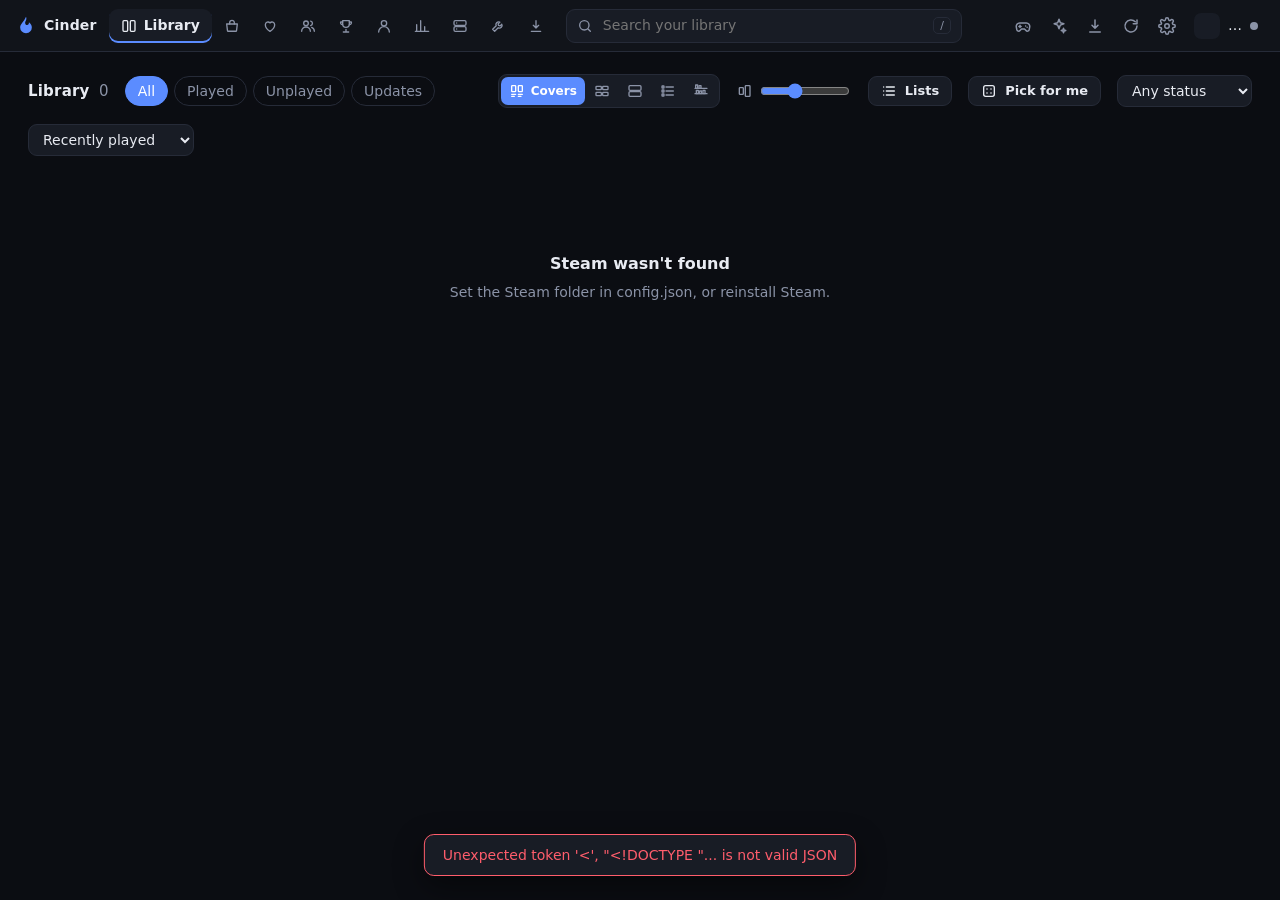
==== commit cad147c2: "Couch trailers, controller navigation everywhere, phone remote, Cinder backup and sync - couch.js: m" ====
--- a/ui/index.html
+++ b/ui/index.html
@@ -239,6 +239,7 @@
       <button data-pane="general">General</button>
       <button data-pane="steam">Steam</button>
       <button data-pane="account">Account</button>
+      <button data-pane="remote">Remote &amp; backup</button>
       <button data-pane="updates">Updates</button>
       <p class="about">Cinder <span id="version"></span><br>Not affiliated with Valve</p>
     </nav>
@@ -383,6 +384,10 @@
           <label class="switch"><input type="checkbox" id="set-backup"><span></span></label></div>
         <div class="row"><div><strong>Include Workshop mods in backups</strong><small>Up to 2 GB of mods per game.</small></div>
           <label class="switch"><input type="checkbox" id="set-backup-ws"><span></span></label></div>
+        <div class="row"><div><strong>Couch mode trailers</strong><small>Rest on a game for a moment and its trailer plays quietly behind it (muted).</small></div>
+          <label class="switch"><input type="checkbox" id="set-trailers"><span></span></label></div>
+        <div class="row"><div><strong>Controller everywhere</strong><small>Use a controller in the whole app: D-pad or left stick moves, A selects, B goes back, LB/RB switch tabs, right stick scrolls, Start opens couch mode.</small></div>
+          <label class="switch"><input type="checkbox" id="set-padnav"><span></span></label></div>
         <div class="row"><div><strong>Couch mode sounds</strong><small>Soft sounds as you move around couch mode, matched to each theme. M mutes them while you're in it.</small></div>
           <label class="switch"><input type="checkbox" id="set-csounds"><span></span></label></div>
         <div class="row"><div><strong>Session recap</strong><small>After you close a game, show how long you played, what you unlocked and your new total.</small></div>
@@ -391,6 +396,29 @@
       </div>
 
       <!-- Updates -->
+      <div class="pane" data-pane="remote" hidden>
+        <h3>Phone remote</h3>
+        <div class="row"><div><strong>Use your phone as a remote</strong><small>Open a page on your phone (same Wi-Fi) to start games, install and update them, and watch downloads. Windows asks once whether to allow Cinder on your network: allow it for private networks.</small></div>
+          <label class="switch"><input type="checkbox" id="rm-on"><span></span></label></div>
+        <div class="rm-box" id="rm-box" hidden>
+          <div class="rm-qr" id="rm-qr"></div>
+          <div class="rm-info">
+            <small>On your phone, open</small><b class="rm-url" id="rm-url"></b>
+            <small>then enter this code</small><b class="rm-pin" id="rm-pin"></b>
+            <div class="btns"><button class="btn sm" id="rm-newpin">New code</button><button class="btn sm" id="rm-forget">Forget paired phones</button></div>
+            <small id="rm-devs"></small>
+          </div>
+        </div>
+        <p class="note warn" id="rm-err" hidden></p>
+        <h3>Back up Cinder</h3>
+        <p class="note">Your settings, notes, ratings, lists, play history, price alerts, before &amp; after hooks, custom art and themes in one file. Restore it after a reinstall or on another PC. (Game saves are backed up separately, on each game's Setup tab.)</p>
+        <div class="row"><div><strong>Save a backup now</strong><small>Pick where to save it.</small></div>
+          <div class="btns"><button class="btn sm" id="cb-export">Save backup…</button></div></div>
+        <div class="row"><div><strong>Restore from a backup</strong><small>Replaces Cinder's data with the backup's, then restarts Cinder. What's there now is kept as a backup too.</small></div>
+          <div class="btns"><button class="btn sm" id="cb-restore">Restore…</button></div></div>
+        <div class="row"><div><strong>Weekly copy to a folder</strong><small id="cb-sync-state">Pick a folder in OneDrive, Dropbox or Google Drive and your Cinder setup follows you to other PCs. Keeps the last four.</small></div>
+          <div class="btns"><button class="btn sm" id="cb-folder">Choose folder…</button><button class="btn sm" id="cb-sync" hidden>Copy now</button><button class="btn sm" id="cb-unsync" hidden>Turn off</button></div></div>
+      </div>
       <div class="pane" data-pane="updates" hidden>
         <h3>Updates</h3>
         <div class="row">
@@ -475,6 +503,8 @@
 <script src="/ui/js/gamepage.js"></script>
 <script src="/ui/js/extras.js"></script>
 <script src="/ui/js/setup.js"></script>
+<script src="/ui/js/remotecfg.js"></script>
+<script src="/ui/js/padnav.js"></script>
 <script src="/ui/js/main.js"></script>
 </body>
 </html>
--- a/ui/views.css
+++ b/ui/views.css
@@ -672,3 +672,15 @@
 .yr-hours i { flex: 1; background: var(--accent); border-radius: 3px 3px 0 0; opacity: .85; }
 .yr-hx { display: flex; justify-content: space-between; color: var(--text-dim); font-size: 11px; margin-top: 4px; }
 .yr-foot { color: var(--text-dim); font-size: 12px; margin-top: 18px; }
+
+/* ---------- Settings: phone remote ---------- */
+.rm-box { display: flex; gap: 20px; align-items: center; padding: 16px; margin: 4px 0 18px; border-radius: 12px; background: var(--surface); border: 1px solid var(--border); }
+.rm-qr { width: 150px; height: 150px; flex: none; background: #fff; border-radius: 10px; padding: 6px; }
+.rm-qr svg { width: 100%; height: 100%; display: block; }
+.rm-info { display: flex; flex-direction: column; gap: 4px; min-width: 0; }
+.rm-info small { color: var(--text-dim); font-size: 12px; }
+.rm-url { font-size: 18px; user-select: text; word-break: break-all; }
+.rm-pin { font-size: 30px; letter-spacing: .12em; font-variant-numeric: tabular-nums; color: var(--accent); }
+.rm-info .btns { display: flex; gap: 8px; margin: 6px 0 2px; }
+/* Controller focus (whole app) */
+body.pad-nav .pad-focus { outline: 3px solid var(--accent) !important; outline-offset: 3px; border-radius: 10px; }
--- a/ui/couch.css
+++ b/ui/couch.css
@@ -523,3 +523,16 @@
 .cc-friend .cc-art img { object-fit: cover; }
 .cc-friend .cc-art { background: linear-gradient(160deg, #2a2d35, #121318); }
 .cc-friend.ig .cc-shell { box-shadow: 0 14px 30px rgba(0,0,0,.55), inset 0 0 0 2px #7fb441; }
+
+/* Trailer behind everything (muted), fading in over the art */
+.cbg-v { position: absolute; inset: 0; width: 100%; height: 100%; object-fit: cover; opacity: 0; transition: opacity .8s ease;
+  filter: brightness(.55) saturate(1.1); pointer-events: none; }
+.cbg-v.on { opacity: 1; }
+#couch[data-theme="cart"] .cbg-v { filter: saturate(1.3) contrast(1.15) brightness(.45); image-rendering: pixelated; }
+#couch[data-theme="vhs"] .cbg-v { filter: saturate(.75) sepia(.25) contrast(1.1) brightness(.45) blur(1px); }
+#couch[data-theme="pocket"] .cbg-v, #couch[data-theme="blueprint"] .cbg-v { display: none; }
+#couch[data-theme="comic"] .cbg-v { filter: grayscale(1) contrast(1.6); mix-blend-mode: multiply; }
+#couch[data-theme="comic"] .cbg-v.on { opacity: .35; }
+#couch[data-theme="neon"] .cbg-v { filter: saturate(1.6) hue-rotate(-20deg) brightness(.42); mix-blend-mode: screen; }
+#couch[data-theme="shelf"] .cbg-v { filter: sepia(.45) brightness(.4); }
+#couch[data-theme="modern"] .cbg-v { filter: brightness(.6) saturate(1.2); }
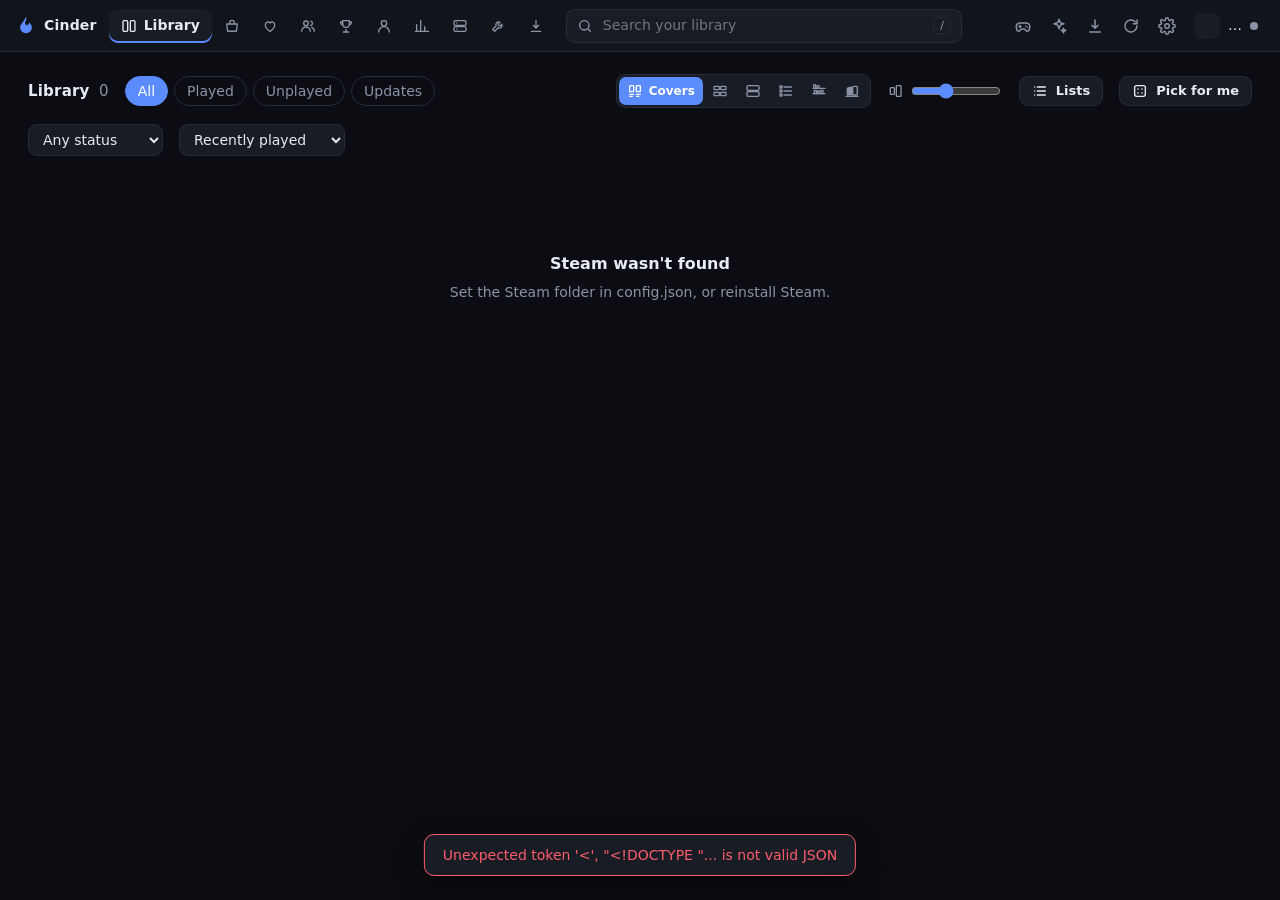
==== commit 6b88851a: "Showcase: 3D game-case shelf, collections wall and case viewer Co-Authored-By: Claude Opus 5.5 <nore" ====
--- a/ui/index.html
+++ b/ui/index.html
@@ -7,6 +7,7 @@
 <link rel="stylesheet" href="/ui/app.css">
 <link rel="stylesheet" href="/ui/views.css">
 <link rel="stylesheet" href="/ui/couch.css">
+<link rel="stylesheet" href="/ui/showcase.css">
 <link rel="stylesheet" id="theme-css" href="/themes/midnight.css">
 <style id="style-vars"></style>
 <script>window.CINDER_TOKEN = "{{TOKEN}}";</script>
@@ -140,6 +141,7 @@
         <button class="btn" id="d-fav" title="Keep it at the top of your library"></button>
         <button class="btn" id="d-hide" title="Hide it from your library"></button>
         <button class="btn" id="d-lists" title="Add to one of your lists">Add to list</button>
+        <button class="btn" id="d-3d" title="See it as a game case you can spin, flip and open">3D case</button>
         <button class="btn" id="d-workshop" title="Mods, maps and more from the Steam Workshop" hidden></button>
         <button class="btn danger" id="d-uninstall">Uninstall</button>
       </div>
@@ -202,11 +204,28 @@
   </div>
 </div>
 
+<!-- 3D case viewer -->
+<div class="overlay b3v" id="b3v" hidden>
+  <div class="b3v-bg"></div>
+  <button class="icon-btn b3v-x" data-b3close title="Close (Esc)"><svg viewBox="0 0 24 24"><path d="M6 6l12 12M18 6 6 18"/></svg></button>
+  <div class="b3v-name" id="b3v-name"></div>
+  <div class="b3v-hint">Drag to turn it · scroll to spin</div>
+  <div class="b3v-stage" id="b3v-stage"></div>
+  <div class="b3v-bar">
+    <button data-b3="play" class="pri"><svg viewBox="0 0 24 24"><path d="M8 5v14l11-7z"/></svg>Play</button>
+    <button data-b3="front">Front</button><button data-b3="back">Back</button><button data-b3="spine">Spine</button>
+    <button data-b3="open">Open</button><button data-b3="disc">Disc</button><button data-b3="spin">Spin</button>
+    <button data-b3="details">Details</button>
+  </div>
+</div>
+
 <!-- Year in review -->
 <div class="overlay" id="review" hidden>
   <div class="panel review-panel">
     <div class="news-head"><div><h2>Year in review</h2></div><div class="spacer"></div>
       <select id="review-period"></select>
+      <button class="btn sm" id="review-copy" title="Copy the card as an image, to paste into Discord, a text…">Copy image</button>
+      <button class="btn sm primary" id="review-save">Save image</button>
       <button class="icon-btn" data-close title="Close (Esc)"><svg viewBox="0 0 24 24"><path d="M6 6l12 12M18 6 6 18"/></svg></button></div>
     <div class="review-body" id="review-body"></div>
   </div>
@@ -505,6 +524,7 @@
 <script src="/ui/js/setup.js"></script>
 <script src="/ui/js/remotecfg.js"></script>
 <script src="/ui/js/padnav.js"></script>
+<script src="/ui/js/showcase.js"></script>
 <script src="/ui/js/main.js"></script>
 </body>
 </html>
--- a/ui/showcase.css
+++ b/ui/showcase.css
@@ -0,0 +1,193 @@
+/* Showcase: game cases on a shelf, collections wall, and the 3D case viewer. */
+
+/* ================= the 3D case ================= */
+.b3 {
+  --bw: 220px; --bh: 308px; --bd: 23px; --tint: #1b1e26; --tx: 0deg; --ty: 0deg; --gx: 42%;
+  position: absolute; width: var(--bw); height: var(--bh); left: calc(var(--bw) / -2); top: calc(var(--bh) / -2);
+  transform-style: preserve-3d; cursor: pointer;
+  transition: transform .55s cubic-bezier(.2,.8,.2,1), opacity .35s ease;
+}
+.b3 > div, .b3-door > div { position: absolute; backface-visibility: hidden; -webkit-backface-visibility: hidden; }
+
+/* Front cover (it's a door: it swings open on the spine side) */
+.b3-door { inset: 0; transform-style: preserve-3d; transform-origin: 0 50%; backface-visibility: visible !important;
+  transform: translateZ(calc(var(--bd) / 2)); transition: transform .8s cubic-bezier(.3,.9,.25,1); }
+.b3.open .b3-door { transform: translateZ(calc(var(--bd) / 2)) rotateY(-162deg); }
+.b3-f { inset: 0; overflow: hidden; border-radius: 3px 5px 5px 3px; background: #0c0d10;
+  box-shadow: inset 0 0 0 1px rgba(255,255,255,.14), inset 3px 0 0 rgba(0,0,0,.35); }
+.b3-band { position: absolute; z-index: 2; left: 0; right: 0; top: 0; height: 7.5%; display: flex; align-items: center; gap: 6%; padding: 0 6%;
+  background: linear-gradient(180deg, #141518, #050506); border-bottom: 1px solid rgba(255,255,255,.08); }
+.b3-band b { font: 800 calc(var(--bw) * .045) / 1 var(--font, system-ui); letter-spacing: .06em; color: #0b0b0d; background: #e9ecf2; padding: 2px 5px; border-radius: 2px; }
+.b3-band span { font: 700 calc(var(--bw) * .036) / 1 var(--font, system-ui); letter-spacing: .14em; color: rgba(255,255,255,.55); }
+.b3-art { position: absolute; left: 0; right: 0; top: 7.5%; bottom: 0; background: #16181d; }
+.b3-art img { width: 100%; height: 100%; object-fit: cover; display: block; }
+.b3-ph { position: absolute; inset: 0; display: grid; place-items: center; padding: 12%; text-align: center; color: rgba(255,255,255,.55);
+  font: 700 calc(var(--bw) * .07) / 1.2 var(--font, system-ui); z-index: -1; }
+.b3-art img.loaded + .b3-ph, .b3-art img[src] + .b3-ph { z-index: -1; }
+.b3-sheen { position: absolute; inset: 0; z-index: 3; pointer-events: none; mix-blend-mode: screen;
+  background: linear-gradient(112deg, transparent calc(var(--gx) - 22%), rgba(255,255,255,.22) var(--gx), rgba(255,255,255,.04) calc(var(--gx) + 6%), transparent calc(var(--gx) + 24%)),
+              linear-gradient(180deg, rgba(255,255,255,.08), transparent 18%); transition: background .2s; }
+/* Inside of the front cover */
+.b3-fi { inset: 0; transform: rotateY(180deg); border-radius: 5px 3px 3px 5px; overflow: hidden; background: #0e0f12;
+  box-shadow: inset 0 0 0 1px rgba(255,255,255,.12); }
+.b3-fi img { position: absolute; inset: 6%; width: 88%; height: 88%; object-fit: cover; border-radius: 3px; opacity: .85; filter: saturate(.9); }
+.b3-clip { position: absolute; right: 5%; top: 40%; width: 6%; height: 20%; border-radius: 3px; background: linear-gradient(90deg, #2a2c33, #474a54); }
+
+/* Inside the case: the tray and the disc */
+.b3-in { inset: 0; transform: translateZ(calc(var(--bd) / 2 - 2px)); border-radius: 3px 5px 5px 3px; overflow: hidden;
+  background: radial-gradient(circle at 50% 46%, #23252c 0 31%, #121318 32%), #121318; box-shadow: inset 0 0 0 2px rgba(255,255,255,.07); }
+.b3-tray { position: absolute; left: 6%; right: 6%; top: 10%; aspect-ratio: 1; border-radius: 50%; display: grid; place-items: center;
+  background: radial-gradient(circle, transparent 60%, rgba(0,0,0,.45) 62%, transparent 72%); }
+.b3-disc { position: relative; width: 96%; aspect-ratio: 1; border-radius: 50%; overflow: hidden;
+  background: conic-gradient(from 20deg, #cfd6e6, #f6d3ff, #b8f0ff, #fff6c9, #d0d7e8, #e7cbff, #aeeaff, #cfd6e6);
+  box-shadow: 0 6px 18px rgba(0,0,0,.6), inset 0 0 0 1px rgba(255,255,255,.6); }
+.b3.open .b3-disc { animation: b3-spin 9s linear infinite; }
+@keyframes b3-spin { to { transform: rotate(360deg); } }
+.b3-disc img { position: absolute; inset: 6%; width: 88%; height: 88%; border-radius: 50%; object-fit: cover;
+  -webkit-mask-image: radial-gradient(circle, transparent 17%, #000 17.5%); mask-image: radial-gradient(circle, transparent 17%, #000 17.5%); }
+.b3-disc i { position: absolute; left: 50%; top: 50%; width: 30%; height: 30%; transform: translate(-50%, -50%); border-radius: 50%;
+  background: radial-gradient(circle, #121318 0 30%, rgba(220,230,255,.85) 31% 34%, rgba(150,160,180,.55) 35% 100%); box-shadow: 0 0 0 1px rgba(255,255,255,.4); }
+.b3-booklet { position: absolute; left: 8%; right: 8%; bottom: 5%; display: flex; flex-direction: column; gap: 1px; color: rgba(255,255,255,.55);
+  font: 600 calc(var(--bw) * .038) / 1.3 var(--font, system-ui); }
+.b3-booklet b { color: #fff; font-size: calc(var(--bw) * .05); }
+.b3-booklet small { text-transform: uppercase; letter-spacing: .12em; font-size: calc(var(--bw) * .03); }
+
+/* Back cover */
+.b3-b { inset: 0; transform: rotateY(180deg) translateZ(calc(var(--bd) / 2)); overflow: hidden; border-radius: 5px 3px 3px 5px;
+  background: linear-gradient(180deg, color-mix(in srgb, var(--tint) 70%, #000) 0%, #08090b 75%); box-shadow: inset 0 0 0 1px rgba(255,255,255,.12); color: #fff; }
+.b3-bhero { position: absolute; left: 0; right: 0; top: 0; height: 40%; overflow: hidden; }
+.b3-bhero img { width: 100%; height: 100%; object-fit: cover; -webkit-mask-image: linear-gradient(#000 60%, transparent); mask-image: linear-gradient(#000 60%, transparent); }
+.b3-btxt { position: absolute; left: 8%; right: 8%; top: 37%; display: flex; flex-direction: column; gap: calc(var(--bw) * .02); }
+.b3-btxt b { font: 800 calc(var(--bw) * .07) / 1.1 var(--font, system-ui); }
+.b3-btxt p { margin: 0; font: 500 calc(var(--bw) * .04) / 1.35 var(--font, system-ui); color: rgba(255,255,255,.75); }
+.b3-btxt i { display: block; height: calc(var(--bw) * .016); border-radius: 2px; background: rgba(255,255,255,.18); }
+.b3-btxt i.short { width: 60%; }
+.b3-shots { display: grid; grid-template-columns: 1.4fr 1fr; gap: 4%; align-items: center; margin: 2% 0; }
+.b3-shots img { width: 100%; aspect-ratio: 460 / 215; object-fit: cover; border-radius: 2px; box-shadow: 0 2px 6px rgba(0,0,0,.5); }
+.b3-shots img.lg { aspect-ratio: auto; max-height: calc(var(--bw) * .18); object-fit: contain; box-shadow: none; }
+.b3-bfoot { position: absolute; left: 6%; right: 6%; bottom: 4%; display: flex; align-items: flex-end; gap: 6%;
+  padding-top: 3%; border-top: 1px solid rgba(255,255,255,.12); }
+.b3-rate { font: 800 calc(var(--bw) * .032) / 1 var(--font, system-ui); letter-spacing: .08em; padding: 4px 5px; border: 1.5px solid rgba(255,255,255,.8); border-radius: 2px; }
+.b3-bar { flex: none; width: 34%; height: calc(var(--bw) * .1); margin-left: auto; background-color: #fff !important; border: 3px solid #fff; border-radius: 1px; }
+.b3-bfoot small { position: absolute; right: 6%; bottom: -2px; transform: translateY(100%); font: 600 calc(var(--bw) * .028) / 1 ui-monospace, monospace; color: rgba(255,255,255,.5); }
+
+/* Spine (the left side) */
+.b3-s { width: var(--bd); height: 100%; left: calc(50% - var(--bd) / 2); transform: rotateY(-90deg) translateZ(calc(var(--bw) / 2));
+  background: linear-gradient(90deg, rgba(0,0,0,.55), transparent 22%, transparent 78%, rgba(0,0,0,.45)), var(--tint);
+  box-shadow: inset 0 0 0 1px rgba(255,255,255,.1); overflow: hidden; display: flex; flex-direction: column; align-items: center; }
+.b3-s > b { flex: none; width: 100%; padding: 6px 0; text-align: center; background: #e9ecf2; color: #0b0b0d;
+  font: 900 calc(var(--bd) * .27) / 1 var(--font, system-ui); letter-spacing: -.02em; }
+.b3-sname { flex: 1; min-height: 0; overflow: hidden; writing-mode: vertical-rl; padding: 10px 0; color: #fff; white-space: nowrap; text-overflow: ellipsis;
+  font: 800 calc(var(--bd) * .5) / 1 var(--font, system-ui); letter-spacing: .03em; text-shadow: 0 1px 2px rgba(0,0,0,.6); }
+.b3-slogo { position: absolute; left: 50%; top: 52%; width: calc(var(--bh) * .55); max-height: calc(var(--bd) * .82); object-fit: contain;
+  transform: translate(-50%, -50%) rotate(90deg); filter: drop-shadow(0 1px 2px rgba(0,0,0,.7)); }
+.b3-s.has-logo .b3-sname { visibility: hidden; }
+.b3-smark { position: absolute; bottom: 8px; left: 50%; width: calc(var(--bd) * .34); aspect-ratio: 1; transform: translateX(-50%); border-radius: 50%;
+  background: var(--accent, #ff6a3d); box-shadow: 0 0 6px var(--accent, #ff6a3d); }
+/* The other edges: the opening side, the top and the bottom */
+.b3-r { width: var(--bd); height: 100%; left: calc(50% - var(--bd) / 2); transform: rotateY(90deg) translateZ(calc(var(--bw) / 2));
+  background: repeating-linear-gradient(180deg, #2a2c32 0 2px, #1d1f24 2px 4px); }
+.b3-t, .b3-u { width: 100%; height: var(--bd); top: calc(50% - var(--bd) / 2); background: linear-gradient(90deg, #26282e, #16171b); }
+.b3-t { transform: rotateX(90deg) translateZ(calc(var(--bh) / 2)); }
+.b3-u { transform: rotateX(-90deg) translateZ(calc(var(--bh) / 2)); }
+.b3.ni .b3-art img { filter: saturate(.55) brightness(.75); }
+.b3.ni .b3-band span::after { content: " · not installed"; }
+
+/* ================= the shelf ================= */
+#grid.showcase { display: block; }
+.sc { position: relative; height: max(560px, calc(100vh - 190px)); margin: -6px -8px 0; border-radius: 18px; overflow: hidden; display: flex; flex-direction: column;
+  background: #08090c; isolation: isolate; user-select: none; }
+.sc-bg { position: absolute; inset: 0; z-index: -1; }
+.sc-bg i { position: absolute; inset: -60px; background: center / cover no-repeat; opacity: 0; transition: opacity .9s ease;
+  filter: blur(36px) saturate(1.25) brightness(.42); transform: scale(1.06); }
+.sc-bg i.on { opacity: 1; }
+.sc-bg::after { content: ""; position: absolute; inset: 0;
+  background: radial-gradient(80% 60% at 50% 38%, transparent 0, rgba(8,9,12,.55) 70%, rgba(8,9,12,.92) 100%),
+              linear-gradient(180deg, rgba(8,9,12,.2), transparent 30%, transparent 55%, rgba(8,9,12,.88) 82%); }
+.sc-top { display: flex; align-items: center; justify-content: space-between; padding: 14px 18px 0; position: relative; z-index: 2; }
+.sc-views { background: rgba(0,0,0,.35); backdrop-filter: blur(10px); }
+.sc-pos { color: rgba(255,255,255,.55); font-size: 13px; font-variant-numeric: tabular-nums; letter-spacing: .04em; }
+.sc-stage { position: relative; flex: 1; min-height: 300px; perspective: 1500px; perspective-origin: 50% 42%; cursor: grab; touch-action: none; }
+.sc-stage.dragging { cursor: grabbing; }
+.sc-track { position: absolute; left: 50%; top: 52%; transform-style: preserve-3d; }
+.sc-floor { position: absolute; left: -10%; right: -10%; top: calc(52% + var(--bh, 300px) / 2 - 2px); height: 46%;
+  background: radial-gradient(40% 28% at 50% 0, rgba(255,255,255,.10), transparent 70%),
+              linear-gradient(180deg, rgba(255,255,255,.06), transparent 40%);
+  border-top: 1px solid rgba(255,255,255,.08); }
+/* (A filter on the case itself would flatten it, so dim the faces.) */
+.sc-track .b3:not(.on) :is(.b3-f, .b3-s, .b3-b, .b3-r, .b3-t, .b3-u) { filter: brightness(.72); transition: filter .25s; }
+.sc-track .b3:not(.on):hover :is(.b3-f, .b3-s, .b3-b, .b3-r, .b3-t, .b3-u) { filter: brightness(1.05); }
+.b3:not(.open) .b3-in, .b3:not(.open) .b3-fi { visibility: hidden; transition: visibility 0s .8s; }
+.sc-track .b3.on .b3-f { box-shadow: inset 0 0 0 1px rgba(255,255,255,.22), 0 30px 60px rgba(0,0,0,.55); }
+.sc-track .b3.bump { animation: b3-bump .35s ease; }
+@keyframes b3-bump { 30% { margin-left: calc(var(--bw) / -2 - 10px); } 65% { margin-left: calc(var(--bw) / -2 + 6px); } }
+.sc-track .b3.on::after { content: ""; position: absolute; left: 6%; right: 6%; top: 100%; height: 26px; transform: translateZ(-30px) rotateX(80deg);
+  background: radial-gradient(closest-side, rgba(0,0,0,.75), transparent); }
+
+.sc-info { position: relative; z-index: 2; text-align: center; padding: 0 20px 6px; min-height: 128px; }
+.sc-info h2 { margin: 0; font-size: clamp(20px, 2.4vw, 30px); letter-spacing: -.01em; text-shadow: 0 2px 20px rgba(0,0,0,.6); animation: sc-in .35s ease; }
+.sc-info p { margin: 4px 0 14px; color: rgba(255,255,255,.62); font-size: 13px; }
+@keyframes sc-in { from { opacity: 0; transform: translateY(6px); } }
+.sc-acts { display: inline-flex; gap: 6px; flex-wrap: wrap; justify-content: center; padding: 6px; border-radius: 99px;
+  background: rgba(10,11,15,.5); backdrop-filter: blur(14px); border: 1px solid rgba(255,255,255,.08); }
+.sc-a { display: inline-flex; align-items: center; gap: 6px; height: 34px; padding: 0 14px; border-radius: 99px; color: rgba(255,255,255,.85); font-size: 13px; font-weight: 600;
+  transition: background .15s, color .15s, transform .15s; }
+.sc-a svg { width: 16px; height: 16px; }
+.sc-a:hover { background: rgba(255,255,255,.1); color: #fff; }
+.sc-a:active { transform: scale(.96); }
+.sc-a.pri { background: #fff; color: #0b0c10; }
+.sc-a.pri svg { fill: currentColor; stroke: none; }
+.sc-a.on { background: rgba(255,255,255,.16); color: #fff; }
+.sc-keys { position: relative; z-index: 2; display: flex; gap: 16px; justify-content: center; padding: 6px 0 12px; color: rgba(255,255,255,.38); font-size: 11px; }
+.sc-keys kbd { display: inline-block; min-width: 18px; padding: 1px 5px; margin-right: 2px; border-radius: 4px; border: 1px solid rgba(255,255,255,.18);
+  font: 600 10px / 1.5 var(--font); text-align: center; color: rgba(255,255,255,.6); }
+.sc.bento-on .sc-stage, .sc.bento-on .sc-info, .sc.bento-on .sc-keys { display: none; }
+
+/* ================= collections wall (bento) ================= */
+.sc-bento { position: relative; z-index: 2; flex: 1; overflow-y: auto; padding: 16px 18px 24px; }
+.bento { display: grid; grid-template-columns: repeat(auto-fill, minmax(230px, 1fr)); grid-auto-rows: 160px; grid-auto-flow: dense; gap: 14px; }
+.bt { position: relative; overflow: hidden; border-radius: 18px; text-align: left; background: #14161c; border: 1px solid rgba(255,255,255,.08);
+  box-shadow: 0 10px 30px rgba(0,0,0,.35); transition: transform .25s cubic-bezier(.2,.8,.2,1), border-color .2s, box-shadow .25s; }
+.bt.big { grid-column: span 2; grid-row: span 2; }
+.bt:hover { transform: translateY(-4px); border-color: rgba(255,255,255,.25); box-shadow: 0 18px 40px rgba(0,0,0,.5); }
+.bt.on { border-color: var(--accent); }
+.bt-bg { position: absolute; inset: 0; background: center / cover; filter: saturate(1.1) brightness(.55); transform: scale(1.04); transition: transform .5s ease, filter .3s; }
+.bt:hover .bt-bg { transform: scale(1.1); filter: saturate(1.2) brightness(.65); }
+.bt::after { content: ""; position: absolute; inset: 0; background: linear-gradient(180deg, transparent 35%, rgba(6,7,10,.9)); }
+.bt-fan { position: absolute; right: 22px; bottom: 18px; z-index: 1; width: 40%; height: 64%; }
+.bt-fan img { position: absolute; right: 0; bottom: 0; height: 100%; aspect-ratio: 2 / 3; object-fit: cover; border-radius: 6px;
+  box-shadow: 0 8px 20px rgba(0,0,0,.55), 0 0 0 1px rgba(255,255,255,.12);
+  transform: translateX(calc((var(--n) - 1 - var(--k)) * -16%)) rotate(calc((var(--k) - (var(--n) - 1) / 2) * 6deg));
+  transform-origin: 50% 120%; transition: transform .35s cubic-bezier(.2,.8,.2,1); z-index: var(--k); }
+.bt:hover .bt-fan img { transform: translateX(calc((var(--n) - 1 - var(--k)) * -26%)) rotate(calc((var(--k) - (var(--n) - 1) / 2) * 10deg)) translateY(-6px); }
+.bt-txt { position: absolute; left: 18px; bottom: 16px; z-index: 2; display: flex; flex-direction: column; max-width: 50%; }
+.bt-txt b { font-size: 18px; line-height: 1.15; color: #fff; text-shadow: 0 2px 10px rgba(0,0,0,.6); }
+.bt.big .bt-txt b { font-size: 28px; }
+.bt-txt small { color: rgba(255,255,255,.65); font-size: 12px; margin-top: 3px; }
+
+/* ================= the big viewer ================= */
+.b3v { display: flex; flex-direction: column; align-items: center; justify-content: center; background: #07080b; }
+.b3v[hidden] { display: none; }
+.b3v-bg { position: absolute; inset: -80px; background: center / cover; filter: blur(50px) saturate(1.2) brightness(.38); }
+.b3v-bg::after { content: ""; position: absolute; inset: 0; background: radial-gradient(60% 55% at 50% 45%, transparent, rgba(7,8,11,.9)); }
+.b3v-x { position: absolute; top: 18px; right: 18px; z-index: 3; background: rgba(0,0,0,.4); }
+.b3v-name { position: absolute; top: 26px; left: 0; right: 0; text-align: center; z-index: 2; font-size: 20px; font-weight: 700; color: #fff; text-shadow: 0 2px 16px rgba(0,0,0,.7); }
+.b3v-hint { position: absolute; top: 56px; left: 0; right: 0; text-align: center; z-index: 2; color: rgba(255,255,255,.45); font-size: 12px; }
+.b3v-stage { position: relative; z-index: 1; width: 100%; flex: 1; perspective: 1600px; cursor: grab; touch-action: none; }
+.b3v-stage.grab { cursor: grabbing; }
+.b3v-stage .b3 { --bw: min(340px, 34vh); --bh: calc(var(--bw) * 1.4); --bd: calc(var(--bw) * .105); left: calc(50% - var(--bw) / 2); top: calc(50% - var(--bh) / 2);
+  transition: none; }
+.b3v-stage::after { content: ""; position: absolute; left: 50%; top: calc(50% + min(340px, 34vh) * .78); width: min(420px, 44vh); height: 40px; transform: translateX(-50%);
+  background: radial-gradient(closest-side, rgba(0,0,0,.65), transparent); pointer-events: none; }
+.b3v-bar { position: relative; z-index: 2; display: flex; gap: 6px; padding: 6px; margin-bottom: 26px; border-radius: 99px;
+  background: rgba(10,11,15,.6); backdrop-filter: blur(16px); border: 1px solid rgba(255,255,255,.1); }
+.b3v-bar button { height: 36px; padding: 0 16px; border-radius: 99px; color: rgba(255,255,255,.8); font-weight: 600; font-size: 13px; display: inline-flex; align-items: center; gap: 6px; }
+.b3v-bar button svg { width: 15px; height: 15px; fill: currentColor; stroke: none; }
+.b3v-bar button:hover { background: rgba(255,255,255,.1); color: #fff; }
+.b3v-bar button.on { background: rgba(255,255,255,.18); color: #fff; }
+.b3v-bar button.pri { background: #fff; color: #0b0c10; }
+
+@media (prefers-reduced-motion: reduce) {
+  .b3, .b3-door, .bt, .bt-fan img { transition-duration: .01s !important; }
+  .b3.open .b3-disc { animation: none; }
+}
